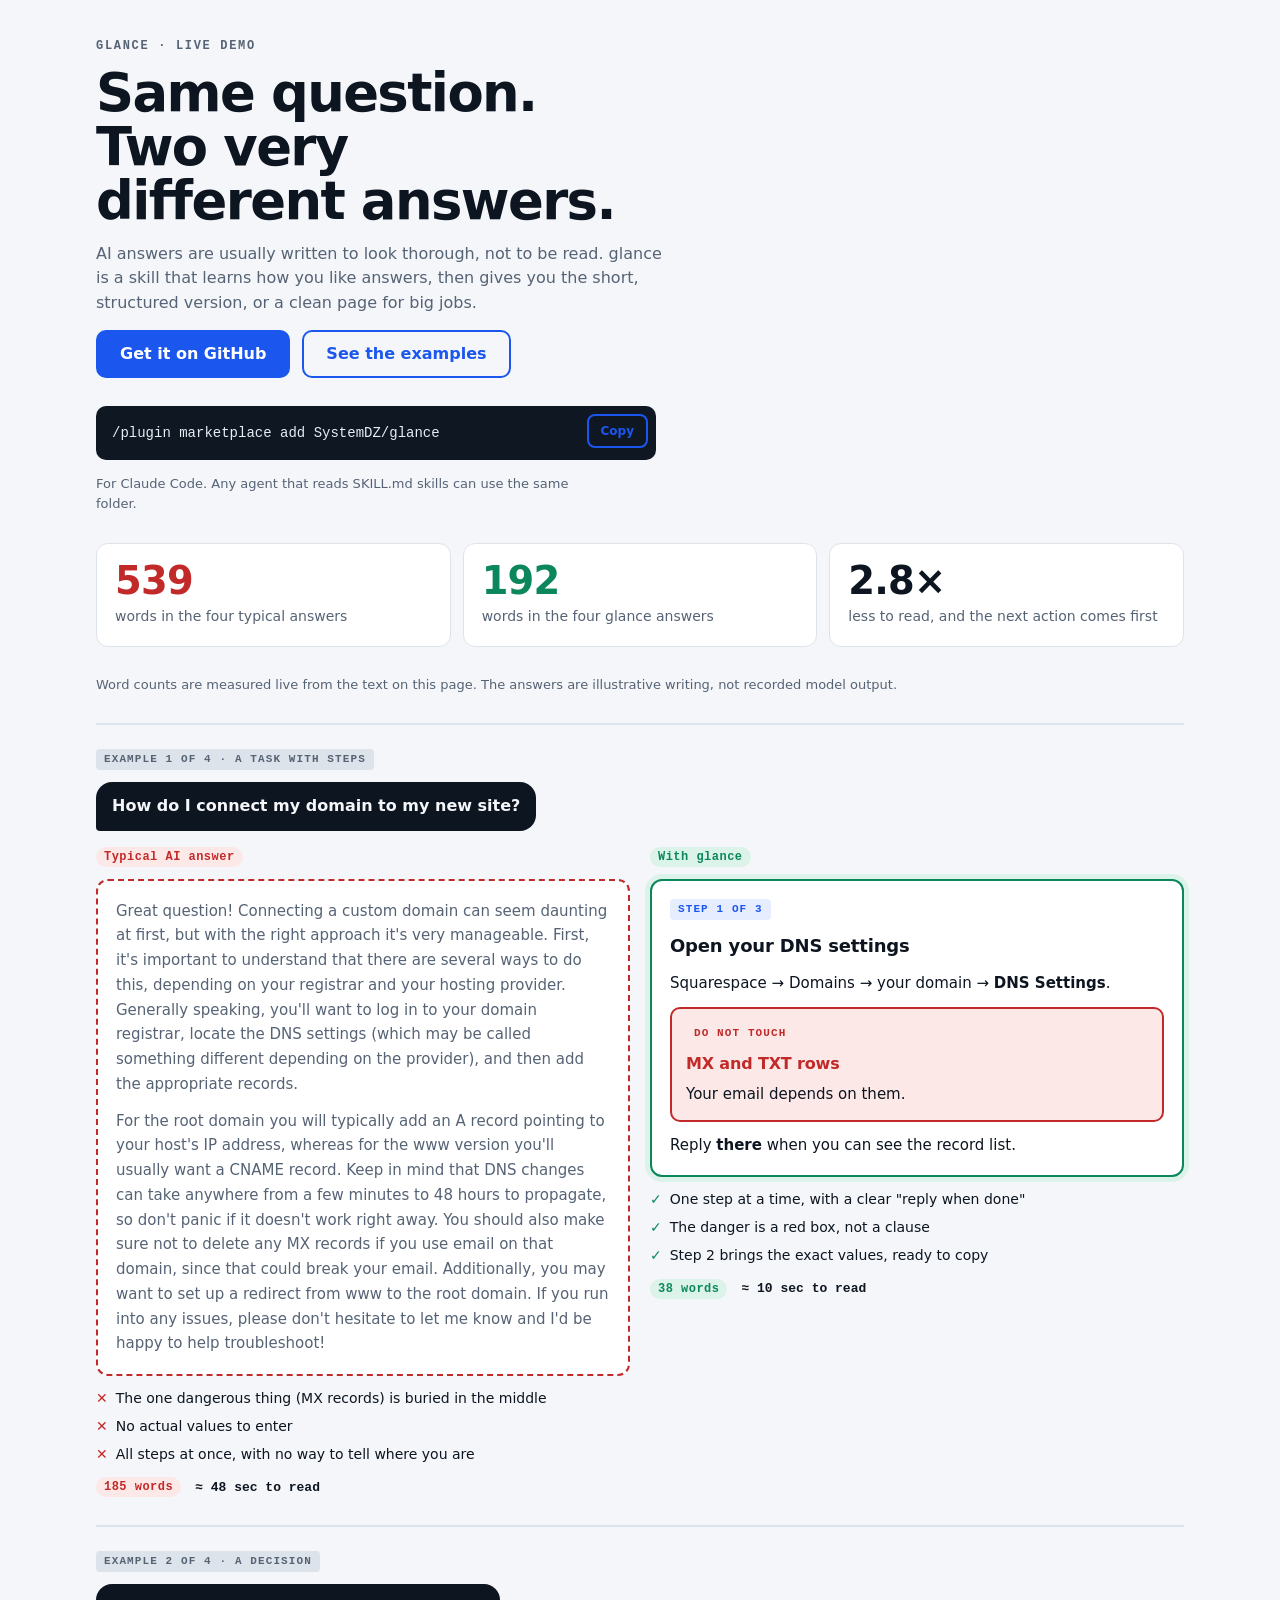
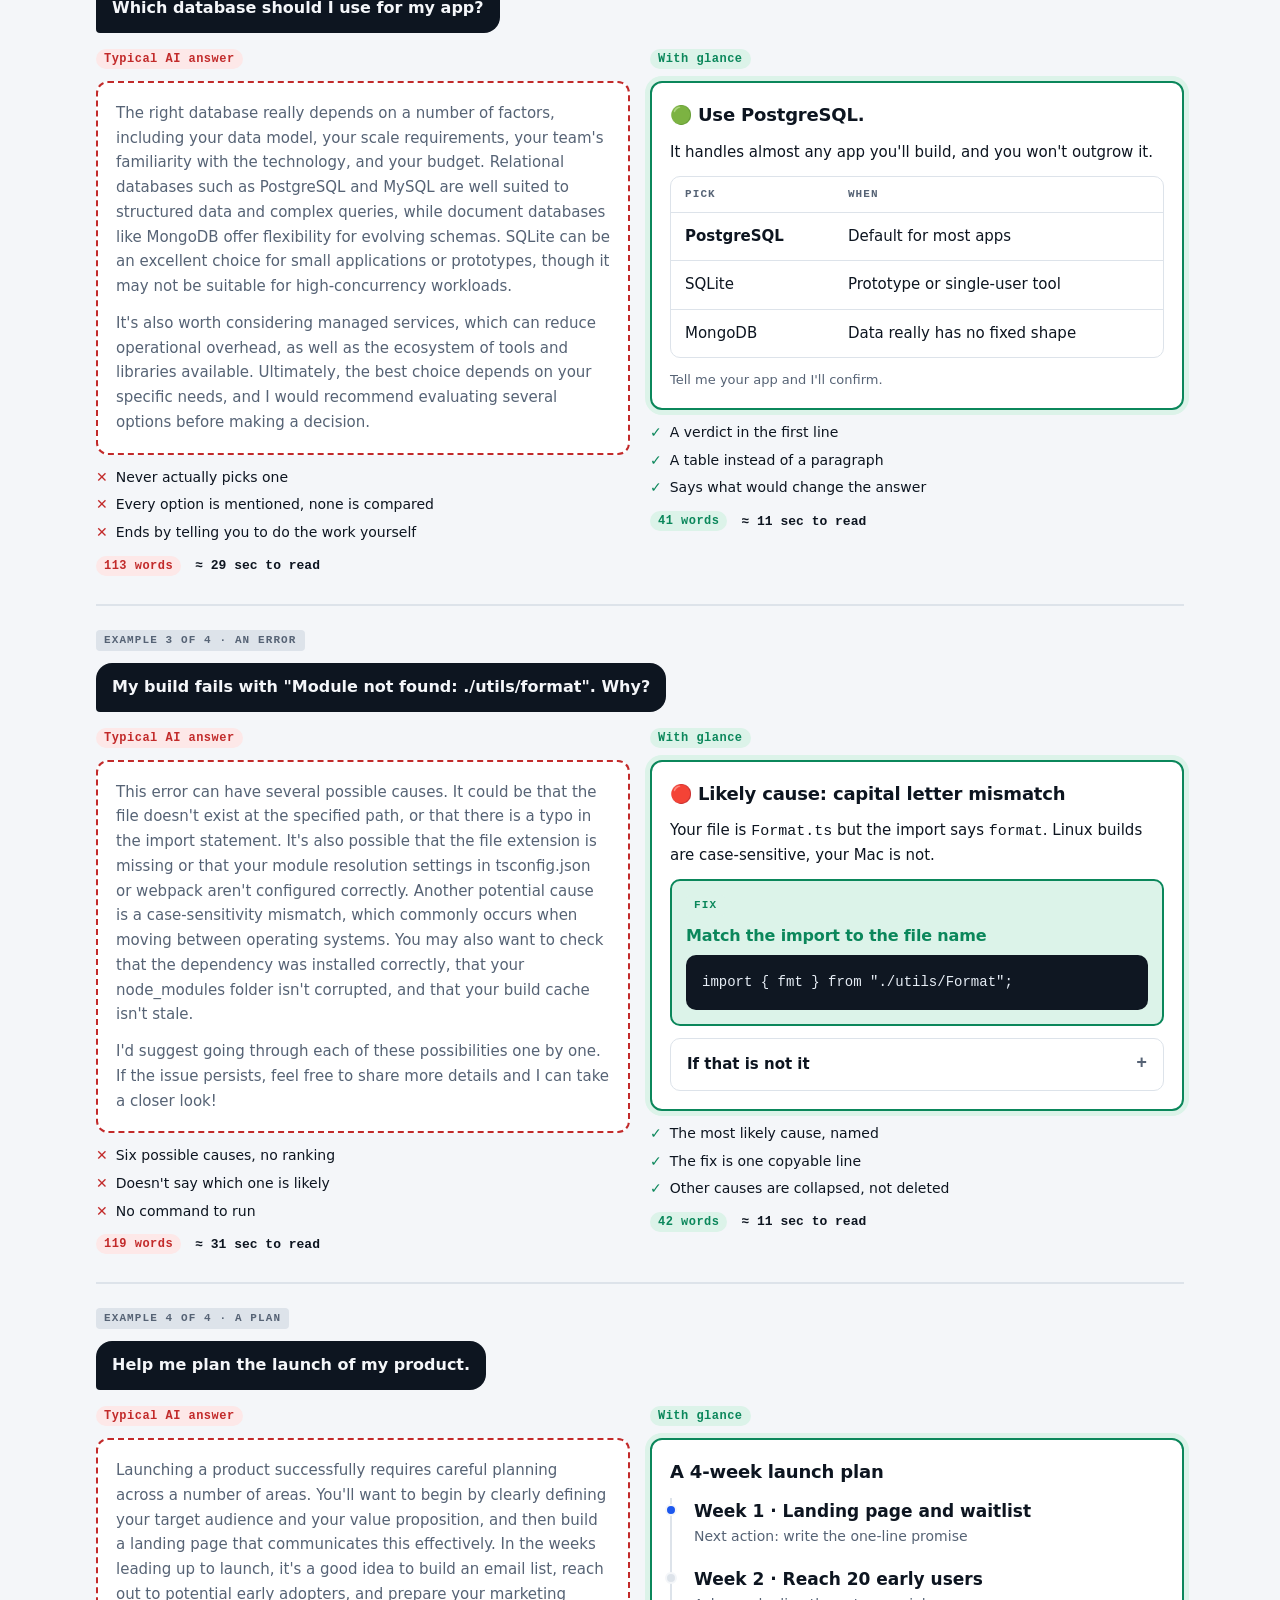
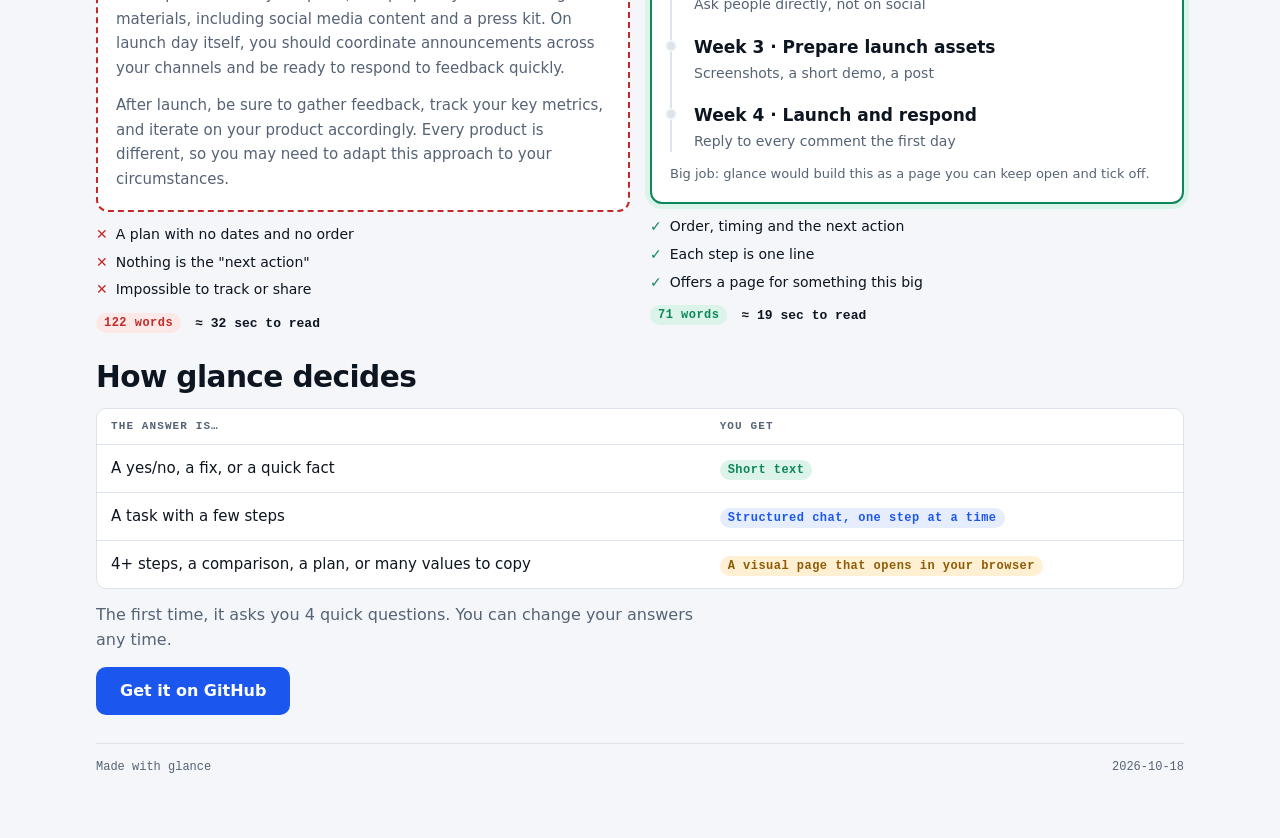
==== docs/index.html @ 567a4a96 "Rename scannable to glance; add public demo page - Rename skill, script, plugin and repo from scanna" ====
<!doctype html>
<html lang="en">
<head>
<meta charset="utf-8">
<meta name="viewport" content="width=device-width, initial-scale=1">
<title>glance: bad vs good AI answers</title>
<style>
/* glance design system. One column, four semantic colors, strong hierarchy. No external resources. */
:root {
  --bg: #f4f6f9; --surface: #ffffff; --ink: #0d1520; --muted: #566375; --line: #dde3ea;
  --now: #1b57ee; --now-bg: #e6edff;
  --done: #0b875b; --done-bg: #dcf3e9;
  --stop: #c22a2a; --stop-bg: #fde8e8;
  --warn: #8f5a06; --warn-bg: #fff0d3;
  --display: "Avenir Next", "Segoe UI Variable Display", "Segoe UI", system-ui, -apple-system, sans-serif;
  --body: system-ui, -apple-system, "Segoe UI", Roboto, sans-serif;
  --mono: ui-monospace, "SF Mono", "Cascadia Code", Menlo, Consolas, monospace;
  --gap: 28px; --pad: 20px;
  color-scheme: light;
}
@media (prefers-color-scheme: dark) {
  :root:not([data-theme="light"]) {
    --bg: #0b1017; --surface: #121a24; --ink: #e9eef4; --muted: #96a4b5; --line: #243142;
    --now: #7ba4ff; --now-bg: #12233f; --done: #4fd6a0; --done-bg: #0e2a20;
    --stop: #ff8080; --stop-bg: #2d1518; --warn: #f2b650; --warn-bg: #2a2110; color-scheme: dark;
  }
}
:root[data-theme="dark"] {
  --bg: #0b1017; --surface: #121a24; --ink: #e9eef4; --muted: #96a4b5; --line: #243142;
  --now: #7ba4ff; --now-bg: #12233f; --done: #4fd6a0; --done-bg: #0e2a20;
  --stop: #ff8080; --stop-bg: #2d1518; --warn: #f2b650; --warn-bg: #2a2110; color-scheme: dark;
}
:root[data-density="compact"] { --gap: 18px; --pad: 14px; }

*, *::before, *::after { box-sizing: border-box; }
html { -webkit-text-size-adjust: 100%; }
body { margin: 0; background: var(--bg); color: var(--ink); font: 16px/1.55 var(--body); }
.page {
  max-width: 760px; margin: 0 auto; display: flex; flex-direction: column; gap: var(--gap);
  padding: 40px max(16px, env(safe-area-inset-right)) 64px max(16px, env(safe-area-inset-left));
}
.page > *, .section > *, .callout > *, .step > div, .option > * { min-width: 0; }
.code, .tablewrap { max-width: 100%; }
h1, h2, h3 { font-family: var(--display); text-wrap: balance; margin: 0; }
p { margin: 0; }
code, .mono { font-family: var(--mono); }
a { color: var(--now); }
:focus-visible { outline: 3px solid var(--now); outline-offset: 3px; border-radius: 4px; }

/* ---- hero ---- */
.eyebrow { font: 600 12px/1 var(--mono); letter-spacing: .14em; text-transform: uppercase; color: var(--muted); }
.hero { display: grid; gap: 14px; }
.hero h1 { font-size: clamp(2.1rem, 7vw, 3.3rem); line-height: 1.02; letter-spacing: -.03em; font-weight: 800; }
.lede { color: var(--muted); max-width: 56ch; }
.answer { background: var(--now-bg); color: var(--ink); border-radius: 12px; padding: var(--pad); font: 600 clamp(1.1rem, 3.6vw, 1.35rem)/1.35 var(--display); letter-spacing: -.01em; }
.answer small { display: block; font: 600 11px/1 var(--mono); letter-spacing: .14em; text-transform: uppercase; color: var(--now); margin-bottom: 10px; }

/* ---- tags + chips ---- */
.tag, .chip { display: inline-block; font: 600 11px/1 var(--mono); letter-spacing: .1em; text-transform: uppercase; padding: 5px 8px; border-radius: 4px; }
.chip { letter-spacing: .04em; text-transform: none; font-size: 12px; padding: 4px 8px; border-radius: 999px; }
.t-now, .chip.now { background: var(--now-bg); color: var(--now); }
.t-done, .chip.done { background: var(--done-bg); color: var(--done); }
.t-stop, .chip.stop { background: var(--stop-bg); color: var(--stop); }
.t-warn, .chip.warn { background: var(--warn-bg); color: var(--warn); }
.t-mute, .chip.mute { background: var(--line); color: var(--muted); }

/* ---- section ---- */
.section { display: grid; gap: 14px; }
.section > h2 { font-size: clamp(1.4rem, 4.6vw, 1.85rem); letter-spacing: -.02em; line-height: 1.1; font-weight: 800; }
.section > p, .prose { color: var(--muted); max-width: 62ch; }

/* ---- progress ---- */
.progress { display: grid; gap: 10px; }
.segs { display: grid; grid-auto-flow: column; grid-auto-columns: 1fr; gap: 6px; }
.seg { height: 10px; border-radius: 3px; background: var(--line); }
.seg.done { background: var(--done); } .seg.now { background: var(--now); }
.progress-label { font-weight: 600; font-size: 14px; } .progress-label span { color: var(--muted); font-weight: 500; }

/* ---- steps ---- */
.steps { list-style: none; margin: 0; padding: 0; display: grid; gap: 12px; }
.step { display: grid; grid-template-columns: 40px minmax(0, 1fr); gap: 14px; padding: 16px; border: 1px solid var(--line); border-radius: 10px; background: var(--surface); }
.badge { width: 40px; height: 40px; border-radius: 50%; display: grid; place-items: center; font: 700 16px var(--display); border: 2px solid var(--line); color: var(--muted); }
.step h3 { font-size: 18px; line-height: 1.25; letter-spacing: -.01em; font-weight: 700; }
.step p { margin-top: 4px; color: var(--muted); font-size: 15px; }
.step .tag { margin-bottom: 8px; }
.step.done { background: transparent; }
.step.done .badge { background: var(--done); border-color: var(--done); color: #fff; }
.step.done h3 { color: var(--muted); font-weight: 600; font-size: 16px; }
.step.now { border: 2px solid var(--now); box-shadow: 0 0 0 5px var(--now-bg); padding: 22px 20px; }
.step.now .badge { background: var(--now); border-color: var(--now); color: #fff; }
.step.now h3 { font-size: clamp(1.4rem, 4.5vw, 1.8rem); letter-spacing: -.02em; }
.step.stop { border-color: var(--stop); } .step.stop .badge { background: var(--stop); border-color: var(--stop); color: #fff; }

/* ---- callouts ---- */
.callout { border-radius: 10px; padding: var(--pad); border: 2px solid; display: grid; gap: 10px; }
.callout h3 { font-size: 20px; line-height: 1.2; letter-spacing: -.01em; font-weight: 800; }
.callout p, .callout ul { margin: 0; font-size: 15px; }
.callout ul { padding-left: 20px; display: grid; gap: 4px; }
.callout .tag { justify-self: start; }
.callout.stop { background: var(--stop-bg); border-color: var(--stop); } .callout.stop h3 { color: var(--stop); }
.callout.warn { background: var(--warn-bg); border-color: var(--warn); } .callout.warn h3 { color: var(--warn); }
.callout.ok { background: var(--done-bg); border-color: var(--done); } .callout.ok h3 { color: var(--done); }
.callout.info { background: var(--now-bg); border-color: var(--now); } .callout.info h3 { color: var(--now); }
.chips { display: flex; flex-wrap: wrap; gap: 8px; margin: 0; padding: 0; list-style: none; }
.callout .chips { display: flex; padding-left: 0; }
.callout .chips li { font: 600 13px var(--mono); padding: 7px 11px; border-radius: 6px; background: var(--surface); border: 1px solid currentColor; color: var(--ink); }

/* ---- copyable values ---- */
.copyrows { display: grid; gap: 10px; }
.copyrow { display: grid; grid-template-columns: minmax(0, 1fr) auto; align-items: center; gap: 10px 16px; padding: 14px 16px; border-radius: 8px; background: var(--bg); border: 1px solid var(--line); }
.copyrow small { display: block; font: 600 10px/1 var(--mono); letter-spacing: .12em; text-transform: uppercase; color: var(--muted); margin-bottom: 6px; }
.copyrow b { font: 600 clamp(1.05rem, 4.4vw, 1.4rem)/1.2 var(--mono); overflow-wrap: anywhere; user-select: all; }
button { font: 600 14px var(--body); cursor: pointer; }
.copy { min-height: 44px; padding: 0 18px; border-radius: 8px; border: 2px solid var(--now); background: transparent; color: var(--now); }
.copy:hover { background: var(--now-bg); }
.copy.ok { background: var(--done); border-color: var(--done); color: #fff; }
.check { display: flex; align-items: center; gap: 12px; padding: 14px 16px; border-radius: 8px; border: 2px dashed var(--now); cursor: pointer; font-weight: 600; min-height: 52px; }
.check input { width: 22px; height: 22px; accent-color: var(--now); flex: none; }
.check:has(input:checked) { border-style: solid; background: var(--done-bg); border-color: var(--done); color: var(--done); }

/* ---- table ---- */
.tablewrap { overflow-x: auto; border: 1px solid var(--line); border-radius: 10px; background: var(--surface); }
table { border-collapse: collapse; width: 100%; font-size: 15px; }
th { text-align: left; font: 600 11px/1 var(--mono); letter-spacing: .1em; text-transform: uppercase; color: var(--muted); padding: 12px 14px; border-bottom: 1px solid var(--line); white-space: nowrap; }
td { padding: 12px 14px; border-bottom: 1px solid var(--line); vertical-align: top; }
tr:last-child td { border-bottom: 0; }
td.num, th.num { text-align: right; font-variant-numeric: tabular-nums; }

/* ---- compare ---- */
.compare { display: grid; grid-template-columns: repeat(auto-fit, minmax(220px, 1fr)); gap: 12px; }
.option { display: grid; align-content: start; gap: 10px; padding: var(--pad); border: 1px solid var(--line); border-radius: 12px; background: var(--surface); }
.option .tag { justify-self: start; }
.option h3 { font-size: 20px; letter-spacing: -.01em; font-weight: 800; }
.option ul { margin: 0; padding-left: 18px; display: grid; gap: 4px; color: var(--muted); font-size: 15px; }
.option.rec { border: 2px solid var(--done); box-shadow: 0 0 0 5px var(--done-bg); }

/* ---- key/value + timeline ---- */
.kv { display: grid; grid-template-columns: max-content minmax(0, 1fr); gap: 10px 20px; margin: 0; padding: var(--pad); border: 1px solid var(--line); border-radius: 10px; background: var(--surface); }
.kv dt { color: var(--muted); font: 600 12px/1.6 var(--mono); letter-spacing: .08em; text-transform: uppercase; }
.kv dd { margin: 0; font-weight: 600; overflow-wrap: anywhere; }
.timeline { list-style: none; margin: 0; padding: 0 0 0 22px; display: grid; gap: 18px; border-left: 2px solid var(--line); }
.timeline li { position: relative; display: grid; gap: 2px; }
.timeline li::before { content: ""; position: absolute; left: -29px; top: 6px; width: 12px; height: 12px; border-radius: 50%; background: var(--line); border: 2px solid var(--bg); }
.timeline li.done::before { background: var(--done); } .timeline li.now::before { background: var(--now); } .timeline li.stop::before { background: var(--stop); }
.timeline b { font-family: var(--display); font-size: 17px; } .timeline span { color: var(--muted); font-size: 14px; }

/* ---- code + details ---- */
.code { position: relative; }
.code pre { margin: 0; padding: 16px 92px 16px 16px; border-radius: 10px; background: #0f1722; color: #e6edf5; font: 500 14px/1.6 var(--mono); overflow-x: auto; }
.code .copy { position: absolute; top: 8px; right: 8px; min-height: 34px; padding: 0 12px; font-size: 12px; background: #0f1722; }
details.more { border: 1px solid var(--line); border-radius: 10px; background: var(--surface); }
details.more summary { cursor: pointer; padding: 14px 16px; font-weight: 700; list-style: none; display: flex; justify-content: space-between; gap: 12px; }
details.more summary::after { content: "+"; font: 700 18px var(--mono); color: var(--muted); }
details.more[open] summary::after { content: "–"; }
details.more > div { padding: 0 16px 16px; display: grid; gap: 12px; color: var(--muted); }

.later { display: grid; gap: 14px; padding-top: 16px; border-top: 2px solid var(--line); }
.later ol { margin: 0; padding-left: 22px; display: grid; gap: 8px; color: var(--muted); }
.later ol li::marker { font-weight: 700; color: var(--warn); } .later ol b { color: var(--ink); }
.foot { display: flex; justify-content: space-between; gap: 12px; padding-top: 16px; border-top: 1px solid var(--line); color: var(--muted); font: 500 12px var(--mono); }

@media (max-width: 560px) {
  .copyrow { grid-template-columns: minmax(0, 1fr); } .copyrow .copy { width: 100%; }
  .step.now { padding: 18px 14px; } .kv { grid-template-columns: minmax(0, 1fr); gap: 2px; } .kv dd { margin-bottom: 10px; }
}
@media (prefers-reduced-motion: reduce) { * { transition: none !important; animation: none !important; } }
@media print { body { background: #fff; } .copy { display: none; } }

</style>
</head>
<body>
<main class="page">
<style>
  .page { max-width: 1120px; }
  .hero h1 { max-width: 16ch; }
  .actions { display: flex; flex-wrap: wrap; gap: 12px; align-items: center; }
  .btn { display: inline-flex; align-items: center; min-height: 48px; padding: 0 22px; border-radius: 10px; font-weight: 700; text-decoration: none; border: 2px solid var(--now); }
  .btn.primary { background: var(--now); color: #fff; }
  .btn.ghost { color: var(--now); }
  .install { max-width: 560px; }
  .stats { display: grid; grid-template-columns: repeat(auto-fit, minmax(200px, 1fr)); gap: 12px; }
  .stat { padding: 18px; border-radius: 12px; border: 1px solid var(--line); background: var(--surface); display: grid; gap: 6px; }
  .stat b { font: 800 clamp(1.8rem, 5vw, 2.4rem)/1 var(--display); letter-spacing: -.02em; }
  .stat span { color: var(--muted); font-size: 14px; }
  .stat.bad b { color: var(--stop); } .stat.good b { color: var(--done); }
  .example { display: grid; gap: 16px; padding-top: 24px; border-top: 2px solid var(--line); }
  .example > header { display: grid; gap: 12px; }
  .example h2 { font-size: clamp(1.3rem, 4vw, 1.7rem); letter-spacing: -.02em; font-weight: 800; }
  .q { justify-self: start; max-width: 62ch; padding: 12px 16px; border-radius: 16px 16px 16px 4px; background: var(--ink); color: var(--bg); font-weight: 600; }
  .vs { display: grid; grid-template-columns: 1fr 1fr; gap: 20px; align-items: start; }
  .pane { display: grid; gap: 12px; min-width: 0; }
  .bubble { border-radius: 12px; padding: 18px; font-size: 15px; display: grid; gap: 12px; min-width: 0; }
  .bad .bubble { border: 2px dashed var(--stop); background: var(--surface); color: var(--muted); line-height: 1.65; }
  .good .bubble { border: 2px solid var(--done); box-shadow: 0 0 0 5px var(--done-bg); background: var(--surface); }
  .bubble p { margin: 0; }
  .bubble h3 { font-size: 18px; letter-spacing: -.01em; }
  .bubble .tablewrap { font-size: 14px; }
  .bubble .callout { padding: 14px; } .bubble .callout h3 { font-size: 16px; }
  .meter { display: flex; flex-wrap: wrap; gap: 8px 14px; align-items: center; font: 600 13px var(--mono); }
  .meter .chip { font-family: var(--mono); }
  .issues { margin: 0; padding: 0; list-style: none; display: grid; gap: 6px; }
  .issues li { font-size: 14px; display: flex; gap: 8px; align-items: baseline; color: var(--ink); }
  .issues li::before { content: "✕"; color: var(--stop); font-weight: 800; }
  .wins li::before { content: "✓"; color: var(--done); }
  .note { color: var(--muted); font-size: 13px; }
  @media (max-width: 860px) { .vs { grid-template-columns: minmax(0, 1fr); } }
</style>

<header class="hero">
  <div class="eyebrow">glance · live demo</div>
  <h1>Same question. Two very different answers.</h1>
  <p class="lede">AI answers are usually written to look thorough, not to be read. glance is a skill that learns how you like answers, then gives you the short, structured version, or a clean page for big jobs.</p>
  <div class="actions">
    <a class="btn primary" href="https://github.com/SystemDZ/glance">Get it on GitHub</a>
    <a class="btn ghost" href="#examples">See the examples</a>
  </div>
</header>

<section class="section install">
  <div class="code"><pre>/plugin marketplace add SystemDZ/glance</pre><button class="copy" type="button" data-copy="/plugin marketplace add SystemDZ/glance">Copy</button></div>
  <p class="note">For Claude Code. Any agent that reads SKILL.md skills can use the same folder.</p>
</section>

<section class="stats" aria-label="Totals across the four examples">
  <div class="stat bad"><b id="bad-words">–</b><span>words in the four typical answers</span></div>
  <div class="stat good"><b id="good-words">–</b><span>words in the four glance answers</span></div>
  <div class="stat"><b id="ratio">–</b><span>less to read, and the next action comes first</span></div>
</section>
<p class="note" id="examples">Word counts are measured live from the text on this page. The answers are illustrative writing, not recorded model output.</p>

<!-- 1 -->
<section class="example">
  <header>
    <span class="tag t-mute" style="justify-self:start">Example 1 of 4 · a task with steps</span>
    <div class="q">How do I connect my domain to my new site?</div>
  </header>
  <div class="vs">
    <div class="pane bad">
      <span class="chip stop" style="justify-self:start">Typical AI answer</span>
      <div class="bubble">
        <p>Great question! Connecting a custom domain can seem daunting at first, but with the right approach it's very manageable. First, it's important to understand that there are several ways to do this, depending on your registrar and your hosting provider. Generally speaking, you'll want to log in to your domain registrar, locate the DNS settings (which may be called something different depending on the provider), and then add the appropriate records.</p>
        <p>For the root domain you will typically add an A record pointing to your host's IP address, whereas for the www version you'll usually want a CNAME record. Keep in mind that DNS changes can take anywhere from a few minutes to 48 hours to propagate, so don't panic if it doesn't work right away. You should also make sure not to delete any MX records if you use email on that domain, since that could break your email. Additionally, you may want to set up a redirect from www to the root domain. If you run into any issues, please don't hesitate to let me know and I'd be happy to help troubleshoot!</p>
      </div>
      <ul class="issues"><li>The one dangerous thing (MX records) is buried in the middle</li><li>No actual values to enter</li><li>All steps at once, with no way to tell where you are</li></ul>
      <div class="meter"></div>
    </div>
    <div class="pane good">
      <span class="chip done" style="justify-self:start">With glance</span>
      <div class="bubble">
        <span class="tag t-now" style="justify-self:start">Step 1 of 3</span>
        <h3>Open your DNS settings</h3>
        <p>Squarespace → Domains → your domain → <b>DNS Settings</b>.</p>
        <div class="callout stop"><span class="tag t-stop">Do not touch</span><h3>MX and TXT rows</h3><p>Your email depends on them.</p></div>
        <p>Reply <b>there</b> when you can see the record list.</p>
      </div>
      <ul class="issues wins"><li>One step at a time, with a clear "reply when done"</li><li>The danger is a red box, not a clause</li><li>Step 2 brings the exact values, ready to copy</li></ul>
      <div class="meter"></div>
    </div>
  </div>
</section>

<!-- 2 -->
<section class="example">
  <header>
    <span class="tag t-mute" style="justify-self:start">Example 2 of 4 · a decision</span>
    <div class="q">Which database should I use for my app?</div>
  </header>
  <div class="vs">
    <div class="pane bad">
      <span class="chip stop" style="justify-self:start">Typical AI answer</span>
      <div class="bubble">
        <p>The right database really depends on a number of factors, including your data model, your scale requirements, your team's familiarity with the technology, and your budget. Relational databases such as PostgreSQL and MySQL are well suited to structured data and complex queries, while document databases like MongoDB offer flexibility for evolving schemas. SQLite can be an excellent choice for small applications or prototypes, though it may not be suitable for high-concurrency workloads.</p>
        <p>It's also worth considering managed services, which can reduce operational overhead, as well as the ecosystem of tools and libraries available. Ultimately, the best choice depends on your specific needs, and I would recommend evaluating several options before making a decision.</p>
      </div>
      <ul class="issues"><li>Never actually picks one</li><li>Every option is mentioned, none is compared</li><li>Ends by telling you to do the work yourself</li></ul>
      <div class="meter"></div>
    </div>
    <div class="pane good">
      <span class="chip done" style="justify-self:start">With glance</span>
      <div class="bubble">
        <h3>🟢 Use PostgreSQL.</h3>
        <p>It handles almost any app you'll build, and you won't outgrow it.</p>
        <div class="tablewrap"><table>
          <thead><tr><th>Pick</th><th>When</th></tr></thead>
          <tbody>
            <tr><td><b>PostgreSQL</b></td><td>Default for most apps</td></tr>
            <tr><td>SQLite</td><td>Prototype or single-user tool</td></tr>
            <tr><td>MongoDB</td><td>Data really has no fixed shape</td></tr>
          </tbody>
        </table></div>
        <p class="note">Tell me your app and I'll confirm.</p>
      </div>
      <ul class="issues wins"><li>A verdict in the first line</li><li>A table instead of a paragraph</li><li>Says what would change the answer</li></ul>
      <div class="meter"></div>
    </div>
  </div>
</section>

<!-- 3 -->
<section class="example">
  <header>
    <span class="tag t-mute" style="justify-self:start">Example 3 of 4 · an error</span>
    <div class="q">My build fails with "Module not found: ./utils/format". Why?</div>
  </header>
  <div class="vs">
    <div class="pane bad">
      <span class="chip stop" style="justify-self:start">Typical AI answer</span>
      <div class="bubble">
        <p>This error can have several possible causes. It could be that the file doesn't exist at the specified path, or that there is a typo in the import statement. It's also possible that the file extension is missing or that your module resolution settings in tsconfig.json or webpack aren't configured correctly. Another potential cause is a case-sensitivity mismatch, which commonly occurs when moving between operating systems. You may also want to check that the dependency was installed correctly, that your node_modules folder isn't corrupted, and that your build cache isn't stale.</p>
        <p>I'd suggest going through each of these possibilities one by one. If the issue persists, feel free to share more details and I can take a closer look!</p>
      </div>
      <ul class="issues"><li>Six possible causes, no ranking</li><li>Doesn't say which one is likely</li><li>No command to run</li></ul>
      <div class="meter"></div>
    </div>
    <div class="pane good">
      <span class="chip done" style="justify-self:start">With glance</span>
      <div class="bubble">
        <h3>🔴 Likely cause: capital letter mismatch</h3>
        <p>Your file is <code>Format.ts</code> but the import says <code>format</code>. Linux builds are case-sensitive, your Mac is not.</p>
        <div class="callout ok"><span class="tag t-done">Fix</span><h3>Match the import to the file name</h3><div class="code"><pre>import { fmt } from "./utils/Format";</pre></div></div>
        <details class="more"><summary>If that is not it</summary><div><p>Check the path, the tsconfig <code>paths</code> setting, and clear the build cache.</p></div></details>
      </div>
      <ul class="issues wins"><li>The most likely cause, named</li><li>The fix is one copyable line</li><li>Other causes are collapsed, not deleted</li></ul>
      <div class="meter"></div>
    </div>
  </div>
</section>

<!-- 4 -->
<section class="example">
  <header>
    <span class="tag t-mute" style="justify-self:start">Example 4 of 4 · a plan</span>
    <div class="q">Help me plan the launch of my product.</div>
  </header>
  <div class="vs">
    <div class="pane bad">
      <span class="chip stop" style="justify-self:start">Typical AI answer</span>
      <div class="bubble">
        <p>Launching a product successfully requires careful planning across a number of areas. You'll want to begin by clearly defining your target audience and your value proposition, and then build a landing page that communicates this effectively. In the weeks leading up to launch, it's a good idea to build an email list, reach out to potential early adopters, and prepare your marketing materials, including social media content and a press kit. On launch day itself, you should coordinate announcements across your channels and be ready to respond to feedback quickly.</p>
        <p>After launch, be sure to gather feedback, track your key metrics, and iterate on your product accordingly. Every product is different, so you may need to adapt this approach to your circumstances.</p>
      </div>
      <ul class="issues"><li>A plan with no dates and no order</li><li>Nothing is the "next action"</li><li>Impossible to track or share</li></ul>
      <div class="meter"></div>
    </div>
    <div class="pane good">
      <span class="chip done" style="justify-self:start">With glance</span>
      <div class="bubble">
        <h3>A 4-week launch plan</h3>
        <ul class="timeline">
          <li class="now"><b>Week 1 · Landing page and waitlist</b><span>Next action: write the one-line promise</span></li>
          <li><b>Week 2 · Reach 20 early users</b><span>Ask people directly, not on social</span></li>
          <li><b>Week 3 · Prepare launch assets</b><span>Screenshots, a short demo, a post</span></li>
          <li><b>Week 4 · Launch and respond</b><span>Reply to every comment the first day</span></li>
        </ul>
        <p class="note">Big job: glance would build this as a page you can keep open and tick off.</p>
      </div>
      <ul class="issues wins"><li>Order, timing and the next action</li><li>Each step is one line</li><li>Offers a page for something this big</li></ul>
      <div class="meter"></div>
    </div>
  </div>
</section>

<section class="section">
  <h2>How glance decides</h2>
  <div class="tablewrap"><table>
    <thead><tr><th>The answer is…</th><th>You get</th></tr></thead>
    <tbody>
      <tr><td>A yes/no, a fix, or a quick fact</td><td><span class="chip done">Short text</span></td></tr>
      <tr><td>A task with a few steps</td><td><span class="chip now">Structured chat, one step at a time</span></td></tr>
      <tr><td>4+ steps, a comparison, a plan, or many values to copy</td><td><span class="chip warn">A visual page that opens in your browser</span></td></tr>
    </tbody>
  </table></div>
  <p>The first time, it asks you 4 quick questions. You can change your answers any time.</p>
  <div class="actions"><a class="btn primary" href="https://github.com/SystemDZ/glance">Get it on GitHub</a></div>
</section>

<script>
  (function () {
    var WPM = 230, tb = 0, tg = 0;
    document.querySelectorAll(".pane").forEach(function (pane) {
      var bubble = pane.querySelector(".bubble"), meter = pane.querySelector(".meter");
      if (!bubble || !meter) return;
      var words = (bubble.innerText || bubble.textContent).trim().split(/\s+/).length;
      var secs = Math.max(2, Math.round(words / WPM * 60));
      var bad = pane.classList.contains("bad");
      if (bad) tb += words; else tg += words;
      meter.innerHTML = '<span class="chip ' + (bad ? "stop" : "done") + '">' + words + ' words</span><span>≈ ' + secs + ' sec to read</span>';
    });
    function set(id, v) { var el = document.getElementById(id); if (el) el.textContent = v; }
    set("bad-words", tb); set("good-words", tg); set("ratio", Math.round(tb / Math.max(tg, 1) * 10) / 10 + "×");
  })();
</script>

<footer class="foot"><span>Made with glance</span><span>2026-10-18</span></footer>
</main>
<script>
(function () {
  // Copy buttons: <button class="copy" data-copy="text">Copy</button>. Falls back to selecting the text.
  document.querySelectorAll("[data-copy]").forEach(function (btn) {
    btn.addEventListener("click", function () {
      var text = btn.getAttribute("data-copy");
      var label = btn.textContent;
      function ok() { btn.textContent = "Copied"; btn.classList.add("ok"); setTimeout(function () { btn.textContent = label; btn.classList.remove("ok"); }, 1600); }
      function fallback() {
        var src = btn.closest(".code") ? btn.closest(".code").querySelector("pre") : (btn.closest(".copyrow") || document).querySelector("b");
        if (src) { var r = document.createRange(); r.selectNodeContents(src); var s = getSelection(); s.removeAllRanges(); s.addRange(r); }
        btn.textContent = "Press Ctrl/Cmd+C";
      }
      if (navigator.clipboard && navigator.clipboard.writeText) navigator.clipboard.writeText(text).then(ok, fallback); else fallback();
    });
  });

  // Remembered tick-boxes: <input type="checkbox" data-persist="unique-id">. Works without storage.
  var store = { get: function (k) { try { return localStorage.getItem(k); } catch (e) { return null; } }, set: function (k, v) { try { localStorage.setItem(k, v); } catch (e) {} } };
  var boxes = document.querySelectorAll("input[data-persist]");
  boxes.forEach(function (box) {
    var key = "glance:" + location.pathname + ":" + box.getAttribute("data-persist");
    if (store.get(key) === "1") box.checked = true;
    box.addEventListener("change", function () { store.set(key, box.checked ? "1" : "0"); update(); });
  });

  // Progress bar: <div class="progress" data-total="5" data-done="3" data-now="4">; ticks listed in data-ticks add to "done".
  function update() {
    document.querySelectorAll(".progress[data-total]").forEach(function (p) {
      var total = +p.dataset.total, done = +(p.dataset.done || 0);
      var ticked = document.querySelectorAll("input[data-persist]:checked").length;
      done = Math.min(total, done + ticked);
      var segs = p.querySelector(".segs"), label = p.querySelector(".progress-label");
      if (segs) {
        segs.innerHTML = "";
        for (var i = 0; i < total; i++) { var s = document.createElement("div"); s.className = "seg" + (i < done ? " done" : i === done ? " now" : ""); segs.appendChild(s); }
      }
      if (label) label.innerHTML = done + " of " + total + " done" + (done < total ? " <span>· you are on step " + (done + 1) + "</span>" : " <span>· all finished</span>");
    });
  }
  update();
})();

</script>
</body>
</html>
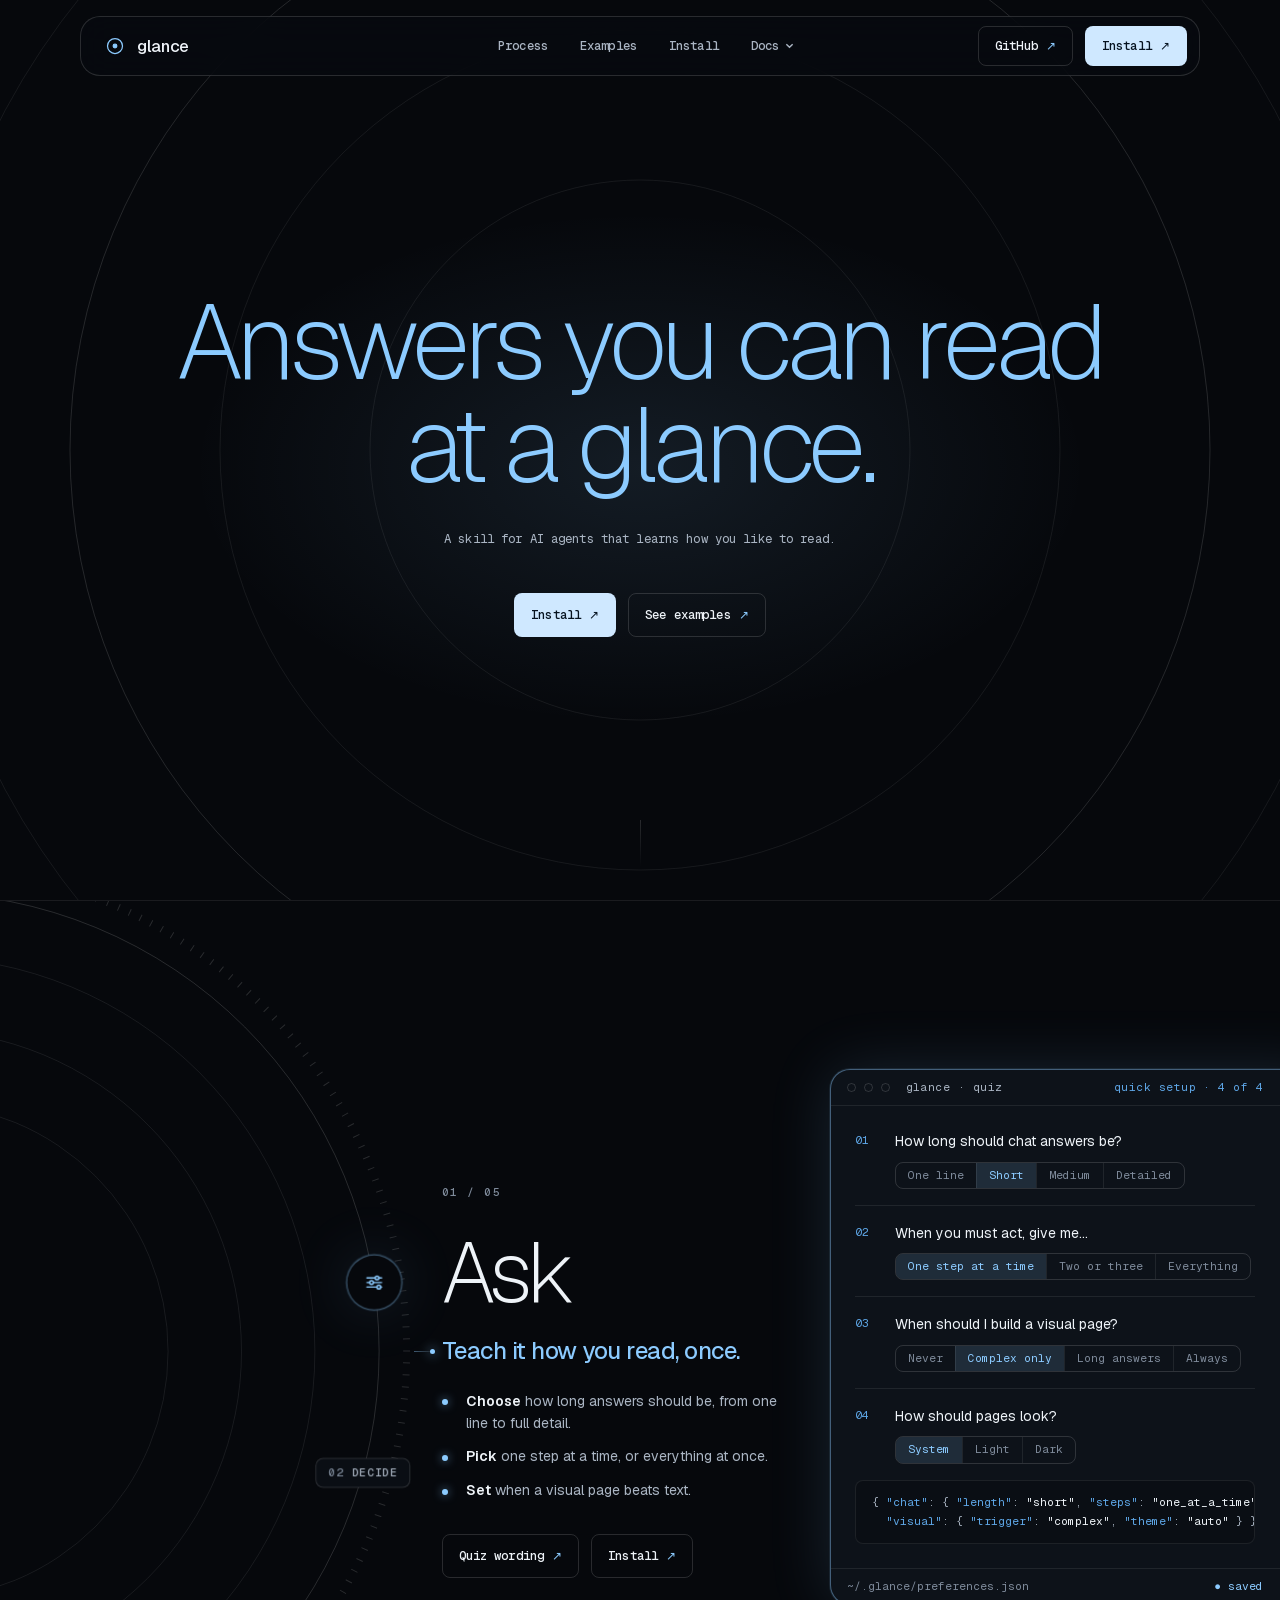
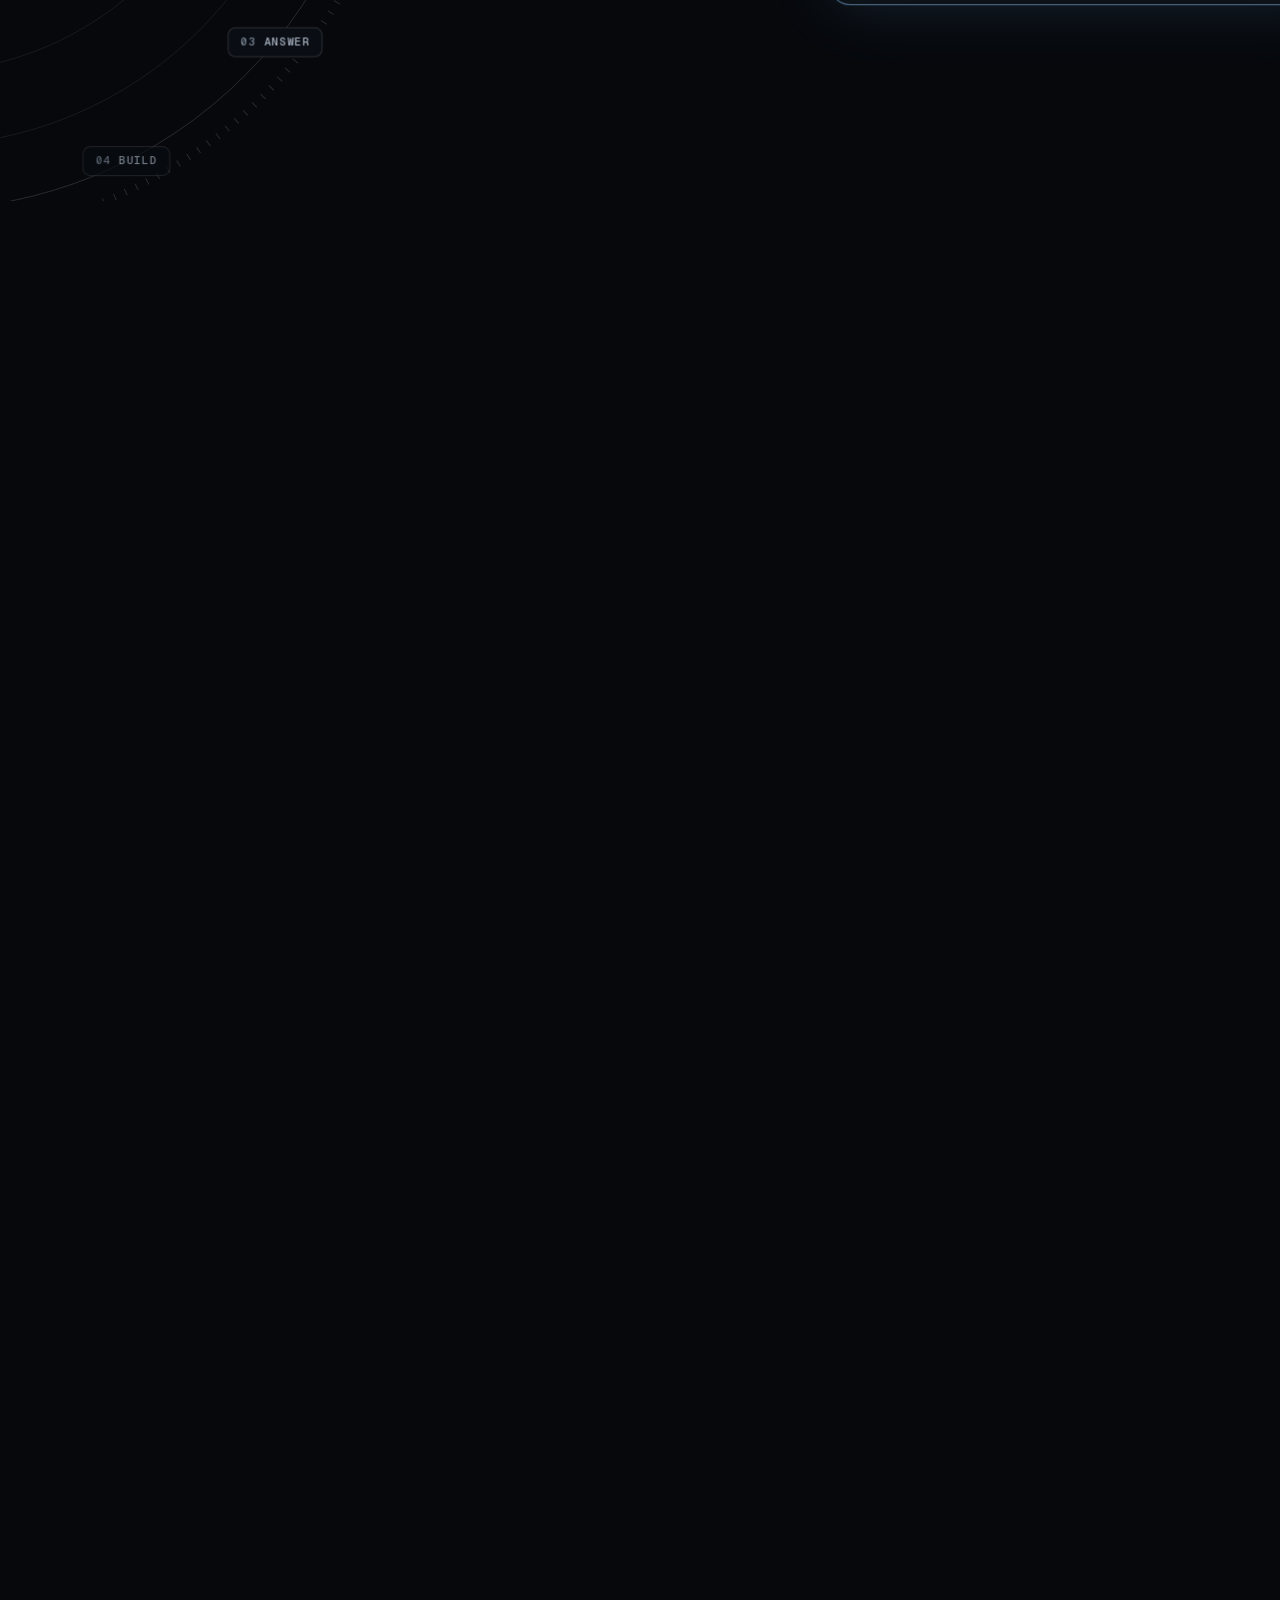
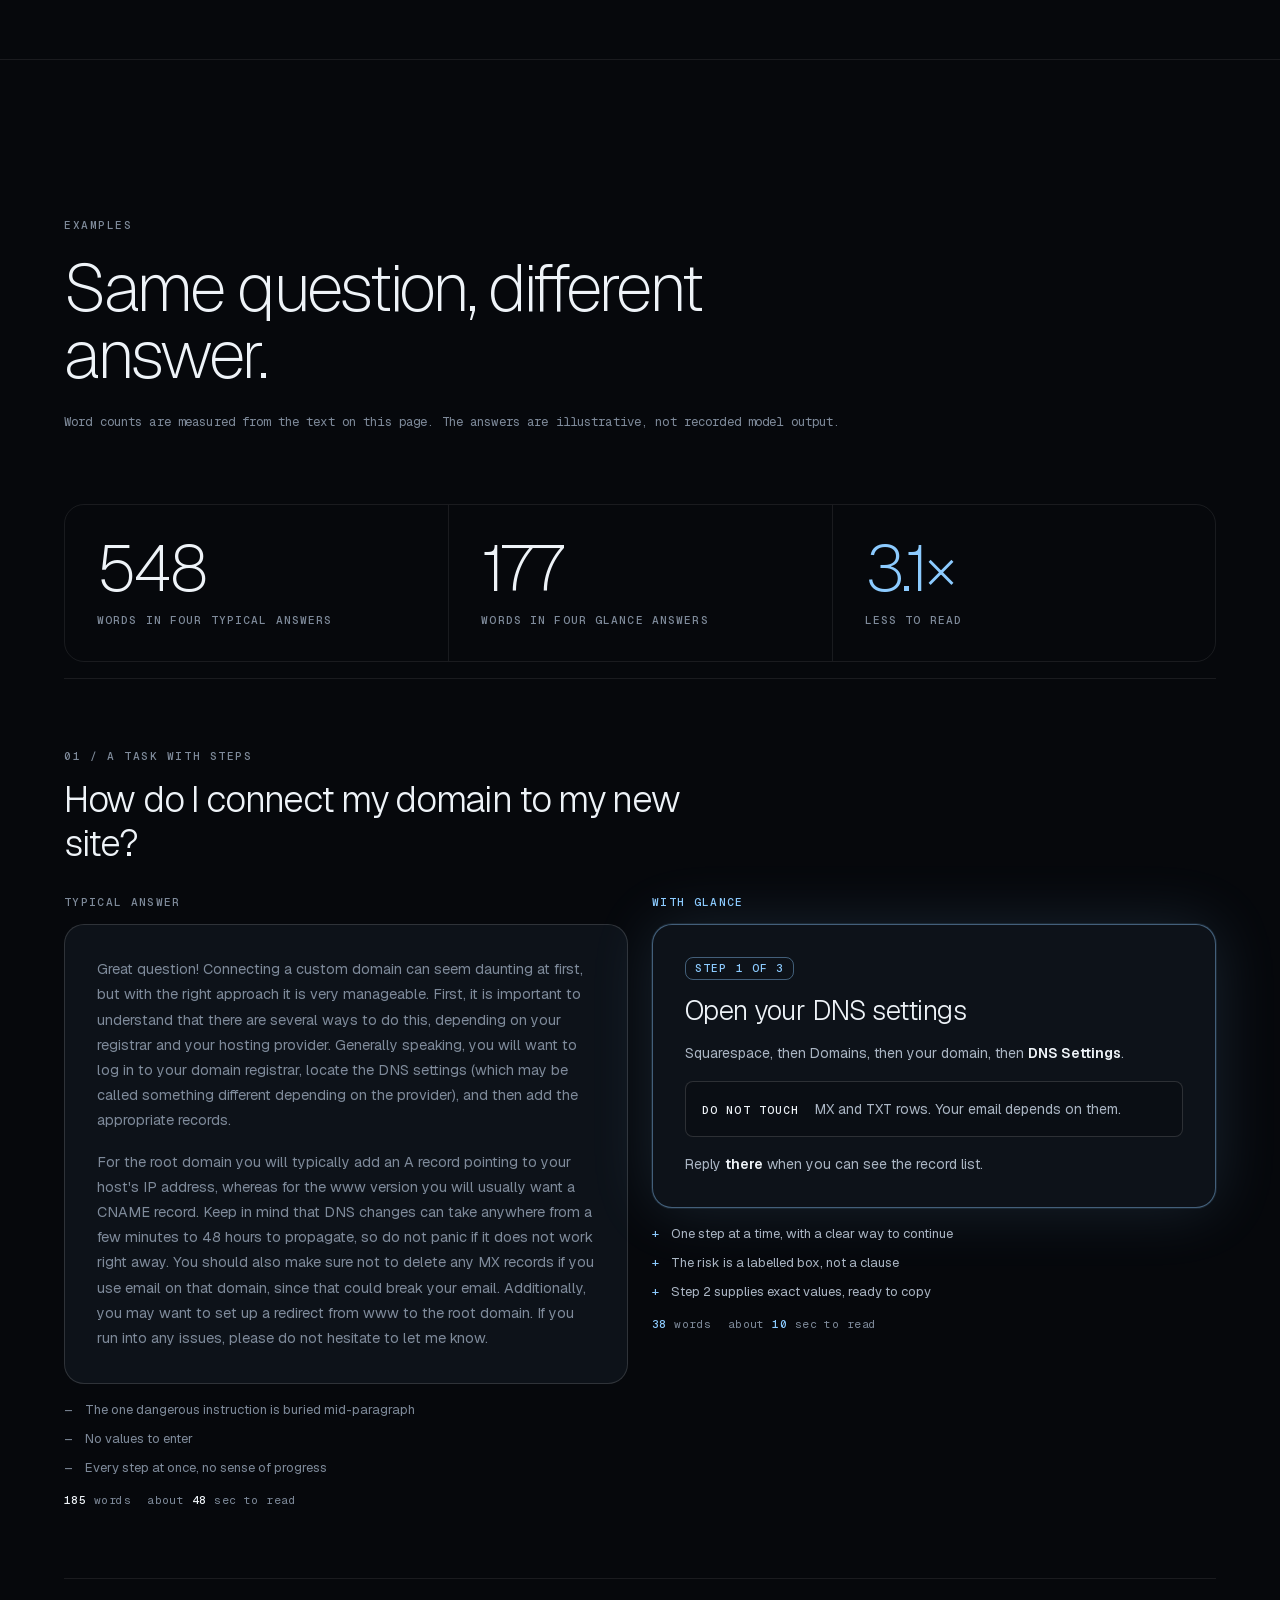
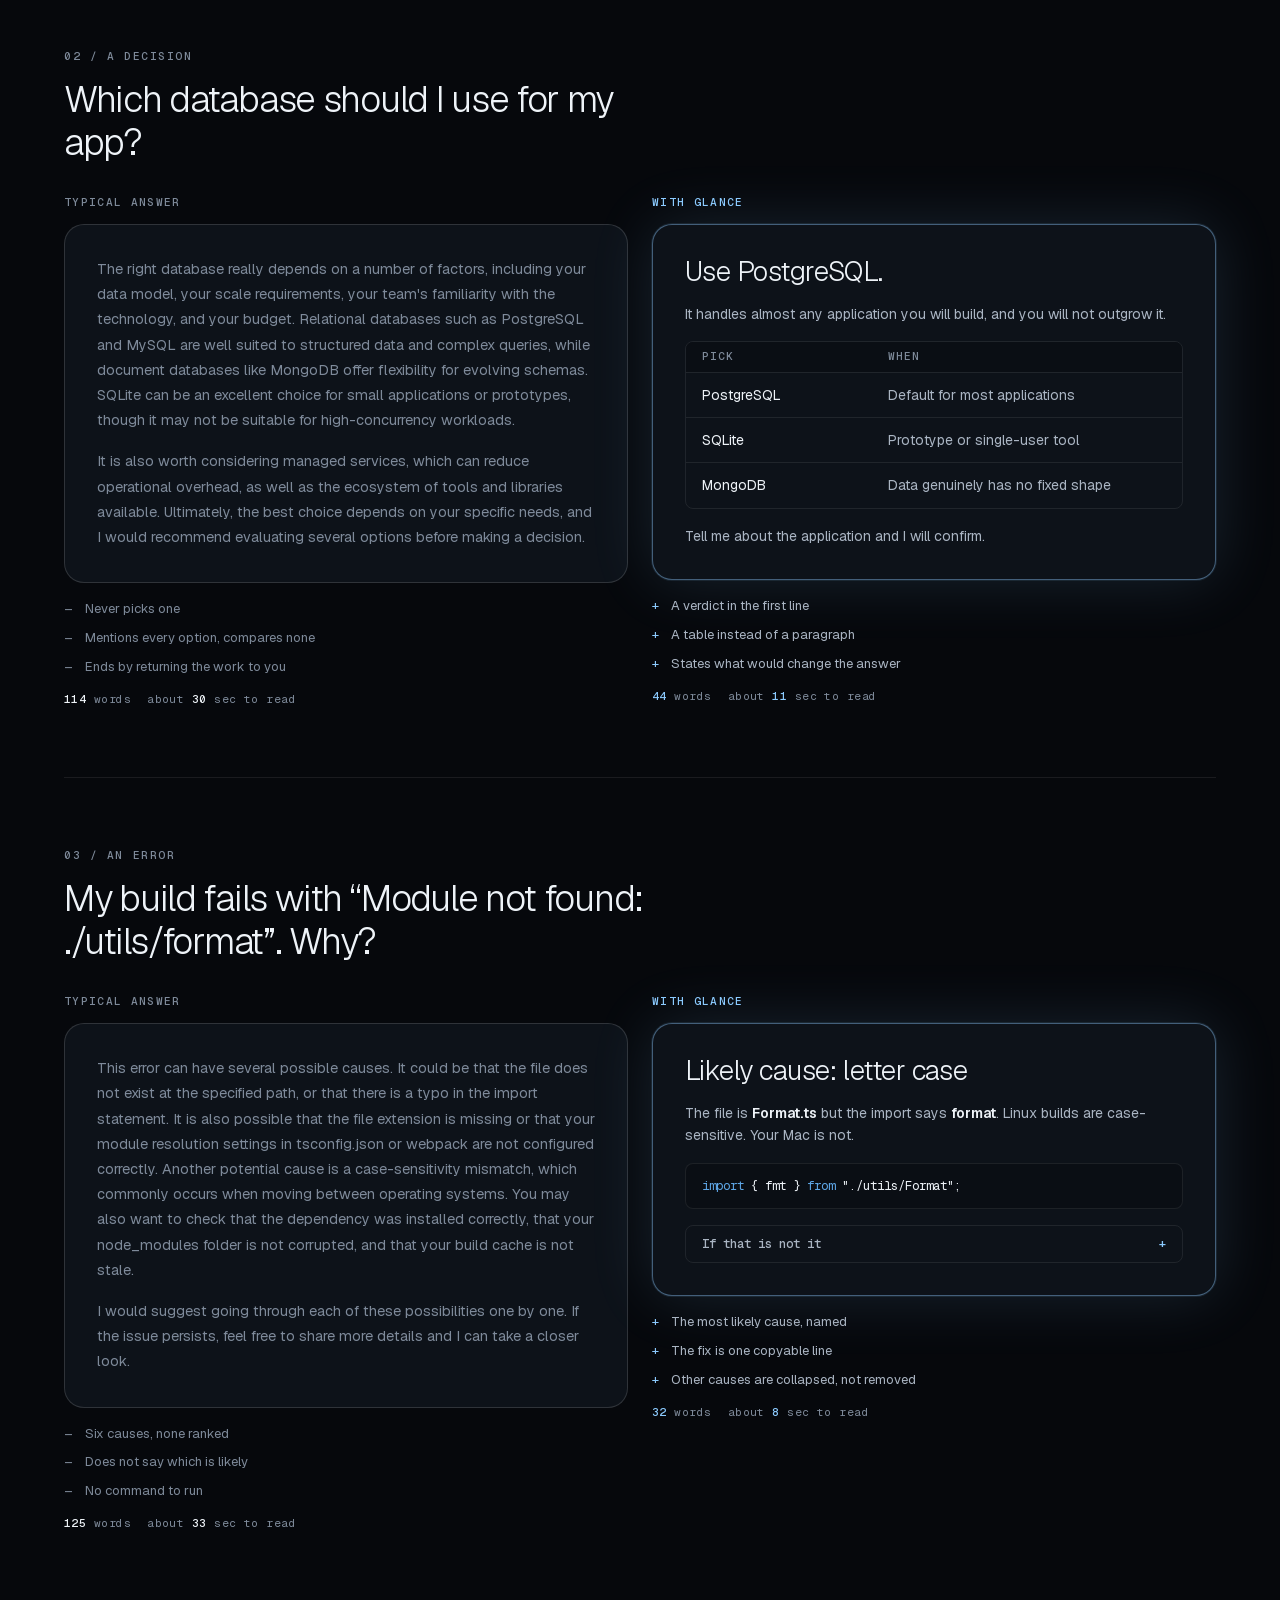
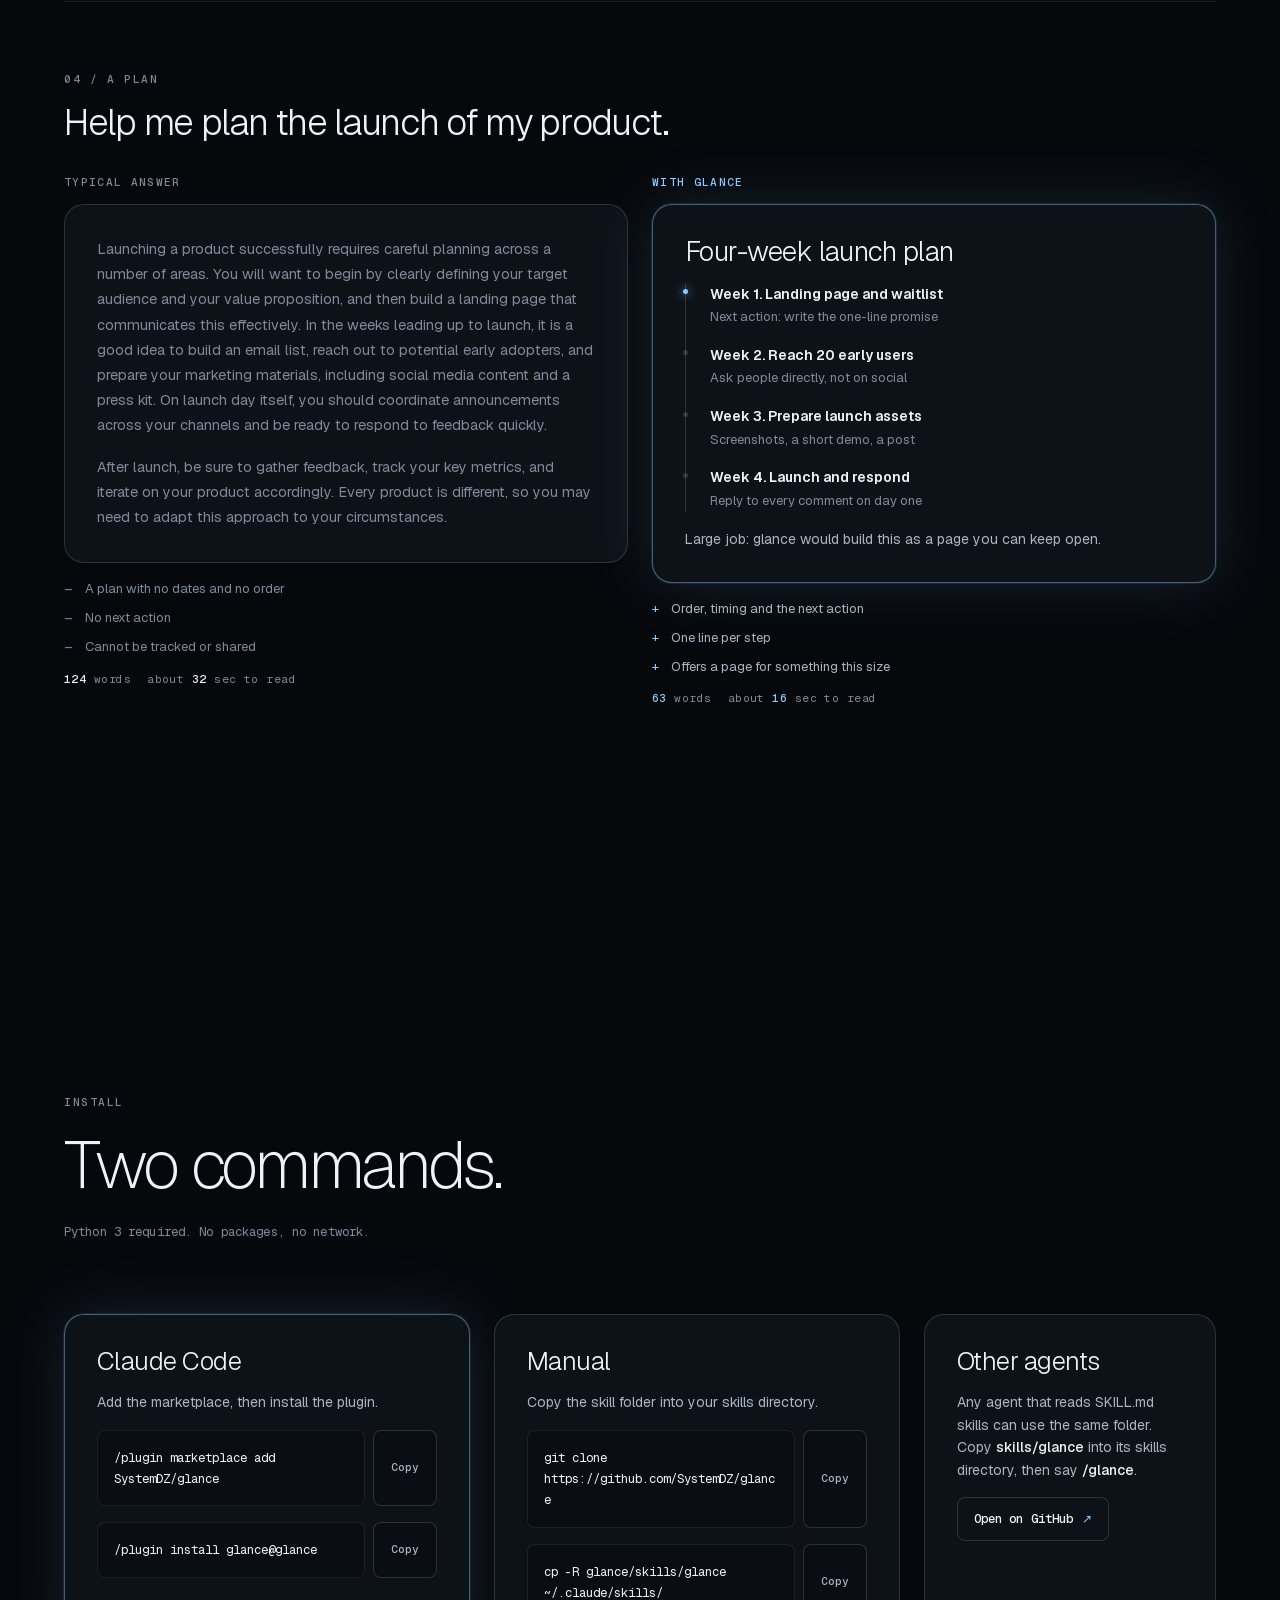
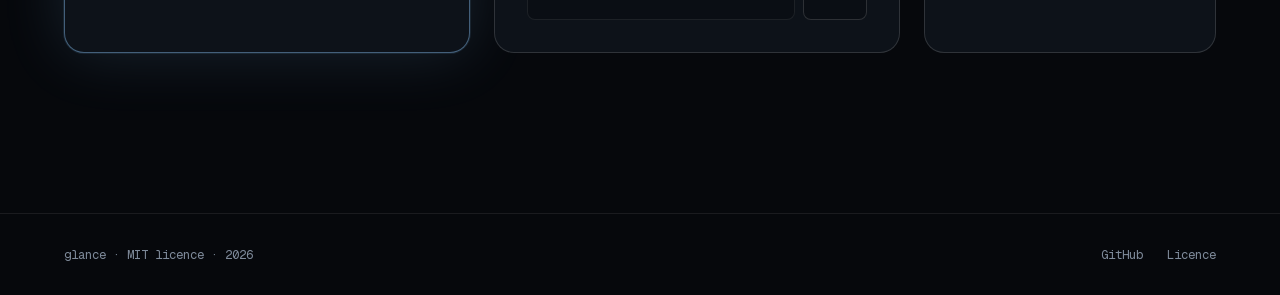
==== commit ac7b7913: "Redesign demo site; remove emoji; bold labels as default markers - New dark console design: floating" ====
--- a/docs/index.html
+++ b/docs/index.html
@@ -3,439 +3,370 @@
 <head>
 <meta charset="utf-8">
 <meta name="viewport" content="width=device-width, initial-scale=1">
-<title>glance: bad vs good AI answers</title>
-<style>
-/* glance design system. One column, four semantic colors, strong hierarchy. No external resources. */
-:root {
-  --bg: #f4f6f9; --surface: #ffffff; --ink: #0d1520; --muted: #566375; --line: #dde3ea;
-  --now: #1b57ee; --now-bg: #e6edff;
-  --done: #0b875b; --done-bg: #dcf3e9;
-  --stop: #c22a2a; --stop-bg: #fde8e8;
-  --warn: #8f5a06; --warn-bg: #fff0d3;
-  --display: "Avenir Next", "Segoe UI Variable Display", "Segoe UI", system-ui, -apple-system, sans-serif;
-  --body: system-ui, -apple-system, "Segoe UI", Roboto, sans-serif;
-  --mono: ui-monospace, "SF Mono", "Cascadia Code", Menlo, Consolas, monospace;
-  --gap: 28px; --pad: 20px;
-  color-scheme: light;
-}
-@media (prefers-color-scheme: dark) {
-  :root:not([data-theme="light"]) {
-    --bg: #0b1017; --surface: #121a24; --ink: #e9eef4; --muted: #96a4b5; --line: #243142;
-    --now: #7ba4ff; --now-bg: #12233f; --done: #4fd6a0; --done-bg: #0e2a20;
-    --stop: #ff8080; --stop-bg: #2d1518; --warn: #f2b650; --warn-bg: #2a2110; color-scheme: dark;
-  }
-}
-:root[data-theme="dark"] {
-  --bg: #0b1017; --surface: #121a24; --ink: #e9eef4; --muted: #96a4b5; --line: #243142;
-  --now: #7ba4ff; --now-bg: #12233f; --done: #4fd6a0; --done-bg: #0e2a20;
-  --stop: #ff8080; --stop-bg: #2d1518; --warn: #f2b650; --warn-bg: #2a2110; color-scheme: dark;
-}
-:root[data-density="compact"] { --gap: 18px; --pad: 14px; }
-
-*, *::before, *::after { box-sizing: border-box; }
-html { -webkit-text-size-adjust: 100%; }
-body { margin: 0; background: var(--bg); color: var(--ink); font: 16px/1.55 var(--body); }
-.page {
-  max-width: 760px; margin: 0 auto; display: flex; flex-direction: column; gap: var(--gap);
-  padding: 40px max(16px, env(safe-area-inset-right)) 64px max(16px, env(safe-area-inset-left));
-}
-.page > *, .section > *, .callout > *, .step > div, .option > * { min-width: 0; }
-.code, .tablewrap { max-width: 100%; }
-h1, h2, h3 { font-family: var(--display); text-wrap: balance; margin: 0; }
-p { margin: 0; }
-code, .mono { font-family: var(--mono); }
-a { color: var(--now); }
-:focus-visible { outline: 3px solid var(--now); outline-offset: 3px; border-radius: 4px; }
-
-/* ---- hero ---- */
-.eyebrow { font: 600 12px/1 var(--mono); letter-spacing: .14em; text-transform: uppercase; color: var(--muted); }
-.hero { display: grid; gap: 14px; }
-.hero h1 { font-size: clamp(2.1rem, 7vw, 3.3rem); line-height: 1.02; letter-spacing: -.03em; font-weight: 800; }
-.lede { color: var(--muted); max-width: 56ch; }
-.answer { background: var(--now-bg); color: var(--ink); border-radius: 12px; padding: var(--pad); font: 600 clamp(1.1rem, 3.6vw, 1.35rem)/1.35 var(--display); letter-spacing: -.01em; }
-.answer small { display: block; font: 600 11px/1 var(--mono); letter-spacing: .14em; text-transform: uppercase; color: var(--now); margin-bottom: 10px; }
-
-/* ---- tags + chips ---- */
-.tag, .chip { display: inline-block; font: 600 11px/1 var(--mono); letter-spacing: .1em; text-transform: uppercase; padding: 5px 8px; border-radius: 4px; }
-.chip { letter-spacing: .04em; text-transform: none; font-size: 12px; padding: 4px 8px; border-radius: 999px; }
-.t-now, .chip.now { background: var(--now-bg); color: var(--now); }
-.t-done, .chip.done { background: var(--done-bg); color: var(--done); }
-.t-stop, .chip.stop { background: var(--stop-bg); color: var(--stop); }
-.t-warn, .chip.warn { background: var(--warn-bg); color: var(--warn); }
-.t-mute, .chip.mute { background: var(--line); color: var(--muted); }
-
-/* ---- section ---- */
-.section { display: grid; gap: 14px; }
-.section > h2 { font-size: clamp(1.4rem, 4.6vw, 1.85rem); letter-spacing: -.02em; line-height: 1.1; font-weight: 800; }
-.section > p, .prose { color: var(--muted); max-width: 62ch; }
-
-/* ---- progress ---- */
-.progress { display: grid; gap: 10px; }
-.segs { display: grid; grid-auto-flow: column; grid-auto-columns: 1fr; gap: 6px; }
-.seg { height: 10px; border-radius: 3px; background: var(--line); }
-.seg.done { background: var(--done); } .seg.now { background: var(--now); }
-.progress-label { font-weight: 600; font-size: 14px; } .progress-label span { color: var(--muted); font-weight: 500; }
-
-/* ---- steps ---- */
-.steps { list-style: none; margin: 0; padding: 0; display: grid; gap: 12px; }
-.step { display: grid; grid-template-columns: 40px minmax(0, 1fr); gap: 14px; padding: 16px; border: 1px solid var(--line); border-radius: 10px; background: var(--surface); }
-.badge { width: 40px; height: 40px; border-radius: 50%; display: grid; place-items: center; font: 700 16px var(--display); border: 2px solid var(--line); color: var(--muted); }
-.step h3 { font-size: 18px; line-height: 1.25; letter-spacing: -.01em; font-weight: 700; }
-.step p { margin-top: 4px; color: var(--muted); font-size: 15px; }
-.step .tag { margin-bottom: 8px; }
-.step.done { background: transparent; }
-.step.done .badge { background: var(--done); border-color: var(--done); color: #fff; }
-.step.done h3 { color: var(--muted); font-weight: 600; font-size: 16px; }
-.step.now { border: 2px solid var(--now); box-shadow: 0 0 0 5px var(--now-bg); padding: 22px 20px; }
-.step.now .badge { background: var(--now); border-color: var(--now); color: #fff; }
-.step.now h3 { font-size: clamp(1.4rem, 4.5vw, 1.8rem); letter-spacing: -.02em; }
-.step.stop { border-color: var(--stop); } .step.stop .badge { background: var(--stop); border-color: var(--stop); color: #fff; }
-
-/* ---- callouts ---- */
-.callout { border-radius: 10px; padding: var(--pad); border: 2px solid; display: grid; gap: 10px; }
-.callout h3 { font-size: 20px; line-height: 1.2; letter-spacing: -.01em; font-weight: 800; }
-.callout p, .callout ul { margin: 0; font-size: 15px; }
-.callout ul { padding-left: 20px; display: grid; gap: 4px; }
-.callout .tag { justify-self: start; }
-.callout.stop { background: var(--stop-bg); border-color: var(--stop); } .callout.stop h3 { color: var(--stop); }
-.callout.warn { background: var(--warn-bg); border-color: var(--warn); } .callout.warn h3 { color: var(--warn); }
-.callout.ok { background: var(--done-bg); border-color: var(--done); } .callout.ok h3 { color: var(--done); }
-.callout.info { background: var(--now-bg); border-color: var(--now); } .callout.info h3 { color: var(--now); }
-.chips { display: flex; flex-wrap: wrap; gap: 8px; margin: 0; padding: 0; list-style: none; }
-.callout .chips { display: flex; padding-left: 0; }
-.callout .chips li { font: 600 13px var(--mono); padding: 7px 11px; border-radius: 6px; background: var(--surface); border: 1px solid currentColor; color: var(--ink); }
-
-/* ---- copyable values ---- */
-.copyrows { display: grid; gap: 10px; }
-.copyrow { display: grid; grid-template-columns: minmax(0, 1fr) auto; align-items: center; gap: 10px 16px; padding: 14px 16px; border-radius: 8px; background: var(--bg); border: 1px solid var(--line); }
-.copyrow small { display: block; font: 600 10px/1 var(--mono); letter-spacing: .12em; text-transform: uppercase; color: var(--muted); margin-bottom: 6px; }
-.copyrow b { font: 600 clamp(1.05rem, 4.4vw, 1.4rem)/1.2 var(--mono); overflow-wrap: anywhere; user-select: all; }
-button { font: 600 14px var(--body); cursor: pointer; }
-.copy { min-height: 44px; padding: 0 18px; border-radius: 8px; border: 2px solid var(--now); background: transparent; color: var(--now); }
-.copy:hover { background: var(--now-bg); }
-.copy.ok { background: var(--done); border-color: var(--done); color: #fff; }
-.check { display: flex; align-items: center; gap: 12px; padding: 14px 16px; border-radius: 8px; border: 2px dashed var(--now); cursor: pointer; font-weight: 600; min-height: 52px; }
-.check input { width: 22px; height: 22px; accent-color: var(--now); flex: none; }
-.check:has(input:checked) { border-style: solid; background: var(--done-bg); border-color: var(--done); color: var(--done); }
-
-/* ---- table ---- */
-.tablewrap { overflow-x: auto; border: 1px solid var(--line); border-radius: 10px; background: var(--surface); }
-table { border-collapse: collapse; width: 100%; font-size: 15px; }
-th { text-align: left; font: 600 11px/1 var(--mono); letter-spacing: .1em; text-transform: uppercase; color: var(--muted); padding: 12px 14px; border-bottom: 1px solid var(--line); white-space: nowrap; }
-td { padding: 12px 14px; border-bottom: 1px solid var(--line); vertical-align: top; }
-tr:last-child td { border-bottom: 0; }
-td.num, th.num { text-align: right; font-variant-numeric: tabular-nums; }
-
-/* ---- compare ---- */
-.compare { display: grid; grid-template-columns: repeat(auto-fit, minmax(220px, 1fr)); gap: 12px; }
-.option { display: grid; align-content: start; gap: 10px; padding: var(--pad); border: 1px solid var(--line); border-radius: 12px; background: var(--surface); }
-.option .tag { justify-self: start; }
-.option h3 { font-size: 20px; letter-spacing: -.01em; font-weight: 800; }
-.option ul { margin: 0; padding-left: 18px; display: grid; gap: 4px; color: var(--muted); font-size: 15px; }
-.option.rec { border: 2px solid var(--done); box-shadow: 0 0 0 5px var(--done-bg); }
-
-/* ---- key/value + timeline ---- */
-.kv { display: grid; grid-template-columns: max-content minmax(0, 1fr); gap: 10px 20px; margin: 0; padding: var(--pad); border: 1px solid var(--line); border-radius: 10px; background: var(--surface); }
-.kv dt { color: var(--muted); font: 600 12px/1.6 var(--mono); letter-spacing: .08em; text-transform: uppercase; }
-.kv dd { margin: 0; font-weight: 600; overflow-wrap: anywhere; }
-.timeline { list-style: none; margin: 0; padding: 0 0 0 22px; display: grid; gap: 18px; border-left: 2px solid var(--line); }
-.timeline li { position: relative; display: grid; gap: 2px; }
-.timeline li::before { content: ""; position: absolute; left: -29px; top: 6px; width: 12px; height: 12px; border-radius: 50%; background: var(--line); border: 2px solid var(--bg); }
-.timeline li.done::before { background: var(--done); } .timeline li.now::before { background: var(--now); } .timeline li.stop::before { background: var(--stop); }
-.timeline b { font-family: var(--display); font-size: 17px; } .timeline span { color: var(--muted); font-size: 14px; }
-
-/* ---- code + details ---- */
-.code { position: relative; }
-.code pre { margin: 0; padding: 16px 92px 16px 16px; border-radius: 10px; background: #0f1722; color: #e6edf5; font: 500 14px/1.6 var(--mono); overflow-x: auto; }
-.code .copy { position: absolute; top: 8px; right: 8px; min-height: 34px; padding: 0 12px; font-size: 12px; background: #0f1722; }
-details.more { border: 1px solid var(--line); border-radius: 10px; background: var(--surface); }
-details.more summary { cursor: pointer; padding: 14px 16px; font-weight: 700; list-style: none; display: flex; justify-content: space-between; gap: 12px; }
-details.more summary::after { content: "+"; font: 700 18px var(--mono); color: var(--muted); }
-details.more[open] summary::after { content: "–"; }
-details.more > div { padding: 0 16px 16px; display: grid; gap: 12px; color: var(--muted); }
-
-.later { display: grid; gap: 14px; padding-top: 16px; border-top: 2px solid var(--line); }
-.later ol { margin: 0; padding-left: 22px; display: grid; gap: 8px; color: var(--muted); }
-.later ol li::marker { font-weight: 700; color: var(--warn); } .later ol b { color: var(--ink); }
-.foot { display: flex; justify-content: space-between; gap: 12px; padding-top: 16px; border-top: 1px solid var(--line); color: var(--muted); font: 500 12px var(--mono); }
-
-@media (max-width: 560px) {
-  .copyrow { grid-template-columns: minmax(0, 1fr); } .copyrow .copy { width: 100%; }
-  .step.now { padding: 18px 14px; } .kv { grid-template-columns: minmax(0, 1fr); gap: 2px; } .kv dd { margin-bottom: 10px; }
-}
-@media (prefers-reduced-motion: reduce) { * { transition: none !important; animation: none !important; } }
-@media print { body { background: #fff; } .copy { display: none; } }
-
-</style>
+<title>glance: answers you can read at a glance</title>
+<meta name="description" content="A skill for AI agents that learns how you like to read, then answers in short structured text or a clean visual page.">
+<meta name="color-scheme" content="dark">
+<link rel="stylesheet" href="tokens.css">
+<link rel="stylesheet" href="site.css">
 </head>
 <body>
-<main class="page">
-<style>
-  .page { max-width: 1120px; }
-  .hero h1 { max-width: 16ch; }
-  .actions { display: flex; flex-wrap: wrap; gap: 12px; align-items: center; }
-  .btn { display: inline-flex; align-items: center; min-height: 48px; padding: 0 22px; border-radius: 10px; font-weight: 700; text-decoration: none; border: 2px solid var(--now); }
-  .btn.primary { background: var(--now); color: #fff; }
-  .btn.ghost { color: var(--now); }
-  .install { max-width: 560px; }
-  .stats { display: grid; grid-template-columns: repeat(auto-fit, minmax(200px, 1fr)); gap: 12px; }
-  .stat { padding: 18px; border-radius: 12px; border: 1px solid var(--line); background: var(--surface); display: grid; gap: 6px; }
-  .stat b { font: 800 clamp(1.8rem, 5vw, 2.4rem)/1 var(--display); letter-spacing: -.02em; }
-  .stat span { color: var(--muted); font-size: 14px; }
-  .stat.bad b { color: var(--stop); } .stat.good b { color: var(--done); }
-  .example { display: grid; gap: 16px; padding-top: 24px; border-top: 2px solid var(--line); }
-  .example > header { display: grid; gap: 12px; }
-  .example h2 { font-size: clamp(1.3rem, 4vw, 1.7rem); letter-spacing: -.02em; font-weight: 800; }
-  .q { justify-self: start; max-width: 62ch; padding: 12px 16px; border-radius: 16px 16px 16px 4px; background: var(--ink); color: var(--bg); font-weight: 600; }
-  .vs { display: grid; grid-template-columns: 1fr 1fr; gap: 20px; align-items: start; }
-  .pane { display: grid; gap: 12px; min-width: 0; }
-  .bubble { border-radius: 12px; padding: 18px; font-size: 15px; display: grid; gap: 12px; min-width: 0; }
-  .bad .bubble { border: 2px dashed var(--stop); background: var(--surface); color: var(--muted); line-height: 1.65; }
-  .good .bubble { border: 2px solid var(--done); box-shadow: 0 0 0 5px var(--done-bg); background: var(--surface); }
-  .bubble p { margin: 0; }
-  .bubble h3 { font-size: 18px; letter-spacing: -.01em; }
-  .bubble .tablewrap { font-size: 14px; }
-  .bubble .callout { padding: 14px; } .bubble .callout h3 { font-size: 16px; }
-  .meter { display: flex; flex-wrap: wrap; gap: 8px 14px; align-items: center; font: 600 13px var(--mono); }
-  .meter .chip { font-family: var(--mono); }
-  .issues { margin: 0; padding: 0; list-style: none; display: grid; gap: 6px; }
-  .issues li { font-size: 14px; display: flex; gap: 8px; align-items: baseline; color: var(--ink); }
-  .issues li::before { content: "✕"; color: var(--stop); font-weight: 800; }
-  .wins li::before { content: "✓"; color: var(--done); }
-  .note { color: var(--muted); font-size: 13px; }
-  @media (max-width: 860px) { .vs { grid-template-columns: minmax(0, 1fr); } }
-</style>
-
-<header class="hero">
-  <div class="eyebrow">glance · live demo</div>
-  <h1>Same question. Two very different answers.</h1>
-  <p class="lede">AI answers are usually written to look thorough, not to be read. glance is a skill that learns how you like answers, then gives you the short, structured version, or a clean page for big jobs.</p>
-  <div class="actions">
-    <a class="btn primary" href="https://github.com/SystemDZ/glance">Get it on GitHub</a>
-    <a class="btn ghost" href="#examples">See the examples</a>
-  </div>
+
+<header class="topbar">
+ <a class="logo" href="#top" aria-label="glance, home"><svg viewBox="0 0 24 24" aria-hidden="true"><circle cx="12" cy="12" r="9"/><circle cx="12" cy="12" r="2.2" fill="currentColor" style="fill:var(--accent)"/></svg>glance</a>
+ <nav class="nav" aria-label="Primary">
+  <a href="#process">Process</a>
+  <a href="#examples">Examples</a>
+  <a href="#install">Install</a>
+  <div class="dd" id="dd"><button type="button" aria-haspopup="true" aria-expanded="false">Docs <svg class="chev" viewBox="0 0 10 10" aria-hidden="true"><path d="M1.5 3.5L5 7l3.5-3.5"/></svg></button>
+   <div class="dd-menu" role="menu">
+    <a role="menuitem" href="https://github.com/SystemDZ/glance/blob/main/skills/glance/SKILL.md" target="_blank" rel="noopener">SKILL.md <span aria-hidden="true">&#8599;</span></a>
+    <a role="menuitem" href="https://github.com/SystemDZ/glance/blob/main/skills/glance/references/quiz.md" target="_blank" rel="noopener">Quiz <span aria-hidden="true">&#8599;</span></a>
+    <a role="menuitem" href="https://github.com/SystemDZ/glance/blob/main/skills/glance/references/components.md" target="_blank" rel="noopener">Components <span aria-hidden="true">&#8599;</span></a>
+   </div>
+  </div>
+ </nav>
+ <div class="top-actions">
+  <a class="btn ghost" href="https://github.com/SystemDZ/glance" target="_blank" rel="noopener">GitHub <span class="arr" aria-hidden="true">&#8599;</span></a>
+  <a class="btn primary" href="#install">Install <span class="arr" aria-hidden="true">&#8599;</span></a>
+ </div>
 </header>
 
-<section class="section install">
-  <div class="code"><pre>/plugin marketplace add SystemDZ/glance</pre><button class="copy" type="button" data-copy="/plugin marketplace add SystemDZ/glance">Copy</button></div>
-  <p class="note">For Claude Code. Any agent that reads SKILL.md skills can use the same folder.</p>
+<main id="top">
+<section class="hero" aria-labelledby="hero-h">
+ <div class="hero-rings" aria-hidden="true"><svg viewBox="0 0 1000 1000"><circle cx="500" cy="500" r="480"/><circle class="m" cx="500" cy="500" r="380"/><circle cx="500" cy="500" r="280"/><circle cx="500" cy="500" r="180"/></svg></div>
+ <div class="hero-glow" aria-hidden="true"></div>
+ <div class="hero-inner">
+  <h1 id="hero-h" class="rise">Answers you can read <br>at a glance.</h1>
+  <p class="rise d1">A skill for AI agents that learns how you like to read.</p>
+  <div class="hero-cta rise d2"><a class="btn primary" href="#install">Install <span class="arr" aria-hidden="true">&#8599;</span></a><a class="btn" href="#examples">See examples <span class="arr" aria-hidden="true">&#8599;</span></a></div>
+ </div>
+ <div class="cue" aria-hidden="true"></div>
 </section>
 
-<section class="stats" aria-label="Totals across the four examples">
-  <div class="stat bad"><b id="bad-words">–</b><span>words in the four typical answers</span></div>
-  <div class="stat good"><b id="good-words">–</b><span>words in the four glance answers</span></div>
-  <div class="stat"><b id="ratio">–</b><span>less to read, and the next action comes first</span></div>
+<div id="process"><section class="lc" id="lifecycle" aria-labelledby="lc-h">
+ <h2 class="sr-only" id="lc-h">How glance works, in five stages</h2>
+ <div class="lc-sticky">
+  <div class="lc-ring" aria-hidden="false">
+   <svg viewBox="0 0 260 260" aria-hidden="true">
+    <circle class="ring-main" cx="130" cy="130" r="100"/>
+    <circle class="ring-soft" cx="130" cy="130" r="86"/>
+    <circle class="ring-soft" cx="130" cy="130" r="70"/>
+    <circle class="ring-soft" cx="130" cy="130" r="54"/>
+    <circle class="ring-ticks" id="ticks" cx="130" cy="130" r="106"/>
+   </svg>
+   <div class="lc-link" aria-hidden="true"></div>
+   <button class="pill" type="button" data-i="0" aria-label="Stage 1: Ask"><span class="pill-label"><b>01</b>Ask</span><span class="node"><svg viewBox="0 0 24 24" aria-hidden="true"><path d="M4 7h9M17 7h3M4 12h3M11 12h9M4 17h11M19 17h1"/><circle cx="15" cy="7" r="2"/><circle cx="9" cy="12" r="2"/><circle cx="17" cy="17" r="2"/></svg></span></button><button class="pill" type="button" data-i="1" aria-label="Stage 2: Decide"><span class="pill-label"><b>02</b>Decide</span><span class="node"><svg viewBox="0 0 24 24" aria-hidden="true"><path d="M12 3l8 9-8 9-8-9z"/></svg></span></button><button class="pill" type="button" data-i="2" aria-label="Stage 3: Answer"><span class="pill-label"><b>03</b>Answer</span><span class="node"><svg viewBox="0 0 24 24" aria-hidden="true"><path d="M4 7h16M4 12h10M4 17h13"/></svg></span></button><button class="pill" type="button" data-i="3" aria-label="Stage 4: Build"><span class="pill-label"><b>04</b>Build</span><span class="node"><svg viewBox="0 0 24 24" aria-hidden="true"><rect x="4" y="4" width="7" height="7" rx="1.5"/><rect x="13" y="4" width="7" height="7" rx="1.5"/><rect x="4" y="13" width="7" height="7" rx="1.5"/><rect x="13" y="13" width="7" height="7" rx="1.5"/></svg></span></button><button class="pill" type="button" data-i="4" aria-label="Stage 5: Open"><span class="pill-label"><b>05</b>Open</span><span class="node"><svg viewBox="0 0 24 24" aria-hidden="true"><path d="M8 16L16 8M9 8h7v7"/></svg></span></button>
+  </div>
+  <div class="lc-stages">
+   <article class="lc-stage is-active" data-i="0" aria-label="Ask">
+    <div class="mini-ring" aria-hidden="true"><span class="on" style="--a:0deg"></span><span class="" style="--a:24deg"></span><span class="" style="--a:48deg"></span><span class="cap" style="--a:0deg">01 · Ask</span></div>
+    <div class="lc-text">
+     <p class="lc-count">01 / 05</p>
+     <h3 class="lc-title">Ask</h3>
+     <p class="lc-tag">Teach it how you read, once.</p>
+     <ul class="lc-list"><li><b>Choose</b> how long answers should be, from one line to full detail.</li><li><b>Pick</b> one step at a time, or everything at once.</li><li><b>Set</b> when a visual page beats text.</li></ul>
+     <div class="lc-actions"><a class="btn" href="https://github.com/SystemDZ/glance/blob/main/skills/glance/references/quiz.md" target="_blank" rel="noopener">Quiz wording <span class="arr" aria-hidden="true">↗</span></a><a class="btn" href="https://github.com/SystemDZ/glance#install" target="_blank" rel="noopener">Install <span class="arr" aria-hidden="true">↗</span></a></div>
+    </div>
+    <div class="lc-mock"><div class="app" aria-hidden="true">
+ <div class="app-bar"><i></i><i></i><i></i><span>glance · quiz</span><em>quick setup · 4 of 4</em></div>
+ <div class="app-body">
+  <div class="qrow"><span class="n">01</span><div><p>How long should chat answers be?</p><div class="seg"><span class="">One line</span><span class="on">Short</span><span class="">Medium</span><span class="">Detailed</span></div></div></div>
+  <div class="qrow"><span class="n">02</span><div><p>When you must act, give me…</p><div class="seg"><span class="on">One step at a time</span><span class="">Two or three</span><span class="">Everything</span></div></div></div>
+  <div class="qrow"><span class="n">03</span><div><p>When should I build a visual page?</p><div class="seg"><span class="">Never</span><span class="on">Complex only</span><span class="">Long answers</span><span class="">Always</span></div></div></div>
+  <div class="qrow"><span class="n">04</span><div><p>How should pages look?</p><div class="seg"><span class="on">System</span><span class="">Light</span><span class="">Dark</span></div></div></div>
+  <pre class="json">{ <span class="k">"chat"</span>: { <span class="k">"length"</span>: <span class="s">"short"</span>, <span class="k">"steps"</span>: <span class="s">"one_at_a_time"</span> },
+  <span class="k">"visual"</span>: { <span class="k">"trigger"</span>: <span class="s">"complex"</span>, <span class="k">"theme"</span>: <span class="s">"auto"</span> } }</pre>
+ </div>
+ <div class="app-foot"><span>~/.glance/preferences.json</span><span class="ok">● saved</span></div>
+</div></div>
+   </article>
+   <article class="lc-stage" data-i="1" aria-label="Decide">
+    <div class="mini-ring" aria-hidden="true"><span class="" style="--a:-24deg"></span><span class="on" style="--a:0deg"></span><span class="" style="--a:24deg"></span><span class="" style="--a:48deg"></span><span class="cap" style="--a:0deg">02 · Decide</span></div>
+    <div class="lc-text">
+     <p class="lc-count">02 / 05</p>
+     <h3 class="lc-title">Decide</h3>
+     <p class="lc-tag">Text or page, by a rule you can read.</p>
+     <ul class="lc-list"><li><b>Count</b> steps, options and values to copy in the answer.</li><li><b>Keep</b> yes/no answers and quick fixes as short text.</li><li><b>Escalate</b> anything with four steps or more to a page.</li></ul>
+     <div class="lc-actions"><a class="btn" href="https://github.com/SystemDZ/glance/blob/main/skills/glance/SKILL.md" target="_blank" rel="noopener">The rubric <span class="arr" aria-hidden="true">↗</span></a><a class="btn" href="#examples">Examples <span class="arr" aria-hidden="true">↗</span></a></div>
+    </div>
+    <div class="lc-mock"><div class="app" aria-hidden="true">
+ <div class="app-bar"><i></i><i></i><i></i><span>glance · rubric</span><em>domain-checklist</em></div>
+ <div class="app-body">
+  <span class="lbl">Signals found in this answer</span>
+  <div class="tbl">
+   <div class="tr h"><span>Signal</span><span style="text-align:right">Found</span><span>Weight</span><span style="text-align:right">Type</span></div>
+   <div class="tr"><span class="name">Steps to perform (4+)</span><span class="num">5</span><span class="bar hi" style="--w:100%"><i></i></span><span class="num">strong</span></div>
+   <div class="tr"><span class="name">Options to compare (3+)</span><span class="num">0</span><span class="bar " style="--w:0%"><i></i></span><span class="num">–</span></div>
+   <div class="tr"><span class="name">Values to copy (4+)</span><span class="num">4</span><span class="bar hi" style="--w:80%"><i></i></span><span class="num">strong</span></div>
+   <div class="tr"><span class="name">Output length (12+ lines)</span><span class="num">18</span><span class="bar " style="--w:60%"><i></i></span><span class="num">weak</span></div>
+  </div>
+  <div class="verdict"><b>Build a page</b><span>2 strong · 1 weak<br>rule: 1 strong, or 2 weak</span></div>
+ </div>
+ <div class="app-foot"><span>trigger: complex</span><span class="ok">● decided in 0.1 s</span></div>
+</div></div>
+   </article>
+   <article class="lc-stage" data-i="2" aria-label="Answer">
+    <div class="mini-ring" aria-hidden="true"><span class="" style="--a:-48deg"></span><span class="" style="--a:-24deg"></span><span class="on" style="--a:0deg"></span><span class="" style="--a:24deg"></span><span class="" style="--a:48deg"></span><span class="cap" style="--a:0deg">03 · Answer</span></div>
+    <div class="lc-text">
+     <p class="lc-count">03 / 05</p>
+     <h3 class="lc-title">Answer</h3>
+     <p class="lc-tag">Short, structured, one step at a time.</p>
+     <ul class="lc-list"><li><b>Lead</b> with the verdict, never a preamble.</li><li><b>Show</b> values in tables and code, not inside sentences.</li><li><b>Wait</b> for “done” before sending the next step.</li></ul>
+     <div class="lc-actions"><a class="btn" href="#examples">Bad vs good <span class="arr" aria-hidden="true">↗</span></a><a class="btn" href="https://github.com/SystemDZ/glance/blob/main/skills/glance/SKILL.md" target="_blank" rel="noopener">SKILL.md <span class="arr" aria-hidden="true">↗</span></a></div>
+    </div>
+    <div class="lc-mock"><div class="app" aria-hidden="true">
+ <div class="app-bar"><i></i><i></i><i></i><span>chat</span><em>style: short · one step at a time</em></div>
+ <div class="app-body">
+  <div class="msg user">How do I connect my domain to my new site?</div>
+  <div class="msg bot">
+   <span class="tag">Step 1 of 3</span>
+   <h4>Open your DNS settings</h4>
+   <span>Squarespace → Domains → your domain → <b style="color:var(--text);font-weight:600">DNS Settings</b>.</span>
+   <div class="warn"><b>Do not touch</b><span>MX and TXT rows. Your email depends on them.</span></div>
+   <span>Reply <b style="color:var(--text);font-weight:600">there</b> when you can see the record list.</span>
+  </div>
+  <div class="stats"><span><b>38</b> words</span><span>≈ <b>10</b> sec to read</span><span>vs <b>185</b> words typical</span></div>
+ </div>
+ <div class="app-foot"><span>answer first · values in tables · one question</span><span class="ok">● short</span></div>
+</div></div>
+   </article>
+   <article class="lc-stage" data-i="3" aria-label="Build">
+    <div class="mini-ring" aria-hidden="true"><span class="" style="--a:-48deg"></span><span class="" style="--a:-24deg"></span><span class="on" style="--a:0deg"></span><span class="" style="--a:24deg"></span><span class="cap" style="--a:0deg">04 · Build</span></div>
+    <div class="lc-text">
+     <p class="lc-count">04 / 05</p>
+     <h3 class="lc-title">Build</h3>
+     <p class="lc-tag">A clean page from ten lines of HTML.</p>
+     <ul class="lc-list"><li><b>Write</b> only the body. The design system does the rest.</li><li><b>Copy</b> buttons, hands-off boxes, light and dark themes.</li><li><b>Stay</b> offline: no fonts or scripts from the web.</li></ul>
+     <div class="lc-actions"><a class="btn" href="https://github.com/SystemDZ/glance/blob/main/skills/glance/references/components.md" target="_blank" rel="noopener">Components <span class="arr" aria-hidden="true">↗</span></a><a class="btn" href="https://github.com/SystemDZ/glance/tree/main/skills/glance" target="_blank" rel="noopener">Source <span class="arr" aria-hidden="true">↗</span></a></div>
+    </div>
+    <div class="lc-mock"><div class="app" aria-hidden="true">
+ <div class="app-bar"><i></i><i></i><i></i><span>body.html → page</span><em>10 lines in, one page out</em></div>
+ <div class="app-body">
+  <div class="split">
+   <pre class="code"><span>&lt;<b class="t" style="font-weight:400">header</b> <b class="a" style="font-weight:400">class</b>=<b class="v" style="font-weight:400">"hero"</b>&gt;</span><span>  &lt;<b class="t" style="font-weight:400">h1</b>&gt;Connect fellak.com&lt;/<b class="t" style="font-weight:400">h1</b>&gt;</span><span>&lt;/<b class="t" style="font-weight:400">header</b>&gt;</span><span>&lt;<b class="t" style="font-weight:400">ol</b> <b class="a" style="font-weight:400">class</b>=<b class="v" style="font-weight:400">"steps"</b>&gt;</span><span>  &lt;<b class="t" style="font-weight:400">li</b> <b class="a" style="font-weight:400">class</b>=<b class="v" style="font-weight:400">"step now"</b>&gt;</span><span>    &lt;<b class="t" style="font-weight:400">h3</b>&gt;Add two A records&lt;/<b class="t" style="font-weight:400">h3</b>&gt;</span><span>    …</span><span>  &lt;/<b class="t" style="font-weight:400">li</b>&gt;</span><span>&lt;/<b class="t" style="font-weight:400">ol</b>&gt;</span></pre>
+   <div class="prev">
+    <div class="segs"><i class="d"></i><i class="d"></i><i class="d"></i><i class="n"></i><i></i></div>
+    <small>3 of 5 done · you are on step 4</small>
+    <h5>Add two A records</h5>
+    <div class="crow">216.198.79.1<span>Copy</span></div>
+    <div class="crow">64.29.17.1<span>Copy</span></div>
+   </div>
+  </div>
+  <span class="lbl">Design system included</span>
+  <div class="tbl">
+   <div class="tr h"><span>Block</span><span style="text-align:right">Count</span><span>Used</span><span style="text-align:right">Theme</span></div>
+   <div class="tr"><span class="name">Steps, callouts, tables</span><span class="num">14</span><span class="bar hi" style="--w:85%"><i></i></span><span class="num">2</span></div>
+   <div class="tr"><span class="name">Copy buttons</span><span class="num">2</span><span class="bar " style="--w:30%"><i></i></span><span class="num">2</span></div>
+  </div>
+ </div>
+ <div class="app-foot"><span>offline · no fonts or scripts from the web</span><span class="ok">● built</span></div>
+</div></div>
+   </article>
+   <article class="lc-stage" data-i="4" aria-label="Open">
+    <div class="mini-ring" aria-hidden="true"><span class="" style="--a:-48deg"></span><span class="" style="--a:-24deg"></span><span class="on" style="--a:0deg"></span><span class="cap" style="--a:0deg">05 · Open</span></div>
+    <div class="lc-text">
+     <p class="lc-count">05 / 05</p>
+     <h3 class="lc-title">Open</h3>
+     <p class="lc-tag">Opens in your browser. Link in chat.</p>
+     <ul class="lc-list"><li><b>Open</b> the page in your default browser, straight away.</li><li><b>Print</b> the link, so you can reopen or share the file.</li><li><b>Prune</b> old pages with one command.</li></ul>
+     <div class="lc-actions"><a class="btn" href="https://github.com/SystemDZ/glance#install" target="_blank" rel="noopener">Install <span class="arr" aria-hidden="true">↗</span></a><a class="btn" href="https://github.com/SystemDZ/glance" target="_blank" rel="noopener">GitHub <span class="arr" aria-hidden="true">↗</span></a></div>
+    </div>
+    <div class="lc-mock"><div class="app" aria-hidden="true">
+ <div class="app-bar"><i></i><i></i><i></i><span>browser</span><em>opened automatically</em></div>
+ <div class="app-body">
+  <div class="url"><i></i>file:///Users/you/.glance/pages/20261018-domain-checklist.html</div>
+  <span class="lbl">Words per answer</span>
+  <div class="lolli">
+   <div class="lrow"><span>Domain</span><span class="track" style="--a:92.5;--b:19"><i class="seg-line"></i><i class="d a"></i><i class="d b"></i></span><em>185 → 38</em></div>
+   <div class="lrow"><span>Database</span><span class="track" style="--a:56.5;--b:20.5"><i class="seg-line"></i><i class="d a"></i><i class="d b"></i></span><em>113 → 41</em></div>
+   <div class="lrow"><span>Build error</span><span class="track" style="--a:59.5;--b:21"><i class="seg-line"></i><i class="d a"></i><i class="d b"></i></span><em>119 → 42</em></div>
+   <div class="lrow"><span>Launch plan</span><span class="track" style="--a:61;--b:35.5"><i class="seg-line"></i><i class="d a"></i><i class="d b"></i></span><em>122 → 71</em></div>
+   <div class="legend"><span><i class="a"></i>typical answer</span><span><i class="b"></i>with glance</span></div>
+  </div>
+  <div class="tbl">
+   <div class="tr h"><span>Reading time</span><span style="text-align:right">Typical</span><span>Time saved</span><span style="text-align:right">glance</span></div>
+   <div class="tr"><span class="name">Domain</span><span class="num">48 s</span><span class="bar hi" style="--w:79%"><i></i></span><span class="num">10 s</span></div>
+   <div class="tr"><span class="name">Database</span><span class="num">29 s</span><span class="bar hi" style="--w:62%"><i></i></span><span class="num">11 s</span></div>
+   <div class="tr"><span class="name">Build error</span><span class="num">31 s</span><span class="bar hi" style="--w:65%"><i></i></span><span class="num">11 s</span></div>
+   <div class="tr"><span class="name">Launch plan</span><span class="num">32 s</span><span class="bar hi" style="--w:41%"><i></i></span><span class="num">19 s</span></div>
+  </div>
+ </div>
+ <div class="app-foot"><span>LINK: file:///…/domain-checklist.html</span><span class="ok">● opened</span></div>
+</div></div>
+   </article>
+  </div>
+ </div>
+</section></div>
+
+<section class="sec" id="examples" aria-labelledby="ex-h">
+ <div class="sec-head reveal"><span class="eyebrow">Examples</span><h2 class="h2" id="ex-h">Same question, different answer.</h2><p class="note">Word counts are measured from the text on this page. The answers are illustrative, not recorded model output.</p></div>
+ <div class="metrics reveal">
+  <div class="metric"><b id="m-bad">&ndash;</b><span>Words in four typical answers</span></div>
+  <div class="metric"><b id="m-good">&ndash;</b><span>Words in four glance answers</span></div>
+  <div class="metric hi"><b id="m-ratio">&ndash;</b><span>Less to read</span></div>
+ </div>
+ <article class="example reveal">
+  <div class="ex-head"><span class="eyebrow">01 / A task with steps</span><h3 class="ex-q">How do I connect my domain to my new site?</h3></div>
+  <div class="vs">
+   <div class="pane typical"><div class="pane-label"><span>Typical answer</span></div><div class="card typical measure"><p>Great question! Connecting a custom domain can seem daunting at first, but with the right approach it is very manageable. First, it is important to understand that there are several ways to do this, depending on your registrar and your hosting provider. Generally speaking, you will want to log in to your domain registrar, locate the DNS settings (which may be called something different depending on the provider), and then add the appropriate records.</p><p>For the root domain you will typically add an A record pointing to your host's IP address, whereas for the www version you will usually want a CNAME record. Keep in mind that DNS changes can take anywhere from a few minutes to 48 hours to propagate, so do not panic if it does not work right away. You should also make sure not to delete any MX records if you use email on that domain, since that could break your email. Additionally, you may want to set up a redirect from www to the root domain. If you run into any issues, please do not hesitate to let me know.</p></div><ul class="notes"><li>The one dangerous instruction is buried mid-paragraph</li><li>No values to enter</li><li>Every step at once, no sense of progress</li></ul><div class="meter"></div></div>
+   <div class="pane glance"><div class="pane-label"><span>With glance</span></div><div class="card glance measure"><span class="g-tag">Step 1 of 3</span><h3 class="g-title">Open your DNS settings</h3><p>Squarespace, then Domains, then your domain, then <b>DNS Settings</b>.</p><div class="g-warn"><span>Do not touch</span><span>MX and TXT rows. Your email depends on them.</span></div><p>Reply <b>there</b> when you can see the record list.</p></div><ul class="notes"><li>One step at a time, with a clear way to continue</li><li>The risk is a labelled box, not a clause</li><li>Step 2 supplies exact values, ready to copy</li></ul><div class="meter"></div></div>
+  </div>
+ </article>
+ <article class="example reveal">
+  <div class="ex-head"><span class="eyebrow">02 / A decision</span><h3 class="ex-q">Which database should I use for my app?</h3></div>
+  <div class="vs">
+   <div class="pane typical"><div class="pane-label"><span>Typical answer</span></div><div class="card typical measure"><p>The right database really depends on a number of factors, including your data model, your scale requirements, your team's familiarity with the technology, and your budget. Relational databases such as PostgreSQL and MySQL are well suited to structured data and complex queries, while document databases like MongoDB offer flexibility for evolving schemas. SQLite can be an excellent choice for small applications or prototypes, though it may not be suitable for high-concurrency workloads.</p><p>It is also worth considering managed services, which can reduce operational overhead, as well as the ecosystem of tools and libraries available. Ultimately, the best choice depends on your specific needs, and I would recommend evaluating several options before making a decision.</p></div><ul class="notes"><li>Never picks one</li><li>Mentions every option, compares none</li><li>Ends by returning the work to you</li></ul><div class="meter"></div></div>
+   <div class="pane glance"><div class="pane-label"><span>With glance</span></div><div class="card glance measure"><h3 class="g-title">Use PostgreSQL.</h3><p>It handles almost any application you will build, and you will not outgrow it.</p><div class="tbl"><div class="tr h" style="grid-template-columns:1fr 1.6fr"><span>Pick</span><span>When</span></div><div class="tr" style="grid-template-columns:1fr 1.6fr"><span class="name">PostgreSQL</span><span>Default for most applications</span></div><div class="tr" style="grid-template-columns:1fr 1.6fr"><span class="name">SQLite</span><span>Prototype or single-user tool</span></div><div class="tr" style="grid-template-columns:1fr 1.6fr"><span class="name">MongoDB</span><span>Data genuinely has no fixed shape</span></div></div><p>Tell me about the application and I will confirm.</p></div><ul class="notes"><li>A verdict in the first line</li><li>A table instead of a paragraph</li><li>States what would change the answer</li></ul><div class="meter"></div></div>
+  </div>
+ </article>
+ <article class="example reveal">
+  <div class="ex-head"><span class="eyebrow">03 / An error</span><h3 class="ex-q">My build fails with “Module not found: ./utils/format”. Why?</h3></div>
+  <div class="vs">
+   <div class="pane typical"><div class="pane-label"><span>Typical answer</span></div><div class="card typical measure"><p>This error can have several possible causes. It could be that the file does not exist at the specified path, or that there is a typo in the import statement. It is also possible that the file extension is missing or that your module resolution settings in tsconfig.json or webpack are not configured correctly. Another potential cause is a case-sensitivity mismatch, which commonly occurs when moving between operating systems. You may also want to check that the dependency was installed correctly, that your node_modules folder is not corrupted, and that your build cache is not stale.</p><p>I would suggest going through each of these possibilities one by one. If the issue persists, feel free to share more details and I can take a closer look.</p></div><ul class="notes"><li>Six causes, none ranked</li><li>Does not say which is likely</li><li>No command to run</li></ul><div class="meter"></div></div>
+   <div class="pane glance"><div class="pane-label"><span>With glance</span></div><div class="card glance measure"><h3 class="g-title">Likely cause: letter case</h3><p>The file is <b>Format.ts</b> but the import says <b>format</b>. Linux builds are case-sensitive. Your Mac is not.</p><pre class="g-code"><span class="k">import</span> { fmt } <span class="k">from</span> "./utils/Format";</pre><details class="g-more"><summary>If that is not it</summary><div>Check the path, the tsconfig paths setting, and clear the build cache.</div></details></div><ul class="notes"><li>The most likely cause, named</li><li>The fix is one copyable line</li><li>Other causes are collapsed, not removed</li></ul><div class="meter"></div></div>
+  </div>
+ </article>
+ <article class="example reveal">
+  <div class="ex-head"><span class="eyebrow">04 / A plan</span><h3 class="ex-q">Help me plan the launch of my product.</h3></div>
+  <div class="vs">
+   <div class="pane typical"><div class="pane-label"><span>Typical answer</span></div><div class="card typical measure"><p>Launching a product successfully requires careful planning across a number of areas. You will want to begin by clearly defining your target audience and your value proposition, and then build a landing page that communicates this effectively. In the weeks leading up to launch, it is a good idea to build an email list, reach out to potential early adopters, and prepare your marketing materials, including social media content and a press kit. On launch day itself, you should coordinate announcements across your channels and be ready to respond to feedback quickly.</p><p>After launch, be sure to gather feedback, track your key metrics, and iterate on your product accordingly. Every product is different, so you may need to adapt this approach to your circumstances.</p></div><ul class="notes"><li>A plan with no dates and no order</li><li>No next action</li><li>Cannot be tracked or shared</li></ul><div class="meter"></div></div>
+   <div class="pane glance"><div class="pane-label"><span>With glance</span></div><div class="card glance measure"><h3 class="g-title">Four-week launch plan</h3><ul class="g-time"><li class="now"><b>Week 1. Landing page and waitlist</b><span>Next action: write the one-line promise</span></li><li><b>Week 2. Reach 20 early users</b><span>Ask people directly, not on social</span></li><li><b>Week 3. Prepare launch assets</b><span>Screenshots, a short demo, a post</span></li><li><b>Week 4. Launch and respond</b><span>Reply to every comment on day one</span></li></ul><p>Large job: glance would build this as a page you can keep open.</p></div><ul class="notes"><li>Order, timing and the next action</li><li>One line per step</li><li>Offers a page for something this size</li></ul><div class="meter"></div></div>
+  </div>
+ </article>
 </section>
-<p class="note" id="examples">Word counts are measured live from the text on this page. The answers are illustrative writing, not recorded model output.</p>
-
-<!-- 1 -->
-<section class="example">
-  <header>
-    <span class="tag t-mute" style="justify-self:start">Example 1 of 4 · a task with steps</span>
-    <div class="q">How do I connect my domain to my new site?</div>
-  </header>
-  <div class="vs">
-    <div class="pane bad">
-      <span class="chip stop" style="justify-self:start">Typical AI answer</span>
-      <div class="bubble">
-        <p>Great question! Connecting a custom domain can seem daunting at first, but with the right approach it's very manageable. First, it's important to understand that there are several ways to do this, depending on your registrar and your hosting provider. Generally speaking, you'll want to log in to your domain registrar, locate the DNS settings (which may be called something different depending on the provider), and then add the appropriate records.</p>
-        <p>For the root domain you will typically add an A record pointing to your host's IP address, whereas for the www version you'll usually want a CNAME record. Keep in mind that DNS changes can take anywhere from a few minutes to 48 hours to propagate, so don't panic if it doesn't work right away. You should also make sure not to delete any MX records if you use email on that domain, since that could break your email. Additionally, you may want to set up a redirect from www to the root domain. If you run into any issues, please don't hesitate to let me know and I'd be happy to help troubleshoot!</p>
-      </div>
-      <ul class="issues"><li>The one dangerous thing (MX records) is buried in the middle</li><li>No actual values to enter</li><li>All steps at once, with no way to tell where you are</li></ul>
-      <div class="meter"></div>
-    </div>
-    <div class="pane good">
-      <span class="chip done" style="justify-self:start">With glance</span>
-      <div class="bubble">
-        <span class="tag t-now" style="justify-self:start">Step 1 of 3</span>
-        <h3>Open your DNS settings</h3>
-        <p>Squarespace → Domains → your domain → <b>DNS Settings</b>.</p>
-        <div class="callout stop"><span class="tag t-stop">Do not touch</span><h3>MX and TXT rows</h3><p>Your email depends on them.</p></div>
-        <p>Reply <b>there</b> when you can see the record list.</p>
-      </div>
-      <ul class="issues wins"><li>One step at a time, with a clear "reply when done"</li><li>The danger is a red box, not a clause</li><li>Step 2 brings the exact values, ready to copy</li></ul>
-      <div class="meter"></div>
-    </div>
-  </div>
+
+<section class="sec" id="install" aria-labelledby="in-h">
+ <div class="sec-head reveal"><span class="eyebrow">Install</span><h2 class="h2" id="in-h">Two commands.</h2><p class="note">Python 3 required. No packages, no network.</p></div>
+ <div class="inst reveal">
+  <div class="inst-card main"><h3>Claude Code</h3><p>Add the marketplace, then install the plugin.</p>
+   <div class="cmd"><pre>/plugin marketplace add SystemDZ/glance</pre><button class="copy" type="button" data-copy="/plugin marketplace add SystemDZ/glance">Copy</button></div>
+   <div class="cmd"><pre>/plugin install glance@glance</pre><button class="copy" type="button" data-copy="/plugin install glance@glance">Copy</button></div></div>
+  <div class="inst-card"><h3>Manual</h3><p>Copy the skill folder into your skills directory.</p>
+   <div class="cmd"><pre>git clone https://github.com/SystemDZ/glance</pre><button class="copy" type="button" data-copy="git clone https://github.com/SystemDZ/glance">Copy</button></div>
+   <div class="cmd"><pre>cp -R glance/skills/glance ~/.claude/skills/</pre><button class="copy" type="button" data-copy="cp -R glance/skills/glance ~/.claude/skills/">Copy</button></div></div>
+  <div class="inst-card"><h3>Other agents</h3><p>Any agent that reads SKILL.md skills can use the same folder. Copy <b style="color:var(--text);font-weight:500">skills/glance</b> into its skills directory, then say <b style="color:var(--text);font-weight:500">/glance</b>.</p>
+   <a class="btn" href="https://github.com/SystemDZ/glance" target="_blank" rel="noopener" style="justify-self:start">Open on GitHub <span class="arr" aria-hidden="true">&#8599;</span></a></div>
+ </div>
 </section>
-
-<!-- 2 -->
-<section class="example">
-  <header>
-    <span class="tag t-mute" style="justify-self:start">Example 2 of 4 · a decision</span>
-    <div class="q">Which database should I use for my app?</div>
-  </header>
-  <div class="vs">
-    <div class="pane bad">
-      <span class="chip stop" style="justify-self:start">Typical AI answer</span>
-      <div class="bubble">
-        <p>The right database really depends on a number of factors, including your data model, your scale requirements, your team's familiarity with the technology, and your budget. Relational databases such as PostgreSQL and MySQL are well suited to structured data and complex queries, while document databases like MongoDB offer flexibility for evolving schemas. SQLite can be an excellent choice for small applications or prototypes, though it may not be suitable for high-concurrency workloads.</p>
-        <p>It's also worth considering managed services, which can reduce operational overhead, as well as the ecosystem of tools and libraries available. Ultimately, the best choice depends on your specific needs, and I would recommend evaluating several options before making a decision.</p>
-      </div>
-      <ul class="issues"><li>Never actually picks one</li><li>Every option is mentioned, none is compared</li><li>Ends by telling you to do the work yourself</li></ul>
-      <div class="meter"></div>
-    </div>
-    <div class="pane good">
-      <span class="chip done" style="justify-self:start">With glance</span>
-      <div class="bubble">
-        <h3>🟢 Use PostgreSQL.</h3>
-        <p>It handles almost any app you'll build, and you won't outgrow it.</p>
-        <div class="tablewrap"><table>
-          <thead><tr><th>Pick</th><th>When</th></tr></thead>
-          <tbody>
-            <tr><td><b>PostgreSQL</b></td><td>Default for most apps</td></tr>
-            <tr><td>SQLite</td><td>Prototype or single-user tool</td></tr>
-            <tr><td>MongoDB</td><td>Data really has no fixed shape</td></tr>
-          </tbody>
-        </table></div>
-        <p class="note">Tell me your app and I'll confirm.</p>
-      </div>
-      <ul class="issues wins"><li>A verdict in the first line</li><li>A table instead of a paragraph</li><li>Says what would change the answer</li></ul>
-      <div class="meter"></div>
-    </div>
-  </div>
-</section>
-
-<!-- 3 -->
-<section class="example">
-  <header>
-    <span class="tag t-mute" style="justify-self:start">Example 3 of 4 · an error</span>
-    <div class="q">My build fails with "Module not found: ./utils/format". Why?</div>
-  </header>
-  <div class="vs">
-    <div class="pane bad">
-      <span class="chip stop" style="justify-self:start">Typical AI answer</span>
-      <div class="bubble">
-        <p>This error can have several possible causes. It could be that the file doesn't exist at the specified path, or that there is a typo in the import statement. It's also possible that the file extension is missing or that your module resolution settings in tsconfig.json or webpack aren't configured correctly. Another potential cause is a case-sensitivity mismatch, which commonly occurs when moving between operating systems. You may also want to check that the dependency was installed correctly, that your node_modules folder isn't corrupted, and that your build cache isn't stale.</p>
-        <p>I'd suggest going through each of these possibilities one by one. If the issue persists, feel free to share more details and I can take a closer look!</p>
-      </div>
-      <ul class="issues"><li>Six possible causes, no ranking</li><li>Doesn't say which one is likely</li><li>No command to run</li></ul>
-      <div class="meter"></div>
-    </div>
-    <div class="pane good">
-      <span class="chip done" style="justify-self:start">With glance</span>
-      <div class="bubble">
-        <h3>🔴 Likely cause: capital letter mismatch</h3>
-        <p>Your file is <code>Format.ts</code> but the import says <code>format</code>. Linux builds are case-sensitive, your Mac is not.</p>
-        <div class="callout ok"><span class="tag t-done">Fix</span><h3>Match the import to the file name</h3><div class="code"><pre>import { fmt } from "./utils/Format";</pre></div></div>
-        <details class="more"><summary>If that is not it</summary><div><p>Check the path, the tsconfig <code>paths</code> setting, and clear the build cache.</p></div></details>
-      </div>
-      <ul class="issues wins"><li>The most likely cause, named</li><li>The fix is one copyable line</li><li>Other causes are collapsed, not deleted</li></ul>
-      <div class="meter"></div>
-    </div>
-  </div>
-</section>
-
-<!-- 4 -->
-<section class="example">
-  <header>
-    <span class="tag t-mute" style="justify-self:start">Example 4 of 4 · a plan</span>
-    <div class="q">Help me plan the launch of my product.</div>
-  </header>
-  <div class="vs">
-    <div class="pane bad">
-      <span class="chip stop" style="justify-self:start">Typical AI answer</span>
-      <div class="bubble">
-        <p>Launching a product successfully requires careful planning across a number of areas. You'll want to begin by clearly defining your target audience and your value proposition, and then build a landing page that communicates this effectively. In the weeks leading up to launch, it's a good idea to build an email list, reach out to potential early adopters, and prepare your marketing materials, including social media content and a press kit. On launch day itself, you should coordinate announcements across your channels and be ready to respond to feedback quickly.</p>
-        <p>After launch, be sure to gather feedback, track your key metrics, and iterate on your product accordingly. Every product is different, so you may need to adapt this approach to your circumstances.</p>
-      </div>
-      <ul class="issues"><li>A plan with no dates and no order</li><li>Nothing is the "next action"</li><li>Impossible to track or share</li></ul>
-      <div class="meter"></div>
-    </div>
-    <div class="pane good">
-      <span class="chip done" style="justify-self:start">With glance</span>
-      <div class="bubble">
-        <h3>A 4-week launch plan</h3>
-        <ul class="timeline">
-          <li class="now"><b>Week 1 · Landing page and waitlist</b><span>Next action: write the one-line promise</span></li>
-          <li><b>Week 2 · Reach 20 early users</b><span>Ask people directly, not on social</span></li>
-          <li><b>Week 3 · Prepare launch assets</b><span>Screenshots, a short demo, a post</span></li>
-          <li><b>Week 4 · Launch and respond</b><span>Reply to every comment the first day</span></li>
-        </ul>
-        <p class="note">Big job: glance would build this as a page you can keep open and tick off.</p>
-      </div>
-      <ul class="issues wins"><li>Order, timing and the next action</li><li>Each step is one line</li><li>Offers a page for something this big</li></ul>
-      <div class="meter"></div>
-    </div>
-  </div>
-</section>
-
-<section class="section">
-  <h2>How glance decides</h2>
-  <div class="tablewrap"><table>
-    <thead><tr><th>The answer is…</th><th>You get</th></tr></thead>
-    <tbody>
-      <tr><td>A yes/no, a fix, or a quick fact</td><td><span class="chip done">Short text</span></td></tr>
-      <tr><td>A task with a few steps</td><td><span class="chip now">Structured chat, one step at a time</span></td></tr>
-      <tr><td>4+ steps, a comparison, a plan, or many values to copy</td><td><span class="chip warn">A visual page that opens in your browser</span></td></tr>
-    </tbody>
-  </table></div>
-  <p>The first time, it asks you 4 quick questions. You can change your answers any time.</p>
-  <div class="actions"><a class="btn primary" href="https://github.com/SystemDZ/glance">Get it on GitHub</a></div>
-</section>
+</main>
+
+<footer class="foot"><div class="foot-in"><span>glance &middot; MIT licence &middot; 2026</span><nav aria-label="Footer"><a href="https://github.com/SystemDZ/glance" target="_blank" rel="noopener">GitHub</a><a href="https://github.com/SystemDZ/glance/blob/main/LICENSE" target="_blank" rel="noopener">Licence</a></nav></div></footer>
 
 <script>
-  (function () {
-    var WPM = 230, tb = 0, tg = 0;
-    document.querySelectorAll(".pane").forEach(function (pane) {
-      var bubble = pane.querySelector(".bubble"), meter = pane.querySelector(".meter");
-      if (!bubble || !meter) return;
-      var words = (bubble.innerText || bubble.textContent).trim().split(/\s+/).length;
-      var secs = Math.max(2, Math.round(words / WPM * 60));
-      var bad = pane.classList.contains("bad");
-      if (bad) tb += words; else tg += words;
-      meter.innerHTML = '<span class="chip ' + (bad ? "stop" : "done") + '">' + words + ' words</span><span>≈ ' + secs + ' sec to read</span>';
+
+(function () {
+  var lc = document.getElementById("lifecycle");
+  var ring = lc.querySelector(".lc-ring");
+  var ticks = document.getElementById("ticks");
+  var stages = [].slice.call(lc.querySelectorAll(".lc-stage"));
+  var pills = [].slice.call(lc.querySelectorAll(".pill"));
+  var N = stages.length, DELTA = 24 * Math.PI / 180;
+  var reduce = matchMedia("(prefers-reduced-motion: reduce)").matches;
+  var wide = matchMedia("(min-width: 901px)");
+  var cur = 0, target = 0, active = -1, g = { R: 520, cx: 0, cy: 0 }, raf = 0;
+
+  function measure() {
+    if (!wide.matches) return;
+    var r = ring.getBoundingClientRect();
+    var nodeX = r.width - 30;
+    var R = Math.max(300, Math.min(r.width * 1.12, 640));
+    g = { R: R, cx: nodeX - R, cy: r.height / 2, nodeX: nodeX };
+    ring.style.setProperty("--R", R + "px");
+    ring.style.setProperty("--cx", g.cx + "px");
+    ring.style.setProperty("--cy", g.cy + "px");
+    var text = stages[0].querySelector(".lc-text").getBoundingClientRect();
+    var textX = text.left - r.left;
+    ring.style.setProperty("--link-x", nodeX + 34 + "px");
+    ring.style.setProperty("--link-w", Math.max(12, textX - nodeX - 34 - 10) + "px");
+    // line each stage's tagline up with the node's horizontal connector
+    stages.forEach(function (s) {
+      var t = s.querySelector(".lc-text"), tag = s.querySelector(".lc-tag");
+      t.style.transform = "none";
+      var tr = t.getBoundingClientRect(), gr = tag.getBoundingClientRect();
+      var tagCenter = gr.top + gr.height / 2 - tr.top;
+      var natural = (r.height - tr.height) / 2;
+      t.style.transform = "translateY(" + Math.round(g.cy - tagCenter - natural) + "px)";
     });
-    function set(id, v) { var el = document.getElementById(id); if (el) el.textContent = v; }
-    set("bad-words", tb); set("good-words", tg); set("ratio", Math.round(tb / Math.max(tg, 1) * 10) / 10 + "×");
-  })();
-</script>
-
-<footer class="foot"><span>Made with glance</span><span>2026-10-18</span></footer>
-</main>
-<script>
-(function () {
-  // Copy buttons: <button class="copy" data-copy="text">Copy</button>. Falls back to selecting the text.
-  document.querySelectorAll("[data-copy]").forEach(function (btn) {
-    btn.addEventListener("click", function () {
-      var text = btn.getAttribute("data-copy");
-      var label = btn.textContent;
-      function ok() { btn.textContent = "Copied"; btn.classList.add("ok"); setTimeout(function () { btn.textContent = label; btn.classList.remove("ok"); }, 1600); }
-      function fallback() {
-        var src = btn.closest(".code") ? btn.closest(".code").querySelector("pre") : (btn.closest(".copyrow") || document).querySelector("b");
-        if (src) { var r = document.createRange(); r.selectNodeContents(src); var s = getSelection(); s.removeAllRanges(); s.addRange(r); }
-        btn.textContent = "Press Ctrl/Cmd+C";
-      }
-      if (navigator.clipboard && navigator.clipboard.writeText) navigator.clipboard.writeText(text).then(ok, fallback); else fallback();
+  }
+  function readTarget() {
+    if (!wide.matches) return 0;
+    var rect = lc.getBoundingClientRect();
+    var total = lc.offsetHeight - innerHeight;
+    var y = Math.min(Math.max(-rect.top, 0), Math.max(total, 1));
+    return (y / Math.max(total, 1)) * (N - 1);
+  }
+  function render() {
+    if (!wide.matches) return;
+    pills.forEach(function (pl, i) {
+      var th = (i - cur) * DELTA, a = Math.abs(th);
+      var x = g.cx + g.R * Math.cos(th), y = g.cy + g.R * Math.sin(th);
+      var o = Math.max(0, Math.min(1, (1.35 - a) / 0.35));
+      pl.style.transform = "translate(" + x + "px," + y + "px) translate(-50%,-50%)";
+      pl.style.opacity = o;
+      pl.style.pointerEvents = o < 0.2 ? "none" : "auto";
+      var on = Math.abs(i - cur) < 0.5;
+      pl.classList.toggle("is-active", on);
+      if (on) pl.setAttribute("aria-current", "step"); else pl.removeAttribute("aria-current");
+    });
+    ticks.style.transform = "rotate(" + (-cur * 24) + "deg)";
+    var idx = Math.min(N - 1, Math.max(0, Math.round(cur)));
+    if (idx !== active) {
+      active = idx;
+      stages.forEach(function (s, i) { s.classList.toggle("is-active", i === idx); });
+    }
+  }
+  function tick() {
+    var d = target - cur;
+    cur = reduce || Math.abs(d) < 0.0008 ? target : cur + d * 0.14;
+    render();
+    raf = Math.abs(target - cur) > 0.0008 ? requestAnimationFrame(tick) : 0;
+  }
+  function kick() { target = readTarget(); if (!raf) raf = requestAnimationFrame(tick); }
+  pills.forEach(function (pl) {
+    pl.addEventListener("click", function () {
+      var i = +pl.dataset.i, total = lc.offsetHeight - innerHeight;
+      scrollTo({ top: lc.offsetTop + (i / (N - 1)) * total, behavior: reduce ? "auto" : "smooth" });
     });
   });
-
-  // Remembered tick-boxes: <input type="checkbox" data-persist="unique-id">. Works without storage.
-  var store = { get: function (k) { try { return localStorage.getItem(k); } catch (e) { return null; } }, set: function (k, v) { try { localStorage.setItem(k, v); } catch (e) {} } };
-  var boxes = document.querySelectorAll("input[data-persist]");
-  boxes.forEach(function (box) {
-    var key = "glance:" + location.pathname + ":" + box.getAttribute("data-persist");
-    if (store.get(key) === "1") box.checked = true;
-    box.addEventListener("change", function () { store.set(key, box.checked ? "1" : "0"); update(); });
+  addEventListener("scroll", kick, { passive: true });
+  addEventListener("resize", function () { measure(); kick(); });
+  wide.addEventListener("change", function () { measure(); kick(); });
+  measure(); target = readTarget(); cur = target; render();
+})();
+
+(function () {
+  /* dropdown */
+  var dd = document.getElementById("dd"), btn = dd.querySelector("button");
+  function setOpen(v) { dd.dataset.open = v; btn.setAttribute("aria-expanded", v); }
+  btn.addEventListener("click", function (e) { e.stopPropagation(); setOpen(dd.dataset.open !== "true"); });
+  document.addEventListener("click", function () { setOpen(false); });
+  document.addEventListener("keydown", function (e) { if (e.key === "Escape") setOpen(false); });
+  /* copy buttons */
+  document.querySelectorAll("[data-copy]").forEach(function (b) {
+    b.addEventListener("click", function () {
+      var t = b.getAttribute("data-copy"), label = b.textContent;
+      function ok() { b.textContent = "Copied"; setTimeout(function () { b.textContent = label; }, 1400); }
+      function fb() { var p = b.parentNode.querySelector("pre"), r = document.createRange(); r.selectNodeContents(p); var s = getSelection(); s.removeAllRanges(); s.addRange(r); b.textContent = "Press Ctrl/Cmd+C"; }
+      if (navigator.clipboard && navigator.clipboard.writeText) navigator.clipboard.writeText(t).then(ok, fb); else fb();
+    });
   });
-
-  // Progress bar: <div class="progress" data-total="5" data-done="3" data-now="4">; ticks listed in data-ticks add to "done".
-  function update() {
-    document.querySelectorAll(".progress[data-total]").forEach(function (p) {
-      var total = +p.dataset.total, done = +(p.dataset.done || 0);
-      var ticked = document.querySelectorAll("input[data-persist]:checked").length;
-      done = Math.min(total, done + ticked);
-      var segs = p.querySelector(".segs"), label = p.querySelector(".progress-label");
-      if (segs) {
-        segs.innerHTML = "";
-        for (var i = 0; i < total; i++) { var s = document.createElement("div"); s.className = "seg" + (i < done ? " done" : i === done ? " now" : ""); segs.appendChild(s); }
-      }
-      if (label) label.innerHTML = done + " of " + total + " done" + (done < total ? " <span>· you are on step " + (done + 1) + "</span>" : " <span>· all finished</span>");
-    });
-  }
-  update();
+  /* live word counts */
+  var tb = 0, tg = 0;
+  document.querySelectorAll(".pane").forEach(function (pane) {
+    var m = pane.querySelector(".measure"), meter = pane.querySelector(".meter"); if (!m || !meter) return;
+    var w = (m.innerText || m.textContent).trim().split(/\s+/).length, s = Math.max(2, Math.round(w / 230 * 60));
+    if (pane.classList.contains("typical")) tb += w; else tg += w;
+    meter.innerHTML = "<span><b>" + w + "</b> words</span><span>about <b>" + s + "</b> sec to read</span>";
+  });
+  function set(id, v) { document.getElementById(id).textContent = v; }
+  set("m-bad", tb); set("m-good", tg); set("m-ratio", (Math.round(tb / Math.max(tg, 1) * 10) / 10) + "\u00d7");
+  /* reveal on scroll */
+  var els = document.querySelectorAll(".reveal");
+  if ("IntersectionObserver" in window && !matchMedia("(prefers-reduced-motion: reduce)").matches) {
+    var io = new IntersectionObserver(function (es) { es.forEach(function (e) { if (e.isIntersecting) { e.target.classList.add("in"); io.unobserve(e.target); } }); }, { threshold: 0.12 });
+    els.forEach(function (el) { io.observe(el); });
+  } else { els.forEach(function (el) { el.classList.add("in"); }); }
 })();
-
 </script>
 </body>
 </html>
--- a/docs/tokens.css
+++ b/docs/tokens.css
@@ -0,0 +1,65 @@
+/* glance · design tokens · "Dark lab console"
+   One accent family (ice blue). Everything else is white, grey and hairlines.
+   Depth = 1px low-opacity borders, faint glows, layering. No shadows, no card gradients. */
+
+@font-face { font-family: "Geist"; src: url("fonts/geist-latin.woff2") format("woff2"); font-weight: 100 900; font-style: normal; font-display: swap; }
+@font-face { font-family: "Geist Mono"; src: url("fonts/geist-mono-latin.woff2") format("woff2"); font-weight: 100 900; font-style: normal; font-display: swap; }
+
+:root {
+  /* ---- colour: surfaces (deep blue-black, never pure #000) ---- */
+  --bg:        #06080c;
+  --bg-raised: #0a0e14;
+  --surface:   #0d1219;
+  --surface-2: #121924;
+
+  /* ---- colour: text (all pass WCAG AA on --bg) ---- */
+  --text:      #eef3f8;   /* 18.0:1  headings, bold verbs */
+  --text-2:    #aab5c3;   /*  9.6:1  body */
+  --text-3:    #7e8a9a;   /*  5.7:1  labels, captions */
+
+  /* ---- colour: accent family (ice blue) ---- */
+  --accent:      #8ccbff;                    /* headlines, links, dots */
+  --accent-2:    #5ea6e6;                    /* quieter strokes, chart marks */
+  --accent-fill: #cfe8ff;                    /* primary button fill */
+  --accent-ink:  #06121f;                    /* text on the fill */
+  --accent-dim:  rgba(140, 203, 255, .14);   /* tinted cells */
+  --accent-line: rgba(140, 203, 255, .42);   /* glowing borders */
+  --glow:        0 0 0 1px rgba(140, 203, 255, .10), 0 0 64px rgba(140, 203, 255, .14);
+
+  /* ---- borders (hairlines: white at 6-14%) ---- */
+  --line:   rgba(255, 255, 255, .08);
+  --line-2: rgba(255, 255, 255, .14);
+
+  /* ---- type: two families only ---- */
+  --sans: "Geist", ui-sans-serif, system-ui, -apple-system, "Segoe UI", sans-serif;
+  --mono: "Geist Mono", ui-monospace, "SF Mono", Menlo, Consolas, monospace;
+
+  --fs-hero:    clamp(3rem, 8.2vw, 7.4rem);    /* weight 200-300, tracking -0.05em */
+  --fs-title:   clamp(3rem, 6.6vw, 6rem);      /* stage titles, weight 200 */
+  --fs-tagline: clamp(1.2rem, 1.9vw, 1.65rem); /* weight 450, accent */
+  --fs-body:    1rem;
+  --fs-small:   .875rem;
+  --fs-mono:    .78rem;                        /* nav, buttons, pills */
+  --fs-micro:   .7rem;                         /* chart and table labels */
+
+  --w-thin: 200; --w-light: 300; --w-reg: 400; --w-med: 500; --w-semi: 600;
+  --track-display: -0.05em; --track-tight: -0.02em; --track-mono: 0.01em;
+
+  /* ---- spacing (4px base) ---- */
+  --s-1: 4px;  --s-2: 8px;  --s-3: 12px; --s-4: 16px; --s-5: 24px;
+  --s-6: 32px; --s-7: 48px; --s-8: 72px; --s-9: 112px; --s-10: 160px;
+
+  /* ---- radii: one small, one large ---- */
+  --r-sm: 8px;    /* buttons, pills, table cells */
+  --r-lg: 20px;   /* cards, the product mock */
+
+  /* ---- motion ---- */
+  --ease: cubic-bezier(.22, .8, .2, 1);
+  --t-1: 200ms; --t-2: 300ms; --t-3: 400ms;
+
+  color-scheme: dark;
+}
+
+@media (prefers-reduced-motion: reduce) {
+  :root { --t-1: 0ms; --t-2: 0ms; --t-3: 0ms; }
+}
--- a/docs/site.css
+++ b/docs/site.css
@@ -0,0 +1,279 @@
+/* glance · lifecycle section. Uses tokens.css only. */
+*, *::before, *::after { box-sizing: border-box; }
+html { -webkit-text-size-adjust: 100%; }
+body { margin: 0; background: var(--bg); color: var(--text-2); font: var(--w-reg) var(--fs-body)/1.6 var(--sans); -webkit-font-smoothing: antialiased; }
+.sr-only { position: absolute; width: 1px; height: 1px; overflow: hidden; clip: rect(0 0 0 0); white-space: nowrap; }
+a { color: inherit; text-decoration: none; }
+:focus-visible { outline: 2px solid var(--accent); outline-offset: 3px; border-radius: var(--r-sm); }
+
+
+/* ---------- buttons ---------- */
+.btn { display: inline-flex; align-items: center; gap: var(--s-2); height: 44px; padding: 0 var(--s-4); border: 1px solid var(--line-2); border-radius: var(--r-sm); color: var(--text); font: var(--w-med) var(--fs-mono)/1 var(--mono); letter-spacing: var(--track-mono); background: transparent; transition: border-color var(--t-1) var(--ease), background var(--t-1) var(--ease); }
+.btn:hover { border-color: var(--accent-line); }
+.btn .arr { color: var(--accent); transition: transform var(--t-1) var(--ease); }
+.btn:hover .arr { transform: translate(2px, -2px); }
+
+/* ---------- section frame ---------- */
+.lc { position: relative; height: 440vh; overflow-x: clip; border-top: 1px solid var(--line); border-bottom: 1px solid var(--line); }
+.lc-sticky { position: sticky; top: 0; height: 100vh; min-height: 640px; overflow: hidden; display: grid; grid-template-columns: minmax(300px, 32%) 1fr; align-items: center; }
+.lc-ring { position: relative; height: 100%; --R: 520px; --cx: -40px; --cy: 50vh; --link-x: 0px; --link-w: 0px; }
+.lc-ring svg { position: absolute; left: calc(var(--cx) - var(--R) * 1.3); top: calc(var(--cy) - var(--R) * 1.3); width: calc(var(--R) * 2.6); height: calc(var(--R) * 2.6); overflow: visible; }
+.lc-ring circle { fill: none; vector-effect: non-scaling-stroke; }
+.ring-main { stroke: var(--line-2); stroke-width: 1; }
+.ring-soft { stroke: var(--line); stroke-width: 1; }
+.ring-ticks { stroke: var(--line-2); stroke-width: 7; stroke-dasharray: 1 11; transform-origin: 130px 130px; transform-box: view-box; }
+.lc-link { position: absolute; top: var(--cy); left: var(--link-x); width: var(--link-w); height: 1px; background: linear-gradient(90deg, var(--accent-line), var(--line)); }
+.lc-link::after { content: ""; position: absolute; right: -3px; top: -2px; width: 5px; height: 5px; border-radius: 50%; background: var(--accent); box-shadow: 0 0 12px var(--accent); }
+
+/* pills on the ring; the active one becomes an icon node */
+.pill { position: absolute; left: 0; top: 0; display: grid; place-items: center; will-change: transform, opacity; cursor: pointer; border: 0; background: none; padding: 0; color: var(--text-2); }
+.pill-label { display: inline-flex; gap: var(--s-2); align-items: center; height: 30px; padding: 0 var(--s-3); border: 1px solid var(--line-2); border-radius: var(--r-sm); background: var(--bg-raised); font: var(--w-med) var(--fs-micro)/1 var(--mono); letter-spacing: .06em; text-transform: uppercase; white-space: nowrap; transition: opacity var(--t-2) var(--ease), transform var(--t-2) var(--ease); }
+.pill-label b { color: var(--text-3); font-weight: var(--w-med); }
+.pill:hover .pill-label { border-color: var(--accent-line); }
+.node { position: absolute; width: 56px; height: 56px; border-radius: 50%; display: grid; place-items: center; border: 1px solid var(--accent-line); background: var(--bg); box-shadow: var(--glow); color: var(--accent); opacity: 0; transform: scale(.6); transition: opacity var(--t-2) var(--ease), transform var(--t-3) var(--ease); }
+.node svg { position: static; width: 22px; height: 22px; stroke: currentColor; fill: none; stroke-width: 1.5; stroke-linecap: round; stroke-linejoin: round; }
+.pill.is-active .pill-label { opacity: 0; transform: scale(.7); }
+.pill.is-active .node { opacity: 1; transform: none; }
+
+/* ---------- stages ---------- */
+.lc-stages { position: relative; height: 100%; min-width: 0; }
+.lc-stage { position: absolute; inset: 0; display: grid; grid-template-columns: minmax(340px, 26fr) minmax(0, 42fr); column-gap: var(--s-7); align-items: center; padding-left: var(--s-6); opacity: 0; visibility: hidden; transform: translateY(14px); transition: opacity var(--t-3) var(--ease), transform var(--t-3) var(--ease), visibility 0s linear var(--t-3); }
+.lc-stage.is-active { opacity: 1; visibility: visible; transform: none; transition-delay: 0s; }
+.mini-ring { display: none; }
+
+.lc-text { display: grid; gap: var(--s-5); }
+.lc-count { font: var(--w-med) var(--fs-micro)/1 var(--mono); letter-spacing: .14em; text-transform: uppercase; color: var(--text-3); }
+.lc-title { margin: 0; font: var(--w-thin) var(--fs-title)/.92 var(--sans); letter-spacing: var(--track-display); color: var(--text); }
+.lc-tag { margin: 0; max-width: 22ch; text-wrap: balance; font: 450 var(--fs-tagline)/1.3 var(--sans); letter-spacing: var(--track-tight); color: var(--accent); }
+.lc-list { margin: 0; padding: 0; list-style: none; display: grid; gap: var(--s-3); max-width: 44ch; }
+.lc-list li { position: relative; padding-left: var(--s-5); font-size: var(--fs-small); line-height: 1.55; color: var(--text-2); }
+.lc-list li::before { content: ""; position: absolute; left: 0; top: .6em; width: 6px; height: 6px; border-radius: 50%; background: var(--accent); box-shadow: 0 0 10px rgba(140, 203, 255, .7); }
+.lc-list b { color: var(--text); font-weight: var(--w-semi); }
+.lc-actions { display: flex; flex-wrap: wrap; gap: var(--s-3); margin-top: var(--s-2); }
+
+/* ---------- product mock ---------- */
+.lc-mock { min-width: 0; margin-right: -4vw; }
+.app { transform: translateY(-14px); border: 1px solid var(--accent-line); border-radius: var(--r-lg); background: var(--surface); box-shadow: var(--glow); overflow: hidden; min-height: 460px; display: grid; grid-template-rows: auto 1fr auto; }
+.app-bar { display: flex; align-items: center; gap: var(--s-2); padding: var(--s-3) calc(var(--s-4) + 4vw) var(--s-3) var(--s-4); border-bottom: 1px solid var(--line); font: var(--fs-micro)/1 var(--mono); color: var(--text-3); letter-spacing: .04em; }
+.app-bar i { width: 9px; height: 9px; border-radius: 50%; border: 1px solid var(--line-2); }
+.app-bar span { margin-left: var(--s-2); color: var(--text-2); }
+.app-bar em { margin-left: auto; font-style: normal; color: var(--accent-2); }
+.app-body { padding: var(--s-5) calc(var(--s-5) + 4vw) var(--s-5) var(--s-5); display: grid; gap: var(--s-4); align-content: start; }
+.app-foot { display: flex; justify-content: space-between; gap: var(--s-3); padding: var(--s-3) calc(var(--s-4) + 4vw) var(--s-3) var(--s-4); border-top: 1px solid var(--line); font: var(--fs-micro)/1 var(--mono); color: var(--text-3); }
+.app-foot .ok { color: var(--accent); }
+.lbl { font: var(--w-med) var(--fs-micro)/1 var(--mono); letter-spacing: .12em; text-transform: uppercase; color: var(--text-3); }
+
+/* quiz mock */
+.qrow { display: grid; grid-template-columns: 28px 1fr; gap: var(--s-3); align-items: start; padding-bottom: var(--s-4); border-bottom: 1px solid var(--line); }
+.qrow:last-of-type { border-bottom: 0; padding-bottom: 0; }
+.qrow .n { font: var(--fs-micro)/1.8 var(--mono); color: var(--accent-2); }
+.qrow p { margin: 0 0 var(--s-2); font-size: var(--fs-small); color: var(--text); }
+.seg { display: inline-flex; flex-wrap: wrap; border: 1px solid var(--line-2); border-radius: var(--r-sm); overflow: hidden; }
+.seg span { padding: 7px 12px; font: var(--fs-micro)/1 var(--mono); color: var(--text-3); border-left: 1px solid var(--line); }
+.seg span:first-child { border-left: 0; }
+.seg span.on { background: var(--accent-dim); color: var(--accent); }
+.json { margin: 0; padding: var(--s-3) var(--s-4); border: 1px solid var(--line); border-radius: var(--r-sm); background: var(--bg-raised); font: var(--fs-micro)/1.7 var(--mono); color: var(--text-2); overflow: hidden; }
+.json .k { color: var(--accent-2); } .json .s { color: var(--text); }
+
+/* data table + tiny bar cells */
+.tbl { display: grid; border: 1px solid var(--line); border-radius: var(--r-sm); overflow: hidden; font-size: var(--fs-small); }
+.tr { display: grid; grid-template-columns: minmax(0, 1.7fr) .5fr 1.1fr .6fr; gap: var(--s-3); align-items: center; padding: 11px var(--s-4); border-top: 1px solid var(--line); }
+.tr:first-child { border-top: 0; }
+.tr.h { padding-block: 9px; background: var(--bg-raised); font: var(--w-med) var(--fs-micro)/1 var(--mono); letter-spacing: .1em; text-transform: uppercase; color: var(--text-3); }
+.tr .num { font: var(--fs-mono)/1 var(--mono); color: var(--text); text-align: right; }
+.tr .name { color: var(--text); }
+.bar { display: block; height: 6px; border-radius: 3px; background: var(--accent-dim); }
+.bar i { display: block; height: 100%; width: var(--w); border-radius: 3px; background: var(--accent-2); }
+.bar.hi i { background: var(--accent); box-shadow: 0 0 10px rgba(140, 203, 255, .5); }
+.verdict { display: flex; justify-content: space-between; align-items: center; gap: var(--s-4); padding: var(--s-4); border: 1px solid var(--accent-line); border-radius: var(--r-sm); background: var(--accent-dim); }
+.verdict b { font: var(--w-light) 1.6rem/1 var(--sans); color: var(--accent); letter-spacing: var(--track-tight); }
+.verdict span { font: var(--fs-micro)/1.5 var(--mono); color: var(--text-2); text-align: right; }
+
+/* chat mock */
+.msg { max-width: 88%; padding: var(--s-3) var(--s-4); border: 1px solid var(--line); border-radius: var(--r-sm); font-size: var(--fs-small); line-height: 1.5; }
+.msg.user { justify-self: end; background: var(--accent-dim); border-color: var(--accent-line); color: var(--text); }
+.msg.bot { background: var(--bg-raised); display: grid; gap: var(--s-3); }
+.msg h4 { margin: 0; font: var(--w-med) 1.05rem/1.2 var(--sans); color: var(--text); letter-spacing: var(--track-tight); }
+.msg .tag { justify-self: start; padding: 4px 8px; border: 1px solid var(--accent-line); border-radius: var(--r-sm); font: var(--w-med) var(--fs-micro)/1 var(--mono); letter-spacing: .1em; text-transform: uppercase; color: var(--accent); }
+.msg .warn { display: flex; gap: var(--s-3); align-items: baseline; padding: var(--s-3); border: 1px solid var(--line-2); border-radius: var(--r-sm); color: var(--text-2); }
+.msg .warn b { white-space: nowrap; font: var(--w-med) var(--fs-micro)/1 var(--mono); letter-spacing: .1em; text-transform: uppercase; color: var(--text); }
+.stats { display: flex; gap: var(--s-4); font: var(--fs-micro)/1 var(--mono); color: var(--text-3); }
+.stats b { color: var(--accent); font-weight: var(--w-med); }
+
+/* build mock */
+.split { display: grid; grid-template-columns: 1fr 1fr; gap: var(--s-4); }
+.code { margin: 0; padding: var(--s-3) var(--s-4); border: 1px solid var(--line); border-radius: var(--r-sm); background: var(--bg-raised); font: var(--fs-micro)/1.9 var(--mono); color: var(--text-2); counter-reset: l; overflow: hidden; white-space: pre; }
+.code span { display: block; counter-increment: l; }
+.code span::before { content: counter(l); display: inline-block; width: 2ch; margin-right: var(--s-3); color: var(--text-3); text-align: right; }
+.code .t { color: var(--accent-2); } .code .a { color: var(--accent); } .code .v { color: var(--text); }
+.prev { border: 1px solid var(--line); border-radius: var(--r-sm); background: var(--bg); padding: var(--s-4); display: grid; gap: var(--s-3); align-content: start; }
+.prev .segs { display: grid; grid-template-columns: repeat(5, 1fr); gap: 4px; }
+.prev .segs i { height: 5px; border-radius: 2px; background: var(--line-2); }
+.prev .segs i.d { background: var(--accent-2); } .prev .segs i.n { background: var(--accent); box-shadow: 0 0 8px rgba(140, 203, 255, .6); }
+.prev h5 { margin: 0; font: var(--w-light) 1.3rem/1.1 var(--sans); color: var(--text); letter-spacing: var(--track-tight); }
+.prev .crow { display: flex; justify-content: space-between; align-items: center; gap: var(--s-3); padding: var(--s-2) var(--s-3); border: 1px solid var(--line-2); border-radius: var(--r-sm); font: var(--fs-micro)/1 var(--mono); color: var(--text); }
+.prev .crow span { padding: 4px 8px; border: 1px solid var(--accent-line); border-radius: 6px; color: var(--accent); }
+.prev small { font: var(--fs-micro)/1.4 var(--mono); color: var(--text-3); }
+
+/* open mock */
+.url { display: flex; align-items: center; gap: var(--s-3); padding: var(--s-2) var(--s-3); border: 1px solid var(--line); border-radius: var(--r-sm); background: var(--bg-raised); font: var(--fs-micro)/1.2 var(--mono); color: var(--text-2); overflow: hidden; white-space: nowrap; }
+.url i { flex: none; width: 7px; height: 7px; border-radius: 50%; background: var(--accent); box-shadow: 0 0 8px var(--accent); }
+.lolli { display: grid; gap: var(--s-3); }
+.lrow { display: grid; grid-template-columns: 88px 1fr 58px; gap: var(--s-3); align-items: center; font: var(--fs-micro)/1 var(--mono); color: var(--text-3); }
+.track { position: relative; height: 16px; }
+.track::before { content: ""; position: absolute; left: 0; right: 0; top: 7px; height: 1px; background: var(--line-2); }
+.track .seg-line { position: absolute; top: 7px; height: 1px; background: var(--accent-2); left: calc(var(--b) * 1%); width: calc((var(--a) - var(--b)) * 1%); }
+.track .d { position: absolute; top: 3px; width: 10px; height: 10px; margin-left: -5px; border-radius: 50%; }
+.track .d.a { left: calc(var(--a) * 1%); border: 1.5px solid var(--text-3); background: var(--surface); }
+.track .d.b { left: calc(var(--b) * 1%); background: var(--accent); box-shadow: 0 0 10px rgba(140, 203, 255, .6); }
+.lrow em { font-style: normal; text-align: right; color: var(--text); }
+.legend { display: flex; gap: var(--s-5); font: var(--fs-micro)/1 var(--mono); color: var(--text-3); }
+.legend span { display: inline-flex; align-items: center; gap: var(--s-2); }
+.legend i { width: 9px; height: 9px; border-radius: 50%; }
+.legend .a { border: 1.5px solid var(--text-3); } .legend .b { background: var(--accent); }
+
+/* ---------- phone and tablet: ring shrinks above the text, mock stacks below ---------- */
+@media (max-width: 900px) {
+  .lc { height: auto; border-bottom: 0; }
+  .lc-sticky { position: static; height: auto; min-height: 0; display: block; overflow: hidden; }
+  .lc-ring { display: none; }
+  .lc-stages { height: auto; }
+  .lc-stage { position: static; opacity: 1; visibility: visible; transform: none; display: grid; grid-template-columns: minmax(0, 1fr); gap: var(--s-6); padding: var(--s-8) 16px; border-top: 1px solid var(--line); }
+  .lc-stage:first-child { border-top: 0; }
+  .mini-ring { display: block; position: relative; height: 120px; margin: 0 -16px; overflow: hidden; }
+  .mini-ring::before { content: ""; position: absolute; left: -150px; top: -90px; width: 300px; height: 300px; border-radius: 50%; border: 1px solid var(--line-2); }
+  .mini-ring::after { content: ""; position: absolute; left: -118px; top: -58px; width: 236px; height: 236px; border-radius: 50%; border: 1px solid var(--line); }
+  .mini-ring span { position: absolute; left: calc(0px + 150px * cos(var(--a)) ); top: calc(60px + 150px * sin(var(--a))); width: 10px; height: 10px; margin: -5px 0 0 -5px; border-radius: 50%; border: 1px solid var(--line-2); background: var(--bg); }
+  .mini-ring span.on { width: 34px; height: 34px; margin: -17px 0 0 -17px; border-color: var(--accent-line); box-shadow: var(--glow); background: var(--bg) radial-gradient(circle, var(--accent) 0 3px, transparent 4px); }
+  .mini-ring .cap { position: absolute; left: calc(150px * cos(var(--a)) + 30px); top: calc(60px + 150px * sin(var(--a)) - 8px); width: auto; height: auto; margin: 0; border: 0; border-radius: 0; background: none; font: var(--w-med) var(--fs-micro)/1 var(--mono); letter-spacing: .12em; text-transform: uppercase; color: var(--accent); }
+  .lc-mock { margin-right: 0; }
+  .app { transform: none; min-height: 0; }
+  .app-body { padding: var(--s-5) var(--s-4); }
+  .app-bar, .app-foot { padding-right: var(--s-4); }
+  .app-bar em { display: none; }
+  .app-bar span { white-space: nowrap; }
+  .split { grid-template-columns: minmax(0, 1fr); }
+  .lrow { grid-template-columns: 70px 1fr 48px; }
+  .tr { grid-template-columns: minmax(0, 1.5fr) .45fr 1fr .5fr; gap: var(--s-2); padding-inline: var(--s-3); }
+}
+@media (prefers-reduced-motion: reduce) { .lc-stage, .node, .pill-label { transition: none !important; } }
+
+/* ================= site: top bar, hero, sections ================= */
+html { scroll-behavior: smooth; }
+section[id] { scroll-margin-top: 90px; }
+.eyebrow { font: var(--w-med) var(--fs-micro)/1 var(--mono); letter-spacing: .14em; text-transform: uppercase; color: var(--text-3); }
+.btn.primary { background: var(--accent-fill); color: var(--accent-ink); border-color: transparent; }
+.btn.primary:hover { background: #e4f2ff; }
+.btn.primary .arr { color: var(--accent-ink); }
+
+/* top bar: floating, inset, hairline */
+.topbar { position: fixed; z-index: 50; top: 16px; left: 50%; transform: translateX(-50%); width: min(1120px, calc(100% - 32px)); height: 60px; display: grid; grid-template-columns: 1fr auto 1fr; align-items: center; padding: 0 var(--s-3) 0 var(--s-5); border: 1px solid var(--line-2); border-radius: var(--r-lg); background: rgba(8, 11, 16, .72); -webkit-backdrop-filter: blur(16px); backdrop-filter: blur(16px); }
+.logo { display: inline-flex; align-items: center; gap: var(--s-3); font: var(--w-med) 1.05rem/1 var(--sans); letter-spacing: var(--track-tight); color: var(--text); }
+.logo svg { width: 20px; height: 20px; stroke: var(--accent); fill: none; stroke-width: 1.5; }
+.nav { display: flex; gap: var(--s-6); align-items: center; font: var(--w-med) var(--fs-mono)/1 var(--mono); letter-spacing: var(--track-mono); }
+.nav a, .nav button { color: var(--text-2); background: none; border: 0; padding: var(--s-2) 0; font: inherit; cursor: pointer; display: inline-flex; gap: 6px; align-items: center; transition: color var(--t-1) var(--ease); }
+.nav a:hover, .nav button:hover { color: var(--text); }
+.chev { width: 9px; height: 9px; stroke: currentColor; fill: none; stroke-width: 1.6; transition: transform var(--t-1) var(--ease); }
+.dd { position: relative; }
+.dd[data-open="true"] .chev { transform: rotate(180deg); }
+.dd-menu { position: absolute; top: calc(100% + 14px); left: 50%; transform: translate(-50%, 6px); min-width: 200px; padding: var(--s-2); border: 1px solid var(--line-2); border-radius: var(--r-sm); background: var(--bg-raised); opacity: 0; visibility: hidden; transition: opacity var(--t-1) var(--ease), transform var(--t-1) var(--ease), visibility 0s linear var(--t-1); }
+.dd[data-open="true"] .dd-menu { opacity: 1; visibility: visible; transform: translate(-50%, 0); transition-delay: 0s; }
+.dd-menu a { display: flex; justify-content: space-between; padding: 10px var(--s-3); border-radius: 6px; width: 100%; }
+.dd-menu a:hover { background: var(--accent-dim); color: var(--accent); }
+.top-actions { display: flex; gap: var(--s-3); justify-content: flex-end; }
+.top-actions .btn { height: 40px; }
+
+/* hero */
+.hero { position: relative; min-height: 100vh; min-height: 100svh; display: grid; place-items: center; text-align: center; padding: 140px var(--s-5) var(--s-9); overflow: hidden; }
+.hero-rings { position: absolute; inset: 0; pointer-events: none; }
+.hero-rings svg { position: absolute; left: 50%; top: 50%; width: min(1500px, 150vw); height: auto; transform: translate(-50%, -50%); opacity: .9; }
+.hero-rings circle { fill: none; stroke: var(--line); vector-effect: non-scaling-stroke; }
+.hero-rings circle.m { stroke: var(--line-2); }
+.hero-glow { position: absolute; left: 50%; top: 52%; width: 70vw; height: 40vw; max-width: 1000px; transform: translate(-50%, -50%); background: radial-gradient(closest-side, rgba(140, 203, 255, .10), transparent); pointer-events: none; }
+.hero-inner { position: relative; display: grid; gap: var(--s-6); justify-items: center; }
+.hero h1 { margin: 0; font: var(--w-thin) var(--fs-hero)/.98 var(--sans); letter-spacing: var(--track-display); color: var(--accent); }
+.hero p { margin: 0; font: var(--fs-mono)/1.6 var(--mono); letter-spacing: var(--track-mono); color: var(--text-2); }
+.hero-cta { display: flex; gap: var(--s-3); flex-wrap: wrap; justify-content: center; margin-top: var(--s-3); }
+.cue { position: absolute; bottom: var(--s-6); left: 50%; width: 1px; height: 48px; background: linear-gradient(var(--line-2), transparent); }
+.rise { animation: rise var(--t-3) var(--ease) both; }
+.rise.d1 { animation-delay: 80ms; } .rise.d2 { animation-delay: 160ms; } .rise.d3 { animation-delay: 240ms; }
+@keyframes rise { from { opacity: 0; transform: translateY(16px); } }
+.reveal { opacity: 0; transform: translateY(18px); transition: opacity var(--t-3) var(--ease), transform var(--t-3) var(--ease); }
+.reveal.in { opacity: 1; transform: none; }
+
+/* generic section */
+.sec { max-width: 1200px; margin: 0 auto; padding: var(--s-10) var(--s-5); }
+.sec-head { display: grid; gap: var(--s-5); margin-bottom: var(--s-8); }
+.h2 { margin: 0; font: var(--w-thin) clamp(2.4rem, 5.2vw, 4.4rem)/1 var(--sans); letter-spacing: var(--track-display); color: var(--text); max-width: 16ch; }
+.note { margin: 0; font: var(--fs-mono)/1.6 var(--mono); color: var(--text-3); letter-spacing: var(--track-mono); }
+
+/* examples */
+.metrics { display: grid; grid-template-columns: repeat(3, 1fr); border: 1px solid var(--line); border-radius: var(--r-lg); overflow: hidden; margin-bottom: var(--s-4); }
+.metric { padding: var(--s-6); display: grid; gap: var(--s-3); border-left: 1px solid var(--line); }
+.metric:first-child { border-left: 0; }
+.metric b { font: var(--w-thin) clamp(2.6rem, 5.4vw, 4rem)/1 var(--sans); letter-spacing: var(--track-display); color: var(--text); }
+.metric.hi b { color: var(--accent); }
+.metric span { font: var(--w-med) var(--fs-micro)/1.4 var(--mono); letter-spacing: .1em; text-transform: uppercase; color: var(--text-3); }
+.example { border-top: 1px solid var(--line); padding-block: var(--s-8); display: grid; gap: var(--s-6); }
+.ex-head { display: grid; gap: var(--s-4); }
+.ex-q { margin: 0; font: var(--w-light) clamp(1.5rem, 3vw, 2.3rem)/1.18 var(--sans); letter-spacing: -.035em; color: var(--text); max-width: 26ch; }
+.vs { display: grid; grid-template-columns: 1fr 1fr; gap: var(--s-5); align-items: start; }
+.pane { display: grid; gap: var(--s-4); min-width: 0; }
+.pane-label { display: flex; justify-content: space-between; align-items: center; font: var(--w-med) var(--fs-micro)/1 var(--mono); letter-spacing: .12em; text-transform: uppercase; color: var(--text-3); }
+.pane.glance .pane-label { color: var(--accent); }
+.card { border: 1px solid var(--line-2); border-radius: var(--r-lg); padding: var(--s-6); background: var(--surface); min-width: 0; }
+.card.typical { display: grid; gap: var(--s-4); font-size: .9rem; line-height: 1.75; color: var(--text-3); }
+.card.typical p { margin: 0; }
+.card.glance { display: grid; gap: var(--s-4); border-color: var(--accent-line); box-shadow: var(--glow); color: var(--text-2); font-size: var(--fs-small); line-height: 1.6; }
+.card.glance p { margin: 0; }
+.card.glance b { color: var(--text); font-weight: var(--w-semi); }
+.g-tag { justify-self: start; padding: 5px 9px; border: 1px solid var(--accent-line); border-radius: var(--r-sm); font: var(--w-med) var(--fs-micro)/1 var(--mono); letter-spacing: .1em; text-transform: uppercase; color: var(--accent); }
+.g-title { margin: 0; font: var(--w-light) 1.7rem/1.1 var(--sans); letter-spacing: var(--track-tight); color: var(--text); }
+.g-warn { display: grid; grid-template-columns: auto 1fr; gap: var(--s-4); align-items: baseline; padding: var(--s-4); border: 1px solid var(--line-2); border-radius: var(--r-sm); background: var(--bg-raised); }
+.g-warn span:first-child { font: var(--w-med) var(--fs-micro)/1 var(--mono); letter-spacing: .1em; text-transform: uppercase; color: var(--text); white-space: nowrap; }
+.g-code { margin: 0; padding: var(--s-3) var(--s-4); border: 1px solid var(--line); border-radius: var(--r-sm); background: var(--bg-raised); font: var(--fs-mono)/1.6 var(--mono); color: var(--text); overflow-x: auto; }
+.g-code .k { color: var(--accent-2); }
+.g-more { border: 1px solid var(--line); border-radius: var(--r-sm); }
+.g-more summary { cursor: pointer; padding: var(--s-3) var(--s-4); font: var(--w-med) var(--fs-mono)/1 var(--mono); color: var(--text-2); list-style: none; display: flex; justify-content: space-between; }
+.g-more summary::after { content: "+"; color: var(--accent); }
+.g-more[open] summary::after { content: "\2013"; }
+.g-more div { padding: 0 var(--s-4) var(--s-4); color: var(--text-3); }
+.g-time { list-style: none; margin: 0; padding: 0 0 0 var(--s-5); display: grid; gap: var(--s-4); border-left: 1px solid var(--line-2); }
+.g-time li { position: relative; display: grid; gap: 2px; }
+.g-time li::before { content: ""; position: absolute; left: calc(-1 * var(--s-5) - 3px); top: .45em; width: 5px; height: 5px; border-radius: 50%; background: var(--line-2); }
+.g-time li.now::before { background: var(--accent); box-shadow: 0 0 10px var(--accent); }
+.g-time b { font-weight: var(--w-med); } .g-time span { color: var(--text-3); font-size: .8125rem; }
+.notes { list-style: none; margin: 0; padding: 0; display: grid; gap: var(--s-2); font-size: .8125rem; color: var(--text-3); }
+.notes li { display: flex; gap: var(--s-3); }
+.notes li::before { content: "\2013"; color: var(--text-3); }
+.pane.glance .notes li { color: var(--text-2); } .pane.glance .notes li::before { content: "+"; color: var(--accent); }
+.meter { display: flex; gap: var(--s-4); font: var(--fs-micro)/1 var(--mono); letter-spacing: .04em; color: var(--text-3); }
+.meter b { font-weight: var(--w-med); color: var(--text); } .pane.glance .meter b { color: var(--accent); }
+
+/* install */
+.inst { display: grid; grid-template-columns: 1fr 1fr .72fr; gap: var(--s-5); }
+.inst-card { border: 1px solid var(--line-2); border-radius: var(--r-lg); padding: var(--s-6); background: var(--surface); display: grid; gap: var(--s-4); align-content: start; min-width: 0; }
+.inst-card.main { border-color: var(--accent-line); box-shadow: var(--glow); }
+.inst-card h3 { margin: 0; font: var(--w-light) 1.6rem/1.1 var(--sans); letter-spacing: var(--track-tight); color: var(--text); }
+.inst-card p { margin: 0; font-size: var(--fs-small); color: var(--text-2); }
+.inst-card > * { min-width: 0; }
+.cmd { display: grid; grid-template-columns: minmax(0, 1fr) auto; gap: var(--s-2); align-items: stretch; min-width: 0; max-width: 100%; }
+.cmd pre { margin: 0; padding: var(--s-4); border: 1px solid var(--line); border-radius: var(--r-sm); background: var(--bg-raised); font: var(--fs-mono)/1.7 var(--mono); color: var(--text); white-space: pre-wrap; overflow-wrap: break-word; min-width: 0; }
+.cmd .copy { min-width: 64px; padding: 0 var(--s-3); border: 1px solid var(--line-2); border-radius: var(--r-sm); background: var(--bg-raised); color: var(--text-2); font: var(--w-med) var(--fs-micro)/1 var(--mono); cursor: pointer; transition: border-color var(--t-1) var(--ease), color var(--t-1) var(--ease); }
+.cmd .copy:hover { border-color: var(--accent-line); color: var(--accent); }
+.foot { border-top: 1px solid var(--line); }
+.foot-in { max-width: 1200px; margin: 0 auto; padding: var(--s-6) var(--s-5); display: flex; justify-content: space-between; gap: var(--s-4); flex-wrap: wrap; font: var(--fs-mono)/1.4 var(--mono); color: var(--text-3); }
+.foot-in a:hover { color: var(--accent); }
+.foot-in nav { display: flex; gap: var(--s-5); }
+
+@media (max-width: 900px) {
+  .topbar { grid-template-columns: 1fr auto; height: 56px; }
+  .nav, .top-actions .ghost { display: none; }
+  .sec { padding-block: var(--s-9); }
+  .metrics { grid-template-columns: 1fr; } .metric { border-left: 0; border-top: 1px solid var(--line); } .metric:first-child { border-top: 0; }
+  .vs, .inst { grid-template-columns: minmax(0, 1fr); }
+  .card { padding: var(--s-5); }
+}
+@media (max-width: 600px) { .cmd { grid-template-columns: minmax(0, 1fr); } .cmd .copy { min-height: 40px; } .hero { padding-top: 120px; } }
+.hero h1 { text-wrap: balance; }
+@media (max-width: 600px) { .hero h1 br { display: none; } .hero h1 { font-size: clamp(2.6rem, 12.5vw, 3.4rem); } }
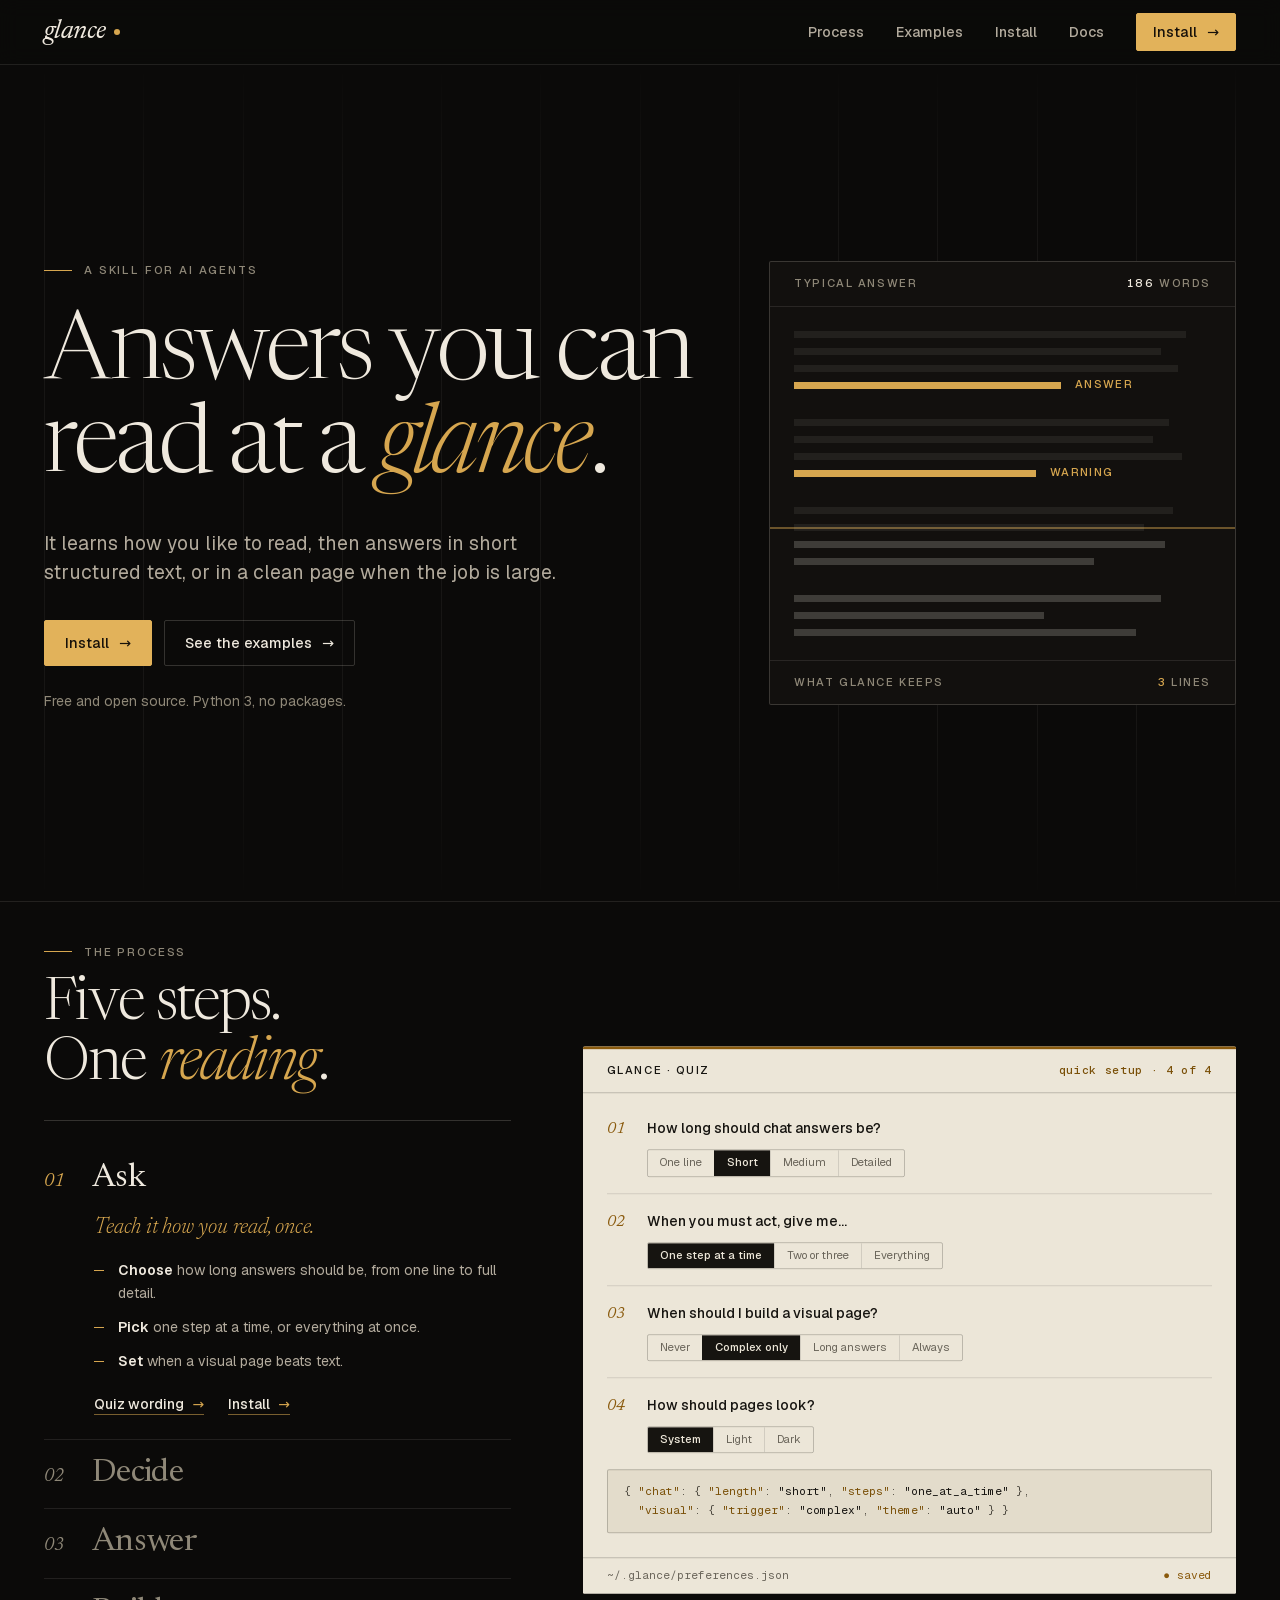
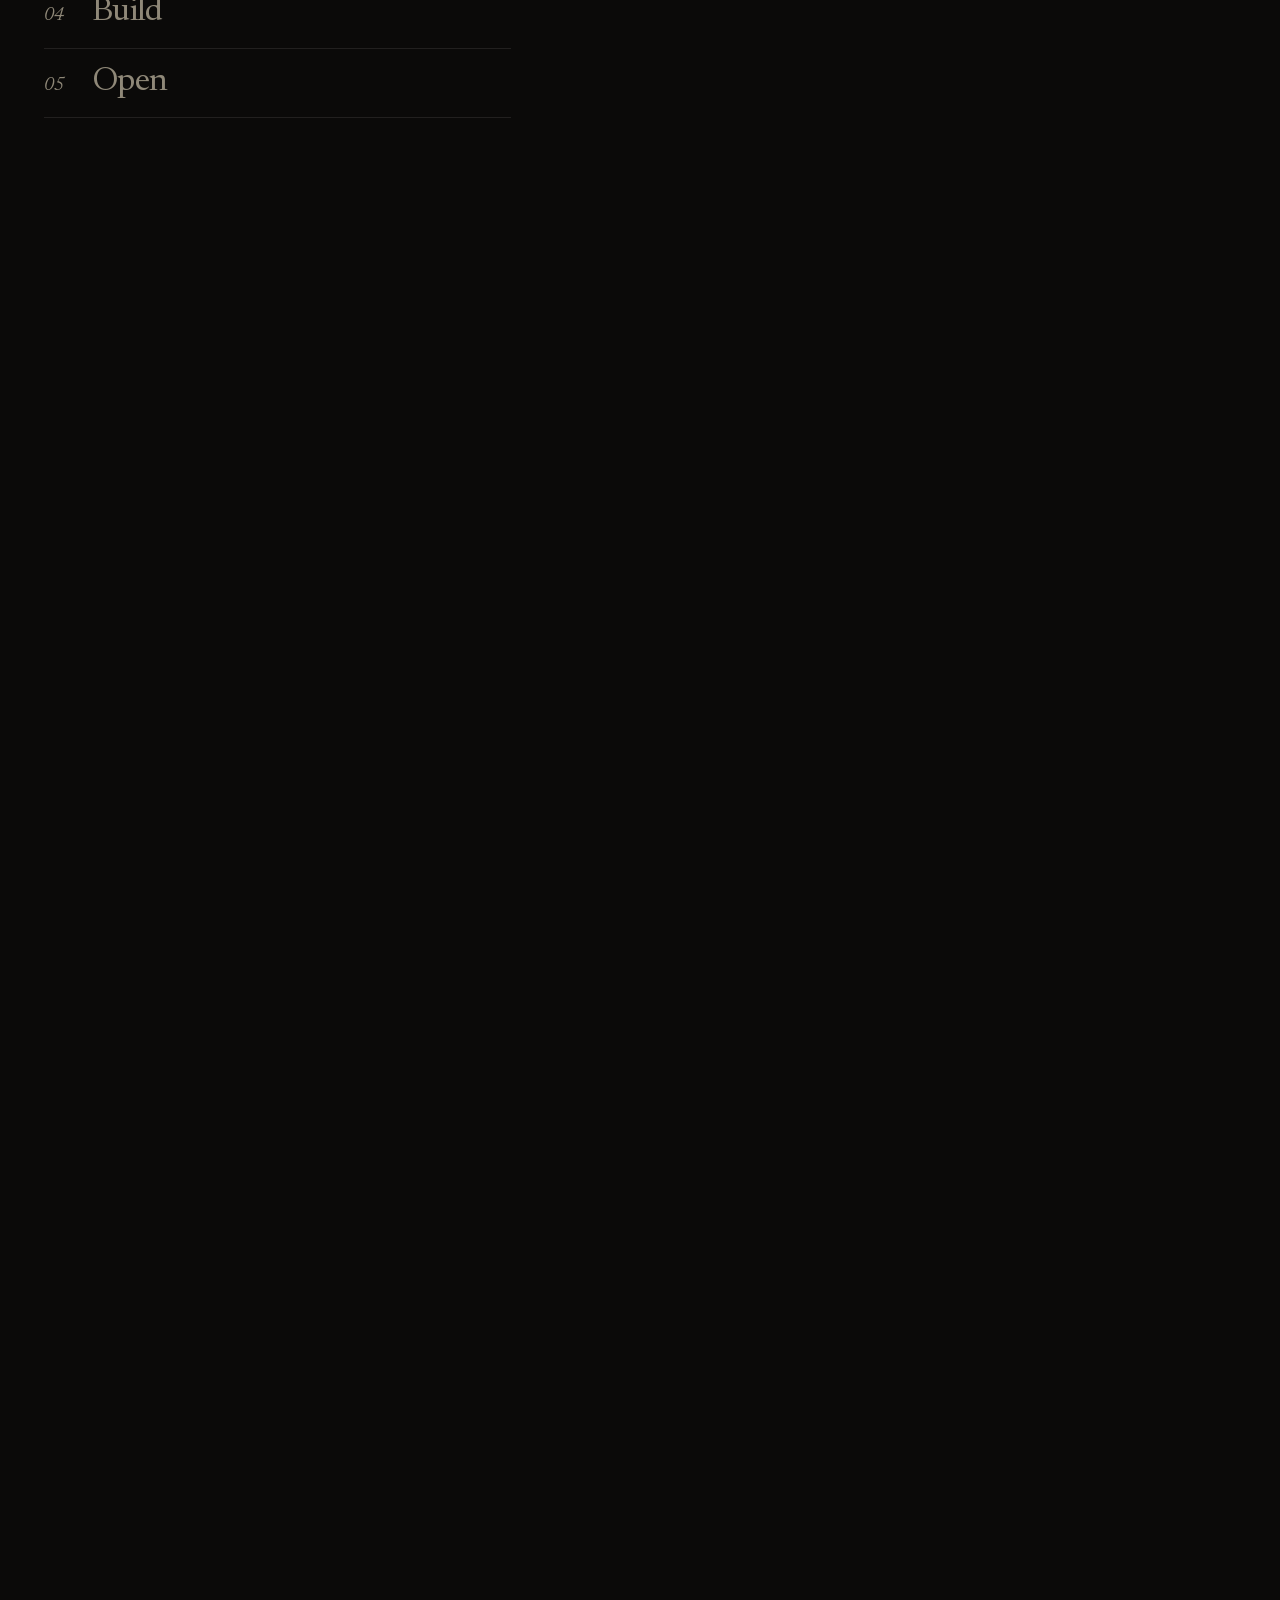
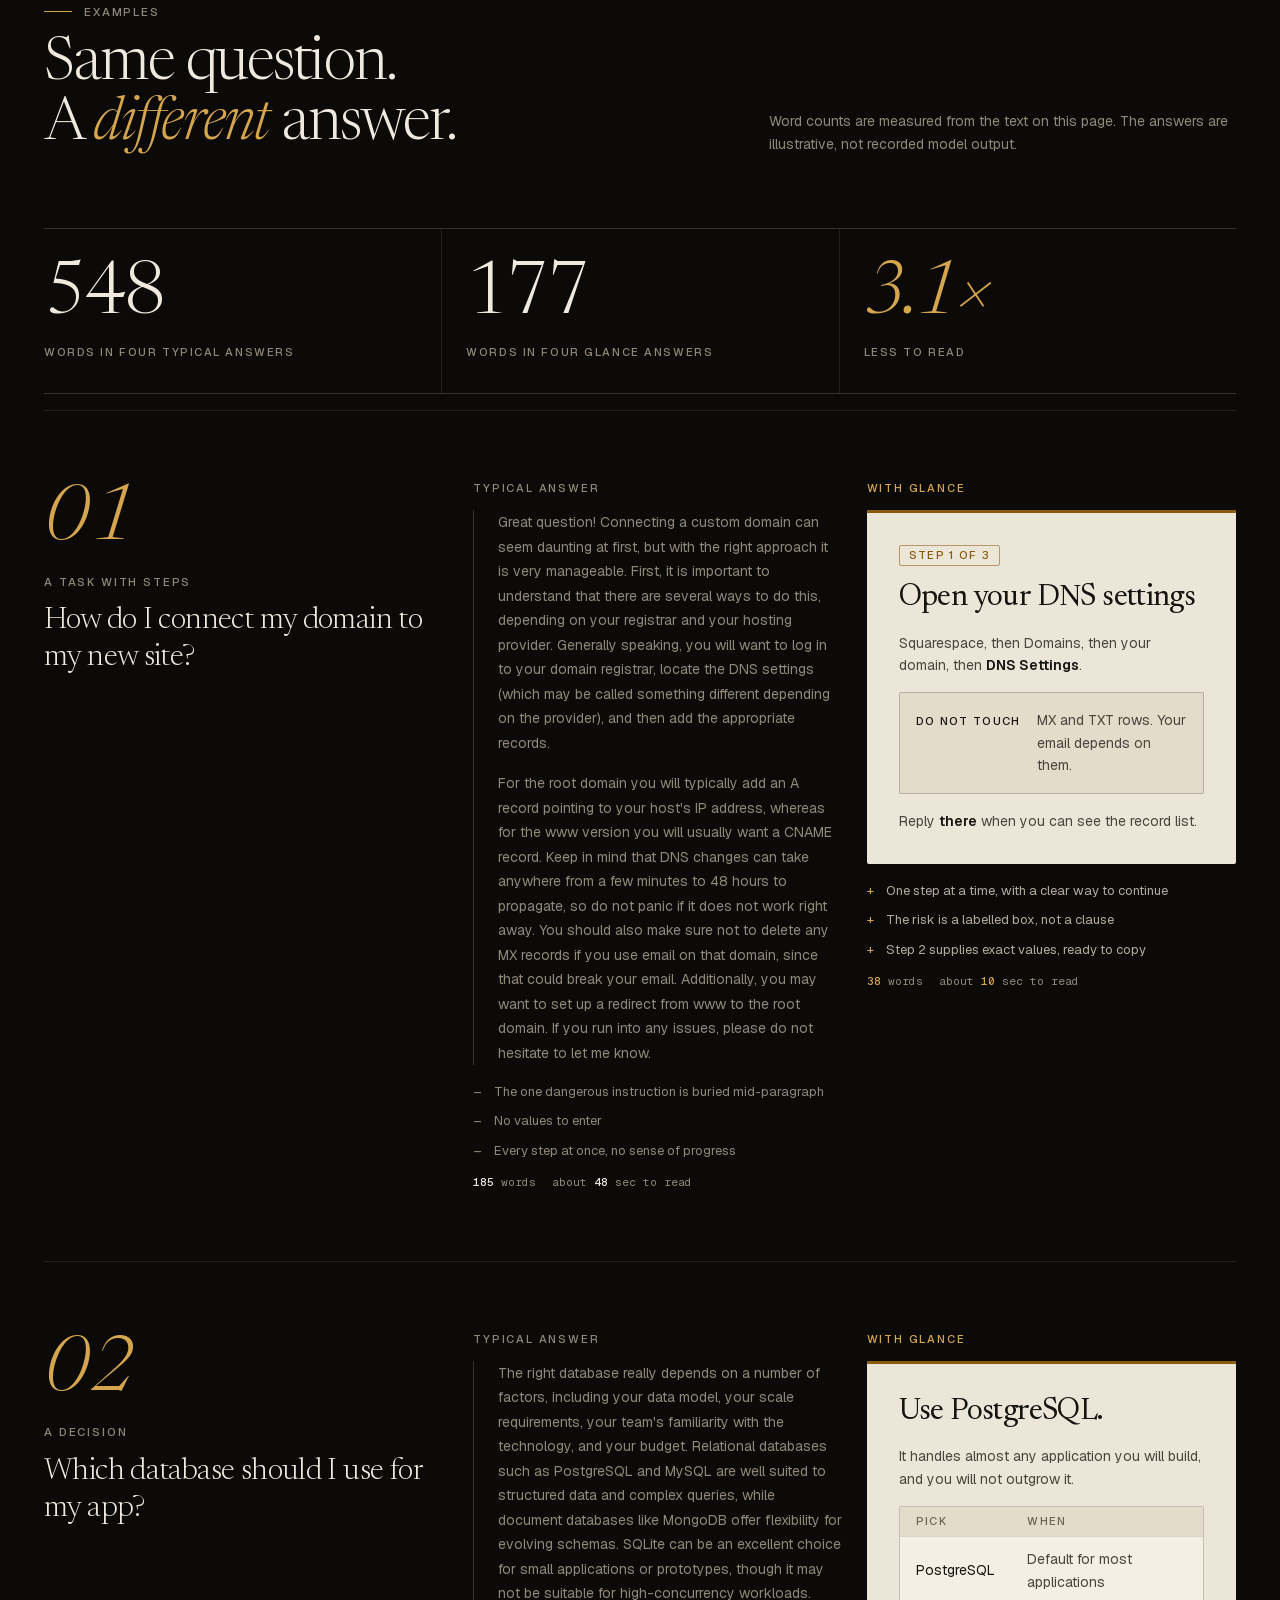
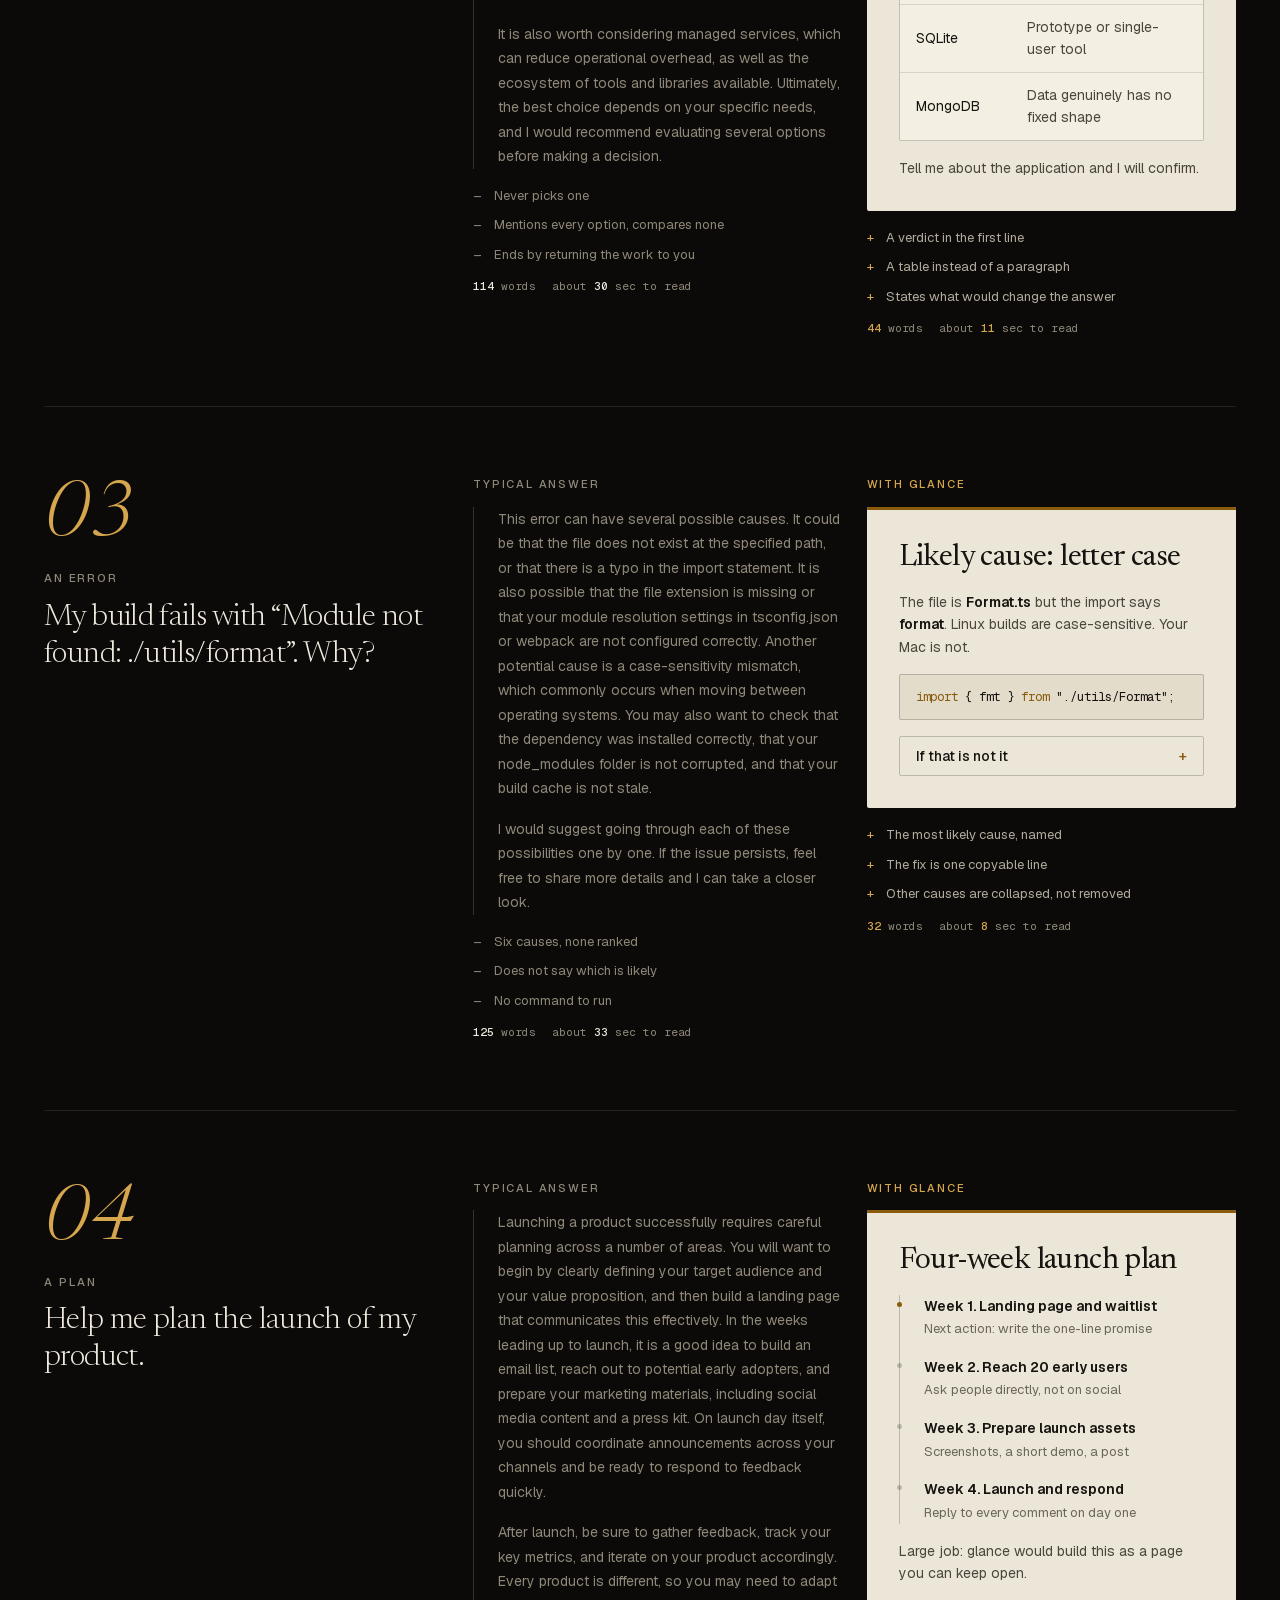
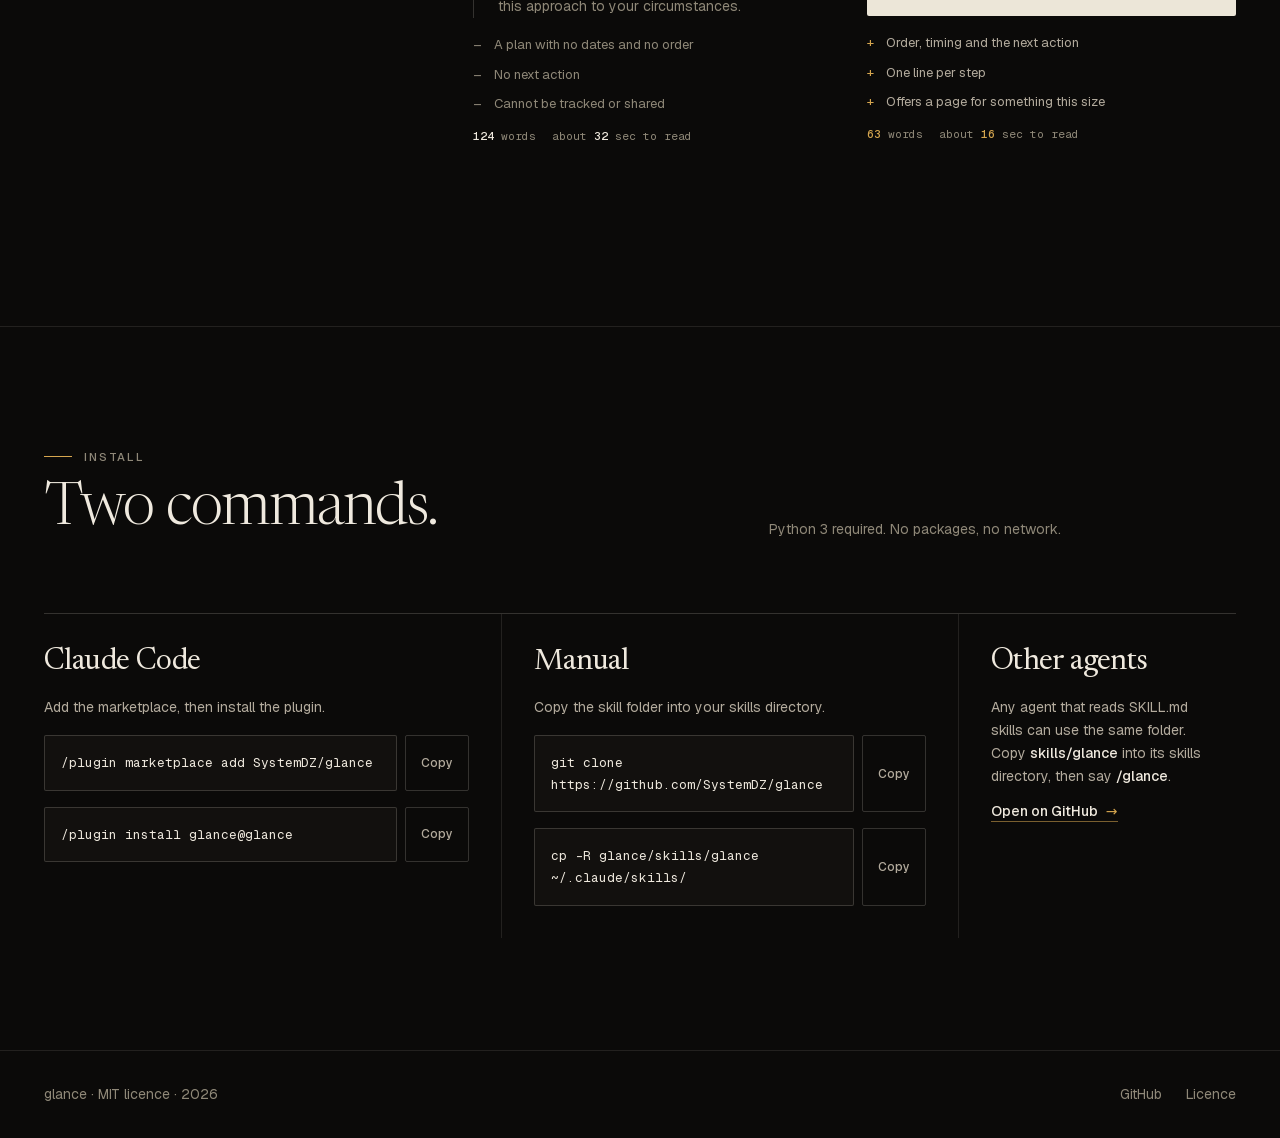
==== commit 65313054: "Redesign demo site: editorial instrument direction Warm graphite and bone with a single brass accent" ====
--- a/docs/index.html
+++ b/docs/index.html
@@ -10,64 +10,44 @@
 <link rel="stylesheet" href="site.css">
 </head>
 <body>
-
-<header class="topbar">
- <a class="logo" href="#top" aria-label="glance, home"><svg viewBox="0 0 24 24" aria-hidden="true"><circle cx="12" cy="12" r="9"/><circle cx="12" cy="12" r="2.2" fill="currentColor" style="fill:var(--accent)"/></svg>glance</a>
+<header class="top"><div class="top-in">
+ <a class="mark" href="#top" aria-label="glance, home">glance<i aria-hidden="true"></i></a>
  <nav class="nav" aria-label="Primary">
-  <a href="#process">Process</a>
-  <a href="#examples">Examples</a>
-  <a href="#install">Install</a>
-  <div class="dd" id="dd"><button type="button" aria-haspopup="true" aria-expanded="false">Docs <svg class="chev" viewBox="0 0 10 10" aria-hidden="true"><path d="M1.5 3.5L5 7l3.5-3.5"/></svg></button>
-   <div class="dd-menu" role="menu">
-    <a role="menuitem" href="https://github.com/SystemDZ/glance/blob/main/skills/glance/SKILL.md" target="_blank" rel="noopener">SKILL.md <span aria-hidden="true">&#8599;</span></a>
-    <a role="menuitem" href="https://github.com/SystemDZ/glance/blob/main/skills/glance/references/quiz.md" target="_blank" rel="noopener">Quiz <span aria-hidden="true">&#8599;</span></a>
-    <a role="menuitem" href="https://github.com/SystemDZ/glance/blob/main/skills/glance/references/components.md" target="_blank" rel="noopener">Components <span aria-hidden="true">&#8599;</span></a>
-   </div>
-  </div>
+  <a href="#process">Process</a><a href="#examples">Examples</a><a href="#install">Install</a>
+  <a href="https://github.com/SystemDZ/glance/blob/main/skills/glance/SKILL.md" target="_blank" rel="noopener">Docs</a>
+  <a class="btn" href="#install">Install <span class="arr" aria-hidden="true">→</span></a>
  </nav>
- <div class="top-actions">
-  <a class="btn ghost" href="https://github.com/SystemDZ/glance" target="_blank" rel="noopener">GitHub <span class="arr" aria-hidden="true">&#8599;</span></a>
-  <a class="btn primary" href="#install">Install <span class="arr" aria-hidden="true">&#8599;</span></a>
- </div>
-</header>
+</div></header>
 
 <main id="top">
 <section class="hero" aria-labelledby="hero-h">
- <div class="hero-rings" aria-hidden="true"><svg viewBox="0 0 1000 1000"><circle cx="500" cy="500" r="480"/><circle class="m" cx="500" cy="500" r="380"/><circle cx="500" cy="500" r="280"/><circle cx="500" cy="500" r="180"/></svg></div>
- <div class="hero-glow" aria-hidden="true"></div>
- <div class="hero-inner">
-  <h1 id="hero-h" class="rise">Answers you can read <br>at a glance.</h1>
-  <p class="rise d1">A skill for AI agents that learns how you like to read.</p>
-  <div class="hero-cta rise d2"><a class="btn primary" href="#install">Install <span class="arr" aria-hidden="true">&#8599;</span></a><a class="btn" href="#examples">See examples <span class="arr" aria-hidden="true">&#8599;</span></a></div>
- </div>
- <div class="cue" aria-hidden="true"></div>
+ <div class="cols" aria-hidden="true"><div></div></div>
+ <div class="hero-in">
+  <div>
+   <span class="eyebrow rise">A skill for AI agents</span>
+   <h1 id="hero-h" class="rise d1">Answers you can read at a <em>glance</em>.</h1>
+   <p class="lede rise d2">It learns how you like to read, then answers in short structured text, or in a clean page when the job is large.</p>
+   <div class="hero-cta rise d3"><a class="btn primary" href="#install">Install <span class="arr" aria-hidden="true">→</span></a><a class="btn" href="#examples">See the examples <span class="arr" aria-hidden="true">→</span></a></div>
+   <p class="fine rise d3">Free and open source. Python 3, no packages.</p>
+  </div>
+  <figure class="scan rise d2" id="scan" aria-label="A long answer reduced to the lines that matter">
+   <div class="scan-bar"><span>Typical answer</span><span><b>186</b> words</span></div>
+   <div class="scan-body"><div class="beam" id="beam"></div><i class="ln" style="--w:94%"></i><i class="ln" style="--w:88%"></i><i class="ln" style="--w:92%"></i><i class="ln key" style="--w:64%" data-label="Answer"></i><i class="ln gap"></i><i class="ln" style="--w:90%"></i><i class="ln" style="--w:86%"></i><i class="ln" style="--w:93%"></i><i class="ln key" style="--w:58%" data-label="Warning"></i><i class="ln gap"></i><i class="ln" style="--w:91%"></i><i class="ln" style="--w:84%"></i><i class="ln" style="--w:89%"></i><i class="ln" style="--w:72%"></i><i class="ln gap"></i><i class="ln" style="--w:88%"></i><i class="ln key" style="--w:60%" data-label="Next step"></i><i class="ln" style="--w:82%"></i></div>
+   <div class="scan-bar"><span>What glance keeps</span><span class="kept"><b id="kept">3</b> lines</span></div>
+  </figure>
+ </div>
 </section>
 
-<div id="process"><section class="lc" id="lifecycle" aria-labelledby="lc-h">
- <h2 class="sr-only" id="lc-h">How glance works, in five stages</h2>
- <div class="lc-sticky">
-  <div class="lc-ring" aria-hidden="false">
-   <svg viewBox="0 0 260 260" aria-hidden="true">
-    <circle class="ring-main" cx="130" cy="130" r="100"/>
-    <circle class="ring-soft" cx="130" cy="130" r="86"/>
-    <circle class="ring-soft" cx="130" cy="130" r="70"/>
-    <circle class="ring-soft" cx="130" cy="130" r="54"/>
-    <circle class="ring-ticks" id="ticks" cx="130" cy="130" r="106"/>
-   </svg>
-   <div class="lc-link" aria-hidden="true"></div>
-   <button class="pill" type="button" data-i="0" aria-label="Stage 1: Ask"><span class="pill-label"><b>01</b>Ask</span><span class="node"><svg viewBox="0 0 24 24" aria-hidden="true"><path d="M4 7h9M17 7h3M4 12h3M11 12h9M4 17h11M19 17h1"/><circle cx="15" cy="7" r="2"/><circle cx="9" cy="12" r="2"/><circle cx="17" cy="17" r="2"/></svg></span></button><button class="pill" type="button" data-i="1" aria-label="Stage 2: Decide"><span class="pill-label"><b>02</b>Decide</span><span class="node"><svg viewBox="0 0 24 24" aria-hidden="true"><path d="M12 3l8 9-8 9-8-9z"/></svg></span></button><button class="pill" type="button" data-i="2" aria-label="Stage 3: Answer"><span class="pill-label"><b>03</b>Answer</span><span class="node"><svg viewBox="0 0 24 24" aria-hidden="true"><path d="M4 7h16M4 12h10M4 17h13"/></svg></span></button><button class="pill" type="button" data-i="3" aria-label="Stage 4: Build"><span class="pill-label"><b>04</b>Build</span><span class="node"><svg viewBox="0 0 24 24" aria-hidden="true"><rect x="4" y="4" width="7" height="7" rx="1.5"/><rect x="13" y="4" width="7" height="7" rx="1.5"/><rect x="4" y="13" width="7" height="7" rx="1.5"/><rect x="13" y="13" width="7" height="7" rx="1.5"/></svg></span></button><button class="pill" type="button" data-i="4" aria-label="Stage 5: Open"><span class="pill-label"><b>05</b>Open</span><span class="node"><svg viewBox="0 0 24 24" aria-hidden="true"><path d="M8 16L16 8M9 8h7v7"/></svg></span></button>
-  </div>
-  <div class="lc-stages">
-   <article class="lc-stage is-active" data-i="0" aria-label="Ask">
-    <div class="mini-ring" aria-hidden="true"><span class="on" style="--a:0deg"></span><span class="" style="--a:24deg"></span><span class="" style="--a:48deg"></span><span class="cap" style="--a:0deg">01 · Ask</span></div>
-    <div class="lc-text">
-     <p class="lc-count">01 / 05</p>
-     <h3 class="lc-title">Ask</h3>
-     <p class="lc-tag">Teach it how you read, once.</p>
-     <ul class="lc-list"><li><b>Choose</b> how long answers should be, from one line to full detail.</li><li><b>Pick</b> one step at a time, or everything at once.</li><li><b>Set</b> when a visual page beats text.</li></ul>
-     <div class="lc-actions"><a class="btn" href="https://github.com/SystemDZ/glance/blob/main/skills/glance/references/quiz.md" target="_blank" rel="noopener">Quiz wording <span class="arr" aria-hidden="true">↗</span></a><a class="btn" href="https://github.com/SystemDZ/glance#install" target="_blank" rel="noopener">Install <span class="arr" aria-hidden="true">↗</span></a></div>
-    </div>
-    <div class="lc-mock"><div class="app" aria-hidden="true">
+<section class="proc" id="process" aria-labelledby="proc-h">
+ <div class="proc-sticky">
+  <div class="proc-left">
+   <div><span class="eyebrow">The process</span><h2 class="h2" id="proc-h">Five steps. One <em>reading</em>.</h2></div>
+   <div class="prog" aria-hidden="true"><i></i></div>
+   <ol class="stages">
+    <li class="stage is-active" data-i="0">
+     <button class="stage-head" type="button" aria-expanded="true"><span class="num">01</span><span class="name">Ask</span></button>
+     <div class="stage-body"><div><div class="stage-inner"><p class="tagline">Teach it how you read, once.</p><ul class="bul"><li><b>Choose</b> how long answers should be, from one line to full detail.</li><li><b>Pick</b> one step at a time, or everything at once.</li><li><b>Set</b> when a visual page beats text.</li></ul><div class="links"><a class="link" href="https://github.com/SystemDZ/glance/blob/main/skills/glance/references/quiz.md" target="_blank" rel="noopener">Quiz wording <span class="arr" aria-hidden="true">→</span></a><a class="link" href="#install">Install <span class="arr" aria-hidden="true">→</span></a></div></div></div></div>
+     <div class="sheet-wrap"><div class="sheet"><div class="app" aria-hidden="true">
  <div class="app-bar"><i></i><i></i><i></i><span>glance · quiz</span><em>quick setup · 4 of 4</em></div>
  <div class="app-body">
   <div class="qrow"><span class="n">01</span><div><p>How long should chat answers be?</p><div class="seg"><span class="">One line</span><span class="on">Short</span><span class="">Medium</span><span class="">Detailed</span></div></div></div>
@@ -78,18 +58,12 @@
   <span class="k">"visual"</span>: { <span class="k">"trigger"</span>: <span class="s">"complex"</span>, <span class="k">"theme"</span>: <span class="s">"auto"</span> } }</pre>
  </div>
  <div class="app-foot"><span>~/.glance/preferences.json</span><span class="ok">● saved</span></div>
-</div></div>
-   </article>
-   <article class="lc-stage" data-i="1" aria-label="Decide">
-    <div class="mini-ring" aria-hidden="true"><span class="" style="--a:-24deg"></span><span class="on" style="--a:0deg"></span><span class="" style="--a:24deg"></span><span class="" style="--a:48deg"></span><span class="cap" style="--a:0deg">02 · Decide</span></div>
-    <div class="lc-text">
-     <p class="lc-count">02 / 05</p>
-     <h3 class="lc-title">Decide</h3>
-     <p class="lc-tag">Text or page, by a rule you can read.</p>
-     <ul class="lc-list"><li><b>Count</b> steps, options and values to copy in the answer.</li><li><b>Keep</b> yes/no answers and quick fixes as short text.</li><li><b>Escalate</b> anything with four steps or more to a page.</li></ul>
-     <div class="lc-actions"><a class="btn" href="https://github.com/SystemDZ/glance/blob/main/skills/glance/SKILL.md" target="_blank" rel="noopener">The rubric <span class="arr" aria-hidden="true">↗</span></a><a class="btn" href="#examples">Examples <span class="arr" aria-hidden="true">↗</span></a></div>
-    </div>
-    <div class="lc-mock"><div class="app" aria-hidden="true">
+</div></div></div>
+    </li>
+    <li class="stage" data-i="1">
+     <button class="stage-head" type="button" aria-expanded="false"><span class="num">02</span><span class="name">Decide</span></button>
+     <div class="stage-body"><div><div class="stage-inner"><p class="tagline">Text or page, by a rule you can read.</p><ul class="bul"><li><b>Count</b> steps, options and values to copy in the answer.</li><li><b>Keep</b> yes/no answers and quick fixes as short text.</li><li><b>Escalate</b> anything with four steps or more to a page.</li></ul><div class="links"><a class="link" href="https://github.com/SystemDZ/glance/blob/main/skills/glance/SKILL.md" target="_blank" rel="noopener">The rubric <span class="arr" aria-hidden="true">→</span></a><a class="link" href="#examples">Examples <span class="arr" aria-hidden="true">→</span></a></div></div></div></div>
+     <div class="sheet-wrap"><div class="sheet"><div class="app" aria-hidden="true">
  <div class="app-bar"><i></i><i></i><i></i><span>glance · rubric</span><em>domain-checklist</em></div>
  <div class="app-body">
   <span class="lbl">Signals found in this answer</span>
@@ -103,18 +77,12 @@
   <div class="verdict"><b>Build a page</b><span>2 strong · 1 weak<br>rule: 1 strong, or 2 weak</span></div>
  </div>
  <div class="app-foot"><span>trigger: complex</span><span class="ok">● decided in 0.1 s</span></div>
-</div></div>
-   </article>
-   <article class="lc-stage" data-i="2" aria-label="Answer">
-    <div class="mini-ring" aria-hidden="true"><span class="" style="--a:-48deg"></span><span class="" style="--a:-24deg"></span><span class="on" style="--a:0deg"></span><span class="" style="--a:24deg"></span><span class="" style="--a:48deg"></span><span class="cap" style="--a:0deg">03 · Answer</span></div>
-    <div class="lc-text">
-     <p class="lc-count">03 / 05</p>
-     <h3 class="lc-title">Answer</h3>
-     <p class="lc-tag">Short, structured, one step at a time.</p>
-     <ul class="lc-list"><li><b>Lead</b> with the verdict, never a preamble.</li><li><b>Show</b> values in tables and code, not inside sentences.</li><li><b>Wait</b> for “done” before sending the next step.</li></ul>
-     <div class="lc-actions"><a class="btn" href="#examples">Bad vs good <span class="arr" aria-hidden="true">↗</span></a><a class="btn" href="https://github.com/SystemDZ/glance/blob/main/skills/glance/SKILL.md" target="_blank" rel="noopener">SKILL.md <span class="arr" aria-hidden="true">↗</span></a></div>
-    </div>
-    <div class="lc-mock"><div class="app" aria-hidden="true">
+</div></div></div>
+    </li>
+    <li class="stage" data-i="2">
+     <button class="stage-head" type="button" aria-expanded="false"><span class="num">03</span><span class="name">Answer</span></button>
+     <div class="stage-body"><div><div class="stage-inner"><p class="tagline">Short, structured, one step at a time.</p><ul class="bul"><li><b>Lead</b> with the verdict, never a preamble.</li><li><b>Show</b> values in tables and code, not inside sentences.</li><li><b>Wait</b> for “done” before sending the next step.</li></ul><div class="links"><a class="link" href="#examples">Typical vs glance <span class="arr" aria-hidden="true">→</span></a><a class="link" href="https://github.com/SystemDZ/glance/blob/main/skills/glance/SKILL.md" target="_blank" rel="noopener">SKILL.md <span class="arr" aria-hidden="true">→</span></a></div></div></div></div>
+     <div class="sheet-wrap"><div class="sheet"><div class="app" aria-hidden="true">
  <div class="app-bar"><i></i><i></i><i></i><span>chat</span><em>style: short · one step at a time</em></div>
  <div class="app-body">
   <div class="msg user">How do I connect my domain to my new site?</div>
@@ -128,18 +96,12 @@
   <div class="stats"><span><b>38</b> words</span><span>≈ <b>10</b> sec to read</span><span>vs <b>185</b> words typical</span></div>
  </div>
  <div class="app-foot"><span>answer first · values in tables · one question</span><span class="ok">● short</span></div>
-</div></div>
-   </article>
-   <article class="lc-stage" data-i="3" aria-label="Build">
-    <div class="mini-ring" aria-hidden="true"><span class="" style="--a:-48deg"></span><span class="" style="--a:-24deg"></span><span class="on" style="--a:0deg"></span><span class="" style="--a:24deg"></span><span class="cap" style="--a:0deg">04 · Build</span></div>
-    <div class="lc-text">
-     <p class="lc-count">04 / 05</p>
-     <h3 class="lc-title">Build</h3>
-     <p class="lc-tag">A clean page from ten lines of HTML.</p>
-     <ul class="lc-list"><li><b>Write</b> only the body. The design system does the rest.</li><li><b>Copy</b> buttons, hands-off boxes, light and dark themes.</li><li><b>Stay</b> offline: no fonts or scripts from the web.</li></ul>
-     <div class="lc-actions"><a class="btn" href="https://github.com/SystemDZ/glance/blob/main/skills/glance/references/components.md" target="_blank" rel="noopener">Components <span class="arr" aria-hidden="true">↗</span></a><a class="btn" href="https://github.com/SystemDZ/glance/tree/main/skills/glance" target="_blank" rel="noopener">Source <span class="arr" aria-hidden="true">↗</span></a></div>
-    </div>
-    <div class="lc-mock"><div class="app" aria-hidden="true">
+</div></div></div>
+    </li>
+    <li class="stage" data-i="3">
+     <button class="stage-head" type="button" aria-expanded="false"><span class="num">04</span><span class="name">Build</span></button>
+     <div class="stage-body"><div><div class="stage-inner"><p class="tagline">A clean page from ten lines of HTML.</p><ul class="bul"><li><b>Write</b> only the body. The design system does the rest.</li><li><b>Copy</b> buttons, hands-off boxes, light and dark themes.</li><li><b>Stay</b> offline: no fonts or scripts from the web.</li></ul><div class="links"><a class="link" href="https://github.com/SystemDZ/glance/blob/main/skills/glance/references/components.md" target="_blank" rel="noopener">Components <span class="arr" aria-hidden="true">→</span></a><a class="link" href="https://github.com/SystemDZ/glance/tree/main/skills/glance" target="_blank" rel="noopener">Source <span class="arr" aria-hidden="true">→</span></a></div></div></div></div>
+     <div class="sheet-wrap"><div class="sheet"><div class="app" aria-hidden="true">
  <div class="app-bar"><i></i><i></i><i></i><span>body.html → page</span><em>10 lines in, one page out</em></div>
  <div class="app-body">
   <div class="split">
@@ -160,18 +122,12 @@
   </div>
  </div>
  <div class="app-foot"><span>offline · no fonts or scripts from the web</span><span class="ok">● built</span></div>
-</div></div>
-   </article>
-   <article class="lc-stage" data-i="4" aria-label="Open">
-    <div class="mini-ring" aria-hidden="true"><span class="" style="--a:-48deg"></span><span class="" style="--a:-24deg"></span><span class="on" style="--a:0deg"></span><span class="cap" style="--a:0deg">05 · Open</span></div>
-    <div class="lc-text">
-     <p class="lc-count">05 / 05</p>
-     <h3 class="lc-title">Open</h3>
-     <p class="lc-tag">Opens in your browser. Link in chat.</p>
-     <ul class="lc-list"><li><b>Open</b> the page in your default browser, straight away.</li><li><b>Print</b> the link, so you can reopen or share the file.</li><li><b>Prune</b> old pages with one command.</li></ul>
-     <div class="lc-actions"><a class="btn" href="https://github.com/SystemDZ/glance#install" target="_blank" rel="noopener">Install <span class="arr" aria-hidden="true">↗</span></a><a class="btn" href="https://github.com/SystemDZ/glance" target="_blank" rel="noopener">GitHub <span class="arr" aria-hidden="true">↗</span></a></div>
-    </div>
-    <div class="lc-mock"><div class="app" aria-hidden="true">
+</div></div></div>
+    </li>
+    <li class="stage" data-i="4">
+     <button class="stage-head" type="button" aria-expanded="false"><span class="num">05</span><span class="name">Open</span></button>
+     <div class="stage-body"><div><div class="stage-inner"><p class="tagline">Opens in your browser. Link in chat.</p><ul class="bul"><li><b>Open</b> the page in your default browser, straight away.</li><li><b>Print</b> the link, so you can reopen or share the file.</li><li><b>Prune</b> old pages with one command.</li></ul><div class="links"><a class="link" href="#install">Install <span class="arr" aria-hidden="true">→</span></a><a class="link" href="https://github.com/SystemDZ/glance" target="_blank" rel="noopener">GitHub <span class="arr" aria-hidden="true">→</span></a></div></div></div></div>
+     <div class="sheet-wrap"><div class="sheet"><div class="app" aria-hidden="true">
  <div class="app-bar"><i></i><i></i><i></i><span>browser</span><em>opened automatically</em></div>
  <div class="app-body">
   <div class="url"><i></i>file:///Users/you/.glance/pages/20261018-domain-checklist.html</div>
@@ -192,156 +148,138 @@
   </div>
  </div>
  <div class="app-foot"><span>LINK: file:///…/domain-checklist.html</span><span class="ok">● opened</span></div>
-</div></div>
-   </article>
-  </div>
- </div>
-</section></div>
-
-<section class="sec" id="examples" aria-labelledby="ex-h">
- <div class="sec-head reveal"><span class="eyebrow">Examples</span><h2 class="h2" id="ex-h">Same question, different answer.</h2><p class="note">Word counts are measured from the text on this page. The answers are illustrative, not recorded model output.</p></div>
+</div></div></div>
+    </li>
+   </ol>
+  </div>
+ </div>
+</section>
+
+<section class="sec" id="examples" aria-labelledby="ex-h"><div class="sec-in">
+ <div class="sec-head reveal"><div><span class="eyebrow">Examples</span><h2 class="h2" id="ex-h">Same question. A <em>different</em> answer.</h2></div><p class="note">Word counts are measured from the text on this page. The answers are illustrative, not recorded model output.</p></div>
  <div class="metrics reveal">
   <div class="metric"><b id="m-bad">&ndash;</b><span>Words in four typical answers</span></div>
   <div class="metric"><b id="m-good">&ndash;</b><span>Words in four glance answers</span></div>
   <div class="metric hi"><b id="m-ratio">&ndash;</b><span>Less to read</span></div>
  </div>
- <article class="example reveal">
-  <div class="ex-head"><span class="eyebrow">01 / A task with steps</span><h3 class="ex-q">How do I connect my domain to my new site?</h3></div>
-  <div class="vs">
-   <div class="pane typical"><div class="pane-label"><span>Typical answer</span></div><div class="card typical measure"><p>Great question! Connecting a custom domain can seem daunting at first, but with the right approach it is very manageable. First, it is important to understand that there are several ways to do this, depending on your registrar and your hosting provider. Generally speaking, you will want to log in to your domain registrar, locate the DNS settings (which may be called something different depending on the provider), and then add the appropriate records.</p><p>For the root domain you will typically add an A record pointing to your host's IP address, whereas for the www version you will usually want a CNAME record. Keep in mind that DNS changes can take anywhere from a few minutes to 48 hours to propagate, so do not panic if it does not work right away. You should also make sure not to delete any MX records if you use email on that domain, since that could break your email. Additionally, you may want to set up a redirect from www to the root domain. If you run into any issues, please do not hesitate to let me know.</p></div><ul class="notes"><li>The one dangerous instruction is buried mid-paragraph</li><li>No values to enter</li><li>Every step at once, no sense of progress</li></ul><div class="meter"></div></div>
-   <div class="pane glance"><div class="pane-label"><span>With glance</span></div><div class="card glance measure"><span class="g-tag">Step 1 of 3</span><h3 class="g-title">Open your DNS settings</h3><p>Squarespace, then Domains, then your domain, then <b>DNS Settings</b>.</p><div class="g-warn"><span>Do not touch</span><span>MX and TXT rows. Your email depends on them.</span></div><p>Reply <b>there</b> when you can see the record list.</p></div><ul class="notes"><li>One step at a time, with a clear way to continue</li><li>The risk is a labelled box, not a clause</li><li>Step 2 supplies exact values, ready to copy</li></ul><div class="meter"></div></div>
-  </div>
- </article>
- <article class="example reveal">
-  <div class="ex-head"><span class="eyebrow">02 / A decision</span><h3 class="ex-q">Which database should I use for my app?</h3></div>
-  <div class="vs">
-   <div class="pane typical"><div class="pane-label"><span>Typical answer</span></div><div class="card typical measure"><p>The right database really depends on a number of factors, including your data model, your scale requirements, your team's familiarity with the technology, and your budget. Relational databases such as PostgreSQL and MySQL are well suited to structured data and complex queries, while document databases like MongoDB offer flexibility for evolving schemas. SQLite can be an excellent choice for small applications or prototypes, though it may not be suitable for high-concurrency workloads.</p><p>It is also worth considering managed services, which can reduce operational overhead, as well as the ecosystem of tools and libraries available. Ultimately, the best choice depends on your specific needs, and I would recommend evaluating several options before making a decision.</p></div><ul class="notes"><li>Never picks one</li><li>Mentions every option, compares none</li><li>Ends by returning the work to you</li></ul><div class="meter"></div></div>
-   <div class="pane glance"><div class="pane-label"><span>With glance</span></div><div class="card glance measure"><h3 class="g-title">Use PostgreSQL.</h3><p>It handles almost any application you will build, and you will not outgrow it.</p><div class="tbl"><div class="tr h" style="grid-template-columns:1fr 1.6fr"><span>Pick</span><span>When</span></div><div class="tr" style="grid-template-columns:1fr 1.6fr"><span class="name">PostgreSQL</span><span>Default for most applications</span></div><div class="tr" style="grid-template-columns:1fr 1.6fr"><span class="name">SQLite</span><span>Prototype or single-user tool</span></div><div class="tr" style="grid-template-columns:1fr 1.6fr"><span class="name">MongoDB</span><span>Data genuinely has no fixed shape</span></div></div><p>Tell me about the application and I will confirm.</p></div><ul class="notes"><li>A verdict in the first line</li><li>A table instead of a paragraph</li><li>States what would change the answer</li></ul><div class="meter"></div></div>
-  </div>
- </article>
- <article class="example reveal">
-  <div class="ex-head"><span class="eyebrow">03 / An error</span><h3 class="ex-q">My build fails with “Module not found: ./utils/format”. Why?</h3></div>
-  <div class="vs">
-   <div class="pane typical"><div class="pane-label"><span>Typical answer</span></div><div class="card typical measure"><p>This error can have several possible causes. It could be that the file does not exist at the specified path, or that there is a typo in the import statement. It is also possible that the file extension is missing or that your module resolution settings in tsconfig.json or webpack are not configured correctly. Another potential cause is a case-sensitivity mismatch, which commonly occurs when moving between operating systems. You may also want to check that the dependency was installed correctly, that your node_modules folder is not corrupted, and that your build cache is not stale.</p><p>I would suggest going through each of these possibilities one by one. If the issue persists, feel free to share more details and I can take a closer look.</p></div><ul class="notes"><li>Six causes, none ranked</li><li>Does not say which is likely</li><li>No command to run</li></ul><div class="meter"></div></div>
-   <div class="pane glance"><div class="pane-label"><span>With glance</span></div><div class="card glance measure"><h3 class="g-title">Likely cause: letter case</h3><p>The file is <b>Format.ts</b> but the import says <b>format</b>. Linux builds are case-sensitive. Your Mac is not.</p><pre class="g-code"><span class="k">import</span> { fmt } <span class="k">from</span> "./utils/Format";</pre><details class="g-more"><summary>If that is not it</summary><div>Check the path, the tsconfig paths setting, and clear the build cache.</div></details></div><ul class="notes"><li>The most likely cause, named</li><li>The fix is one copyable line</li><li>Other causes are collapsed, not removed</li></ul><div class="meter"></div></div>
-  </div>
- </article>
- <article class="example reveal">
-  <div class="ex-head"><span class="eyebrow">04 / A plan</span><h3 class="ex-q">Help me plan the launch of my product.</h3></div>
-  <div class="vs">
-   <div class="pane typical"><div class="pane-label"><span>Typical answer</span></div><div class="card typical measure"><p>Launching a product successfully requires careful planning across a number of areas. You will want to begin by clearly defining your target audience and your value proposition, and then build a landing page that communicates this effectively. In the weeks leading up to launch, it is a good idea to build an email list, reach out to potential early adopters, and prepare your marketing materials, including social media content and a press kit. On launch day itself, you should coordinate announcements across your channels and be ready to respond to feedback quickly.</p><p>After launch, be sure to gather feedback, track your key metrics, and iterate on your product accordingly. Every product is different, so you may need to adapt this approach to your circumstances.</p></div><ul class="notes"><li>A plan with no dates and no order</li><li>No next action</li><li>Cannot be tracked or shared</li></ul><div class="meter"></div></div>
-   <div class="pane glance"><div class="pane-label"><span>With glance</span></div><div class="card glance measure"><h3 class="g-title">Four-week launch plan</h3><ul class="g-time"><li class="now"><b>Week 1. Landing page and waitlist</b><span>Next action: write the one-line promise</span></li><li><b>Week 2. Reach 20 early users</b><span>Ask people directly, not on social</span></li><li><b>Week 3. Prepare launch assets</b><span>Screenshots, a short demo, a post</span></li><li><b>Week 4. Launch and respond</b><span>Reply to every comment on day one</span></li></ul><p>Large job: glance would build this as a page you can keep open.</p></div><ul class="notes"><li>Order, timing and the next action</li><li>One line per step</li><li>Offers a page for something this size</li></ul><div class="meter"></div></div>
-  </div>
- </article>
-</section>
-
-<section class="sec" id="install" aria-labelledby="in-h">
- <div class="sec-head reveal"><span class="eyebrow">Install</span><h2 class="h2" id="in-h">Two commands.</h2><p class="note">Python 3 required. No packages, no network.</p></div>
+  <article class="example reveal">
+   <div class="ex-head"><span class="ex-n">01</span><span class="ex-kind">A task with steps</span><h3 class="ex-q">How do I connect my domain to my new site?</h3></div>
+   <div class="vs">
+    <div class="pane typical"><span class="pane-label">Typical answer</span><div class="typical-text measure"><p>Great question! Connecting a custom domain can seem daunting at first, but with the right approach it is very manageable. First, it is important to understand that there are several ways to do this, depending on your registrar and your hosting provider. Generally speaking, you will want to log in to your domain registrar, locate the DNS settings (which may be called something different depending on the provider), and then add the appropriate records.</p><p>For the root domain you will typically add an A record pointing to your host's IP address, whereas for the www version you will usually want a CNAME record. Keep in mind that DNS changes can take anywhere from a few minutes to 48 hours to propagate, so do not panic if it does not work right away. You should also make sure not to delete any MX records if you use email on that domain, since that could break your email. Additionally, you may want to set up a redirect from www to the root domain. If you run into any issues, please do not hesitate to let me know.</p></div><ul class="notes"><li>The one dangerous instruction is buried mid-paragraph</li><li>No values to enter</li><li>Every step at once, no sense of progress</li></ul><div class="meter"></div></div>
+    <div class="pane glance"><span class="pane-label">With glance</span><div class="sheet card measure"><div class="inner"><span class="g-tag">Step 1 of 3</span><h3 class="g-title">Open your DNS settings</h3><p>Squarespace, then Domains, then your domain, then <b>DNS Settings</b>.</p><div class="g-warn"><span>Do not touch</span><span>MX and TXT rows. Your email depends on them.</span></div><p>Reply <b>there</b> when you can see the record list.</p></div></div><ul class="notes"><li>One step at a time, with a clear way to continue</li><li>The risk is a labelled box, not a clause</li><li>Step 2 supplies exact values, ready to copy</li></ul><div class="meter"></div></div>
+   </div>
+  </article>
+  <article class="example reveal">
+   <div class="ex-head"><span class="ex-n">02</span><span class="ex-kind">A decision</span><h3 class="ex-q">Which database should I use for my app?</h3></div>
+   <div class="vs">
+    <div class="pane typical"><span class="pane-label">Typical answer</span><div class="typical-text measure"><p>The right database really depends on a number of factors, including your data model, your scale requirements, your team's familiarity with the technology, and your budget. Relational databases such as PostgreSQL and MySQL are well suited to structured data and complex queries, while document databases like MongoDB offer flexibility for evolving schemas. SQLite can be an excellent choice for small applications or prototypes, though it may not be suitable for high-concurrency workloads.</p><p>It is also worth considering managed services, which can reduce operational overhead, as well as the ecosystem of tools and libraries available. Ultimately, the best choice depends on your specific needs, and I would recommend evaluating several options before making a decision.</p></div><ul class="notes"><li>Never picks one</li><li>Mentions every option, compares none</li><li>Ends by returning the work to you</li></ul><div class="meter"></div></div>
+    <div class="pane glance"><span class="pane-label">With glance</span><div class="sheet card measure"><div class="inner"><h3 class="g-title">Use PostgreSQL.</h3><p>It handles almost any application you will build, and you will not outgrow it.</p><div class="tbl"><div class="tr h" style="grid-template-columns:1fr 1.6fr"><span>Pick</span><span>When</span></div><div class="tr" style="grid-template-columns:1fr 1.6fr"><span class="name">PostgreSQL</span><span>Default for most applications</span></div><div class="tr" style="grid-template-columns:1fr 1.6fr"><span class="name">SQLite</span><span>Prototype or single-user tool</span></div><div class="tr" style="grid-template-columns:1fr 1.6fr"><span class="name">MongoDB</span><span>Data genuinely has no fixed shape</span></div></div><p>Tell me about the application and I will confirm.</p></div></div><ul class="notes"><li>A verdict in the first line</li><li>A table instead of a paragraph</li><li>States what would change the answer</li></ul><div class="meter"></div></div>
+   </div>
+  </article>
+  <article class="example reveal">
+   <div class="ex-head"><span class="ex-n">03</span><span class="ex-kind">An error</span><h3 class="ex-q">My build fails with “Module not found: ./utils/format”. Why?</h3></div>
+   <div class="vs">
+    <div class="pane typical"><span class="pane-label">Typical answer</span><div class="typical-text measure"><p>This error can have several possible causes. It could be that the file does not exist at the specified path, or that there is a typo in the import statement. It is also possible that the file extension is missing or that your module resolution settings in tsconfig.json or webpack are not configured correctly. Another potential cause is a case-sensitivity mismatch, which commonly occurs when moving between operating systems. You may also want to check that the dependency was installed correctly, that your node_modules folder is not corrupted, and that your build cache is not stale.</p><p>I would suggest going through each of these possibilities one by one. If the issue persists, feel free to share more details and I can take a closer look.</p></div><ul class="notes"><li>Six causes, none ranked</li><li>Does not say which is likely</li><li>No command to run</li></ul><div class="meter"></div></div>
+    <div class="pane glance"><span class="pane-label">With glance</span><div class="sheet card measure"><div class="inner"><h3 class="g-title">Likely cause: letter case</h3><p>The file is <b>Format.ts</b> but the import says <b>format</b>. Linux builds are case-sensitive. Your Mac is not.</p><pre class="g-code"><span class="k">import</span> { fmt } <span class="k">from</span> "./utils/Format";</pre><details class="g-more"><summary>If that is not it</summary><div>Check the path, the tsconfig paths setting, and clear the build cache.</div></details></div></div><ul class="notes"><li>The most likely cause, named</li><li>The fix is one copyable line</li><li>Other causes are collapsed, not removed</li></ul><div class="meter"></div></div>
+   </div>
+  </article>
+  <article class="example reveal">
+   <div class="ex-head"><span class="ex-n">04</span><span class="ex-kind">A plan</span><h3 class="ex-q">Help me plan the launch of my product.</h3></div>
+   <div class="vs">
+    <div class="pane typical"><span class="pane-label">Typical answer</span><div class="typical-text measure"><p>Launching a product successfully requires careful planning across a number of areas. You will want to begin by clearly defining your target audience and your value proposition, and then build a landing page that communicates this effectively. In the weeks leading up to launch, it is a good idea to build an email list, reach out to potential early adopters, and prepare your marketing materials, including social media content and a press kit. On launch day itself, you should coordinate announcements across your channels and be ready to respond to feedback quickly.</p><p>After launch, be sure to gather feedback, track your key metrics, and iterate on your product accordingly. Every product is different, so you may need to adapt this approach to your circumstances.</p></div><ul class="notes"><li>A plan with no dates and no order</li><li>No next action</li><li>Cannot be tracked or shared</li></ul><div class="meter"></div></div>
+    <div class="pane glance"><span class="pane-label">With glance</span><div class="sheet card measure"><div class="inner"><h3 class="g-title">Four-week launch plan</h3><ul class="g-time"><li class="now"><b>Week 1. Landing page and waitlist</b><span>Next action: write the one-line promise</span></li><li><b>Week 2. Reach 20 early users</b><span>Ask people directly, not on social</span></li><li><b>Week 3. Prepare launch assets</b><span>Screenshots, a short demo, a post</span></li><li><b>Week 4. Launch and respond</b><span>Reply to every comment on day one</span></li></ul><p>Large job: glance would build this as a page you can keep open.</p></div></div><ul class="notes"><li>Order, timing and the next action</li><li>One line per step</li><li>Offers a page for something this size</li></ul><div class="meter"></div></div>
+   </div>
+  </article>
+</div></section>
+
+<section class="sec" id="install" aria-labelledby="in-h"><div class="sec-in">
+ <div class="sec-head reveal"><div><span class="eyebrow">Install</span><h2 class="h2" id="in-h">Two commands.</h2></div><p class="note">Python 3 required. No packages, no network.</p></div>
  <div class="inst reveal">
-  <div class="inst-card main"><h3>Claude Code</h3><p>Add the marketplace, then install the plugin.</p>
+  <div><h3>Claude Code</h3><p>Add the marketplace, then install the plugin.</p>
    <div class="cmd"><pre>/plugin marketplace add SystemDZ/glance</pre><button class="copy" type="button" data-copy="/plugin marketplace add SystemDZ/glance">Copy</button></div>
    <div class="cmd"><pre>/plugin install glance@glance</pre><button class="copy" type="button" data-copy="/plugin install glance@glance">Copy</button></div></div>
-  <div class="inst-card"><h3>Manual</h3><p>Copy the skill folder into your skills directory.</p>
+  <div><h3>Manual</h3><p>Copy the skill folder into your skills directory.</p>
    <div class="cmd"><pre>git clone https://github.com/SystemDZ/glance</pre><button class="copy" type="button" data-copy="git clone https://github.com/SystemDZ/glance">Copy</button></div>
    <div class="cmd"><pre>cp -R glance/skills/glance ~/.claude/skills/</pre><button class="copy" type="button" data-copy="cp -R glance/skills/glance ~/.claude/skills/">Copy</button></div></div>
-  <div class="inst-card"><h3>Other agents</h3><p>Any agent that reads SKILL.md skills can use the same folder. Copy <b style="color:var(--text);font-weight:500">skills/glance</b> into its skills directory, then say <b style="color:var(--text);font-weight:500">/glance</b>.</p>
-   <a class="btn" href="https://github.com/SystemDZ/glance" target="_blank" rel="noopener" style="justify-self:start">Open on GitHub <span class="arr" aria-hidden="true">&#8599;</span></a></div>
- </div>
-</section>
+  <div><h3>Other agents</h3><p>Any agent that reads SKILL.md skills can use the same folder. Copy <b style="color:var(--text);font-weight:500">skills/glance</b> into its skills directory, then say <b style="color:var(--text);font-weight:500">/glance</b>.</p>
+   <a class="link" href="https://github.com/SystemDZ/glance" target="_blank" rel="noopener" style="justify-self:start">Open on GitHub <span class="arr" aria-hidden="true">→</span></a></div>
+ </div>
+</div></section>
 </main>
 
-<footer class="foot"><div class="foot-in"><span>glance &middot; MIT licence &middot; 2026</span><nav aria-label="Footer"><a href="https://github.com/SystemDZ/glance" target="_blank" rel="noopener">GitHub</a><a href="https://github.com/SystemDZ/glance/blob/main/LICENSE" target="_blank" rel="noopener">Licence</a></nav></div></footer>
+<footer class="sec" style="border-bottom:0"><div class="foot-in"><span>glance &middot; MIT licence &middot; 2026</span><nav aria-label="Footer"><a href="https://github.com/SystemDZ/glance" target="_blank" rel="noopener">GitHub</a><a href="https://github.com/SystemDZ/glance/blob/main/LICENSE" target="_blank" rel="noopener">Licence</a></nav></div></footer>
 
 <script>
-
 (function () {
-  var lc = document.getElementById("lifecycle");
-  var ring = lc.querySelector(".lc-ring");
-  var ticks = document.getElementById("ticks");
-  var stages = [].slice.call(lc.querySelectorAll(".lc-stage"));
-  var pills = [].slice.call(lc.querySelectorAll(".pill"));
-  var N = stages.length, DELTA = 24 * Math.PI / 180;
   var reduce = matchMedia("(prefers-reduced-motion: reduce)").matches;
-  var wide = matchMedia("(min-width: 901px)");
-  var cur = 0, target = 0, active = -1, g = { R: 520, cx: 0, cy: 0 }, raf = 0;
-
-  function measure() {
-    if (!wide.matches) return;
-    var r = ring.getBoundingClientRect();
-    var nodeX = r.width - 30;
-    var R = Math.max(300, Math.min(r.width * 1.12, 640));
-    g = { R: R, cx: nodeX - R, cy: r.height / 2, nodeX: nodeX };
-    ring.style.setProperty("--R", R + "px");
-    ring.style.setProperty("--cx", g.cx + "px");
-    ring.style.setProperty("--cy", g.cy + "px");
-    var text = stages[0].querySelector(".lc-text").getBoundingClientRect();
-    var textX = text.left - r.left;
-    ring.style.setProperty("--link-x", nodeX + 34 + "px");
-    ring.style.setProperty("--link-w", Math.max(12, textX - nodeX - 34 - 10) + "px");
-    // line each stage's tagline up with the node's horizontal connector
-    stages.forEach(function (s) {
-      var t = s.querySelector(".lc-text"), tag = s.querySelector(".lc-tag");
-      t.style.transform = "none";
-      var tr = t.getBoundingClientRect(), gr = tag.getBoundingClientRect();
-      var tagCenter = gr.top + gr.height / 2 - tr.top;
-      var natural = (r.height - tr.height) / 2;
-      t.style.transform = "translateY(" + Math.round(g.cy - tagCenter - natural) + "px)";
+
+  /* ---- the scan: a beam passes down a wall of text and keeps three lines ---- */
+  (function () {
+    var body = document.querySelector(".scan-body"); if (!body) return;
+    var beam = document.getElementById("beam");
+    var lines = [].slice.call(body.querySelectorAll(".ln"));
+    function isGap(l) { return l.classList.contains("gap"); }
+    function final() {
+      lines.forEach(function (l) { if (isGap(l)) return; l.classList.add(l.classList.contains("key") ? "hit" : "done"); });
+      beam.classList.remove("on");
+    }
+    if (reduce) { final(); return; }
+    var i = 0, timer = 0;
+    function reset() { lines.forEach(function (l) { l.classList.remove("hit", "done"); }); beam.classList.remove("on"); beam.style.transform = "translateY(0)"; i = 0; }
+    function step() {
+      if (i >= lines.length) {
+        beam.classList.remove("on");
+        timer = setTimeout(function () { reset(); timer = setTimeout(step, 1000); }, 3600);
+        return;
+      }
+      var l = lines[i];
+      beam.classList.add("on");
+      beam.style.transform = "translateY(" + (l.offsetTop + l.offsetHeight / 2) + "px)";
+      if (!isGap(l)) l.classList.add(l.classList.contains("key") ? "hit" : "done");
+      i++;
+      timer = setTimeout(step, isGap(l) ? 70 : 190);
+    }
+    timer = setTimeout(step, 1100);
+  })();
+
+  /* ---- process: scroll position chooses the stage ---- */
+  (function () {
+    var proc = document.getElementById("process"); if (!proc) return;
+    var stages = [].slice.call(proc.querySelectorAll(".stage"));
+    var prog = proc.querySelector(".prog i");
+    var N = stages.length, HEADER = 64, active = -1;
+    var wide = matchMedia("(min-width: 961px)");
+    function setActive(idx) {
+      if (idx === active) return; active = idx;
+      stages.forEach(function (s, i) {
+        s.classList.toggle("is-active", i === idx);
+        s.classList.toggle("is-past", i < idx);
+        s.querySelector(".stage-head").setAttribute("aria-expanded", i === idx ? "true" : "false");
+      });
+    }
+    function total() { return Math.max(1, proc.offsetHeight - (innerHeight - HEADER)); }
+    function update() {
+      if (!wide.matches) return;
+      var y = Math.min(Math.max(-(proc.getBoundingClientRect().top - HEADER), 0), total());
+      var p = (y / total()) * (N - 1);
+      prog.style.setProperty("--p", p / (N - 1));
+      prog.parentNode.style.setProperty("--p", p / (N - 1));
+      setActive(Math.min(N - 1, Math.max(0, Math.round(p))));
+    }
+    stages.forEach(function (s, i) {
+      s.querySelector(".stage-head").addEventListener("click", function () {
+        if (!wide.matches) return;
+        var top = scrollY + proc.getBoundingClientRect().top - HEADER + (i / (N - 1)) * total() + 2;
+        scrollTo({ top: top, behavior: reduce ? "auto" : "smooth" });
+      });
     });
-  }
-  function readTarget() {
-    if (!wide.matches) return 0;
-    var rect = lc.getBoundingClientRect();
-    var total = lc.offsetHeight - innerHeight;
-    var y = Math.min(Math.max(-rect.top, 0), Math.max(total, 1));
-    return (y / Math.max(total, 1)) * (N - 1);
-  }
-  function render() {
-    if (!wide.matches) return;
-    pills.forEach(function (pl, i) {
-      var th = (i - cur) * DELTA, a = Math.abs(th);
-      var x = g.cx + g.R * Math.cos(th), y = g.cy + g.R * Math.sin(th);
-      var o = Math.max(0, Math.min(1, (1.35 - a) / 0.35));
-      pl.style.transform = "translate(" + x + "px," + y + "px) translate(-50%,-50%)";
-      pl.style.opacity = o;
-      pl.style.pointerEvents = o < 0.2 ? "none" : "auto";
-      var on = Math.abs(i - cur) < 0.5;
-      pl.classList.toggle("is-active", on);
-      if (on) pl.setAttribute("aria-current", "step"); else pl.removeAttribute("aria-current");
-    });
-    ticks.style.transform = "rotate(" + (-cur * 24) + "deg)";
-    var idx = Math.min(N - 1, Math.max(0, Math.round(cur)));
-    if (idx !== active) {
-      active = idx;
-      stages.forEach(function (s, i) { s.classList.toggle("is-active", i === idx); });
-    }
-  }
-  function tick() {
-    var d = target - cur;
-    cur = reduce || Math.abs(d) < 0.0008 ? target : cur + d * 0.14;
-    render();
-    raf = Math.abs(target - cur) > 0.0008 ? requestAnimationFrame(tick) : 0;
-  }
-  function kick() { target = readTarget(); if (!raf) raf = requestAnimationFrame(tick); }
-  pills.forEach(function (pl) {
-    pl.addEventListener("click", function () {
-      var i = +pl.dataset.i, total = lc.offsetHeight - innerHeight;
-      scrollTo({ top: lc.offsetTop + (i / (N - 1)) * total, behavior: reduce ? "auto" : "smooth" });
-    });
-  });
-  addEventListener("scroll", kick, { passive: true });
-  addEventListener("resize", function () { measure(); kick(); });
-  wide.addEventListener("change", function () { measure(); kick(); });
-  measure(); target = readTarget(); cur = target; render();
-})();
-
-(function () {
-  /* dropdown */
-  var dd = document.getElementById("dd"), btn = dd.querySelector("button");
-  function setOpen(v) { dd.dataset.open = v; btn.setAttribute("aria-expanded", v); }
-  btn.addEventListener("click", function (e) { e.stopPropagation(); setOpen(dd.dataset.open !== "true"); });
-  document.addEventListener("click", function () { setOpen(false); });
-  document.addEventListener("keydown", function (e) { if (e.key === "Escape") setOpen(false); });
-  /* copy buttons */
+    addEventListener("scroll", update, { passive: true });
+    addEventListener("resize", update);
+    wide.addEventListener("change", update);
+    update();
+  })();
+
+  /* ---- copy buttons ---- */
   document.querySelectorAll("[data-copy]").forEach(function (b) {
     b.addEventListener("click", function () {
       var t = b.getAttribute("data-copy"), label = b.textContent;
@@ -350,7 +288,8 @@
       if (navigator.clipboard && navigator.clipboard.writeText) navigator.clipboard.writeText(t).then(ok, fb); else fb();
     });
   });
-  /* live word counts */
+
+  /* ---- live word counts, measured from the page text ---- */
   var tb = 0, tg = 0;
   document.querySelectorAll(".pane").forEach(function (pane) {
     var m = pane.querySelector(".measure"), meter = pane.querySelector(".meter"); if (!m || !meter) return;
@@ -358,15 +297,17 @@
     if (pane.classList.contains("typical")) tb += w; else tg += w;
     meter.innerHTML = "<span><b>" + w + "</b> words</span><span>about <b>" + s + "</b> sec to read</span>";
   });
-  function set(id, v) { document.getElementById(id).textContent = v; }
-  set("m-bad", tb); set("m-good", tg); set("m-ratio", (Math.round(tb / Math.max(tg, 1) * 10) / 10) + "\u00d7");
-  /* reveal on scroll */
+  function set(id, v) { var el = document.getElementById(id); if (el) el.textContent = v; }
+  set("m-bad", tb); set("m-good", tg); set("m-ratio", (Math.round(tb / Math.max(tg, 1) * 10) / 10) + "×");
+
+  /* ---- reveal on scroll ---- */
   var els = document.querySelectorAll(".reveal");
-  if ("IntersectionObserver" in window && !matchMedia("(prefers-reduced-motion: reduce)").matches) {
-    var io = new IntersectionObserver(function (es) { es.forEach(function (e) { if (e.isIntersecting) { e.target.classList.add("in"); io.unobserve(e.target); } }); }, { threshold: 0.12 });
+  if ("IntersectionObserver" in window && !reduce) {
+    var io = new IntersectionObserver(function (es) { es.forEach(function (e) { if (e.isIntersecting) { e.target.classList.add("in"); io.unobserve(e.target); } }); }, { threshold: 0.1 });
     els.forEach(function (el) { io.observe(el); });
   } else { els.forEach(function (el) { el.classList.add("in"); }); }
 })();
+
 </script>
 </body>
 </html>
--- a/docs/tokens.css
+++ b/docs/tokens.css
@@ -1,65 +1,51 @@
-/* glance · design tokens · "Dark lab console"
-   One accent family (ice blue). Everything else is white, grey and hairlines.
-   Depth = 1px low-opacity borders, faint glows, layering. No shadows, no card gradients. */
+/* glance · tokens v2 · "Editorial instrument"
+   Warm graphite and bone. One brass accent. Serif for voice, sans for interface.
+   Square corners, 1px rules, no glows, no blur. Depth comes from contrast between dark site and light sheet. */
 
+@font-face { font-family: "Newsreader"; src: url("fonts/newsreader-latin.woff2") format("woff2"); font-weight: 300 500; font-style: normal; font-display: swap; }
+@font-face { font-family: "Newsreader"; src: url("fonts/newsreader-italic-latin.woff2") format("woff2"); font-weight: 300 500; font-style: italic; font-display: swap; }
 @font-face { font-family: "Geist"; src: url("fonts/geist-latin.woff2") format("woff2"); font-weight: 100 900; font-style: normal; font-display: swap; }
 @font-face { font-family: "Geist Mono"; src: url("fonts/geist-mono-latin.woff2") format("woff2"); font-weight: 100 900; font-style: normal; font-display: swap; }
 
 :root {
-  /* ---- colour: surfaces (deep blue-black, never pure #000) ---- */
-  --bg:        #06080c;
-  --bg-raised: #0a0e14;
-  --surface:   #0d1219;
-  --surface-2: #121924;
+  /* surfaces */
+  --bg: #0b0a09; --bg-raised: #12100e; --surface: #161411;
+  /* text (AA on --bg) */
+  --text: #efe9de; --text-2: #b3ab9d; --text-3: #8f8878;
+  /* accent: brass */
+  --accent: #d6a64f; --accent-2: #b98a35; --accent-fill: #e2b25a; --accent-ink: #17110a;
+  --accent-dim: rgba(214, 166, 79, .12); --accent-line: rgba(214, 166, 79, .55);
+  /* rules */
+  --line: rgba(239, 233, 222, .10); --line-2: rgba(239, 233, 222, .18);
 
-  /* ---- colour: text (all pass WCAG AA on --bg) ---- */
-  --text:      #eef3f8;   /* 18.0:1  headings, bold verbs */
-  --text-2:    #aab5c3;   /*  9.6:1  body */
-  --text-3:    #7e8a9a;   /*  5.7:1  labels, captions */
+  /* type */
+  --serif: "Newsreader", "Iowan Old Style", Georgia, serif;
+  --sans: "Geist", ui-sans-serif, system-ui, -apple-system, "Segoe UI", sans-serif;
+  --mono: "Geist Mono", ui-monospace, "SF Mono", Menlo, monospace;
+  --fs-hero: clamp(3.1rem, 7.4vw, 7rem);
+  --fs-h2: clamp(2.3rem, 4.6vw, 4rem);
+  --fs-stage: clamp(1.7rem, 2.6vw, 2.4rem);
+  --fs-lede: clamp(1.1rem, 1.5vw, 1.3rem);
+  --fs-body: 1rem; --fs-small: .875rem; --fs-label: .72rem; --fs-micro: .7rem;
+  --w-display: 300;
 
-  /* ---- colour: accent family (ice blue) ---- */
-  --accent:      #8ccbff;                    /* headlines, links, dots */
-  --accent-2:    #5ea6e6;                    /* quieter strokes, chart marks */
-  --accent-fill: #cfe8ff;                    /* primary button fill */
-  --accent-ink:  #06121f;                    /* text on the fill */
-  --accent-dim:  rgba(140, 203, 255, .14);   /* tinted cells */
-  --accent-line: rgba(140, 203, 255, .42);   /* glowing borders */
-  --glow:        0 0 0 1px rgba(140, 203, 255, .10), 0 0 64px rgba(140, 203, 255, .14);
-
-  /* ---- borders (hairlines: white at 6-14%) ---- */
-  --line:   rgba(255, 255, 255, .08);
-  --line-2: rgba(255, 255, 255, .14);
-
-  /* ---- type: two families only ---- */
-  --sans: "Geist", ui-sans-serif, system-ui, -apple-system, "Segoe UI", sans-serif;
-  --mono: "Geist Mono", ui-monospace, "SF Mono", Menlo, Consolas, monospace;
-
-  --fs-hero:    clamp(3rem, 8.2vw, 7.4rem);    /* weight 200-300, tracking -0.05em */
-  --fs-title:   clamp(3rem, 6.6vw, 6rem);      /* stage titles, weight 200 */
-  --fs-tagline: clamp(1.2rem, 1.9vw, 1.65rem); /* weight 450, accent */
-  --fs-body:    1rem;
-  --fs-small:   .875rem;
-  --fs-mono:    .78rem;                        /* nav, buttons, pills */
-  --fs-micro:   .7rem;                         /* chart and table labels */
-
-  --w-thin: 200; --w-light: 300; --w-reg: 400; --w-med: 500; --w-semi: 600;
-  --track-display: -0.05em; --track-tight: -0.02em; --track-mono: 0.01em;
-
-  /* ---- spacing (4px base) ---- */
-  --s-1: 4px;  --s-2: 8px;  --s-3: 12px; --s-4: 16px; --s-5: 24px;
-  --s-6: 32px; --s-7: 48px; --s-8: 72px; --s-9: 112px; --s-10: 160px;
-
-  /* ---- radii: one small, one large ---- */
-  --r-sm: 8px;    /* buttons, pills, table cells */
-  --r-lg: 20px;   /* cards, the product mock */
-
-  /* ---- motion ---- */
-  --ease: cubic-bezier(.22, .8, .2, 1);
-  --t-1: 200ms; --t-2: 300ms; --t-3: 400ms;
-
+  /* spacing (4px base) */
+  --s-1: 4px; --s-2: 8px; --s-3: 12px; --s-4: 16px; --s-5: 24px; --s-6: 32px; --s-7: 48px; --s-8: 72px; --s-9: 112px; --s-10: 160px;
+  /* radius: square */
+  --r: 2px;
+  /* motion */
+  --ease: cubic-bezier(.2, .7, .2, 1); --t-1: 180ms; --t-2: 300ms; --t-3: 500ms;
+  --wrap: 1240px;
   color-scheme: dark;
 }
+@media (prefers-reduced-motion: reduce) { :root { --t-1: 0ms; --t-2: 0ms; --t-3: 0ms; } }
 
-@media (prefers-reduced-motion: reduce) {
-  :root { --t-1: 0ms; --t-2: 0ms; --t-3: 0ms; }
+/* The light "sheet": a printed page set into the dark site. Re-maps the same tokens. */
+.sheet {
+  --bg: #ece6d8; --bg-raised: #e3dccb; --surface: #f4efe3;
+  --text: #161410; --text-2: #4a463d; --text-3: #6b665b;
+  --accent: #8a5a0d; --accent-2: #7a5008; --accent-fill: #8a5a0d; --accent-ink: #f4efe3;
+  --accent-dim: rgba(138, 90, 13, .10); --accent-line: rgba(138, 90, 13, .55);
+  --line: rgba(22, 20, 16, .12); --line-2: rgba(22, 20, 16, .22);
+  color-scheme: light;
 }
--- a/docs/site.css
+++ b/docs/site.css
@@ -1,279 +1,258 @@
-/* glance · lifecycle section. Uses tokens.css only. */
+/* glance · site v2 · uses tokens.css only */
 *, *::before, *::after { box-sizing: border-box; }
-html { -webkit-text-size-adjust: 100%; }
-body { margin: 0; background: var(--bg); color: var(--text-2); font: var(--w-reg) var(--fs-body)/1.6 var(--sans); -webkit-font-smoothing: antialiased; }
+html { -webkit-text-size-adjust: 100%; scroll-behavior: smooth; }
+body { margin: 0; background: var(--bg); color: var(--text-2); font: 400 var(--fs-body)/1.65 var(--sans); -webkit-font-smoothing: antialiased; }
+h1, h2, h3, h4, h5, p, ul, ol, figure { margin: 0; }
+a { color: inherit; text-decoration: none; }
+section[id] { scroll-margin-top: 80px; }
+:focus-visible { outline: 2px solid var(--accent); outline-offset: 3px; }
 .sr-only { position: absolute; width: 1px; height: 1px; overflow: hidden; clip: rect(0 0 0 0); white-space: nowrap; }
-a { color: inherit; text-decoration: none; }
-:focus-visible { outline: 2px solid var(--accent); outline-offset: 3px; border-radius: var(--r-sm); }
-
-
-/* ---------- buttons ---------- */
-.btn { display: inline-flex; align-items: center; gap: var(--s-2); height: 44px; padding: 0 var(--s-4); border: 1px solid var(--line-2); border-radius: var(--r-sm); color: var(--text); font: var(--w-med) var(--fs-mono)/1 var(--mono); letter-spacing: var(--track-mono); background: transparent; transition: border-color var(--t-1) var(--ease), background var(--t-1) var(--ease); }
-.btn:hover { border-color: var(--accent-line); }
-.btn .arr { color: var(--accent); transition: transform var(--t-1) var(--ease); }
-.btn:hover .arr { transform: translate(2px, -2px); }
-
-/* ---------- section frame ---------- */
-.lc { position: relative; height: 440vh; overflow-x: clip; border-top: 1px solid var(--line); border-bottom: 1px solid var(--line); }
-.lc-sticky { position: sticky; top: 0; height: 100vh; min-height: 640px; overflow: hidden; display: grid; grid-template-columns: minmax(300px, 32%) 1fr; align-items: center; }
-.lc-ring { position: relative; height: 100%; --R: 520px; --cx: -40px; --cy: 50vh; --link-x: 0px; --link-w: 0px; }
-.lc-ring svg { position: absolute; left: calc(var(--cx) - var(--R) * 1.3); top: calc(var(--cy) - var(--R) * 1.3); width: calc(var(--R) * 2.6); height: calc(var(--R) * 2.6); overflow: visible; }
-.lc-ring circle { fill: none; vector-effect: non-scaling-stroke; }
-.ring-main { stroke: var(--line-2); stroke-width: 1; }
-.ring-soft { stroke: var(--line); stroke-width: 1; }
-.ring-ticks { stroke: var(--line-2); stroke-width: 7; stroke-dasharray: 1 11; transform-origin: 130px 130px; transform-box: view-box; }
-.lc-link { position: absolute; top: var(--cy); left: var(--link-x); width: var(--link-w); height: 1px; background: linear-gradient(90deg, var(--accent-line), var(--line)); }
-.lc-link::after { content: ""; position: absolute; right: -3px; top: -2px; width: 5px; height: 5px; border-radius: 50%; background: var(--accent); box-shadow: 0 0 12px var(--accent); }
-
-/* pills on the ring; the active one becomes an icon node */
-.pill { position: absolute; left: 0; top: 0; display: grid; place-items: center; will-change: transform, opacity; cursor: pointer; border: 0; background: none; padding: 0; color: var(--text-2); }
-.pill-label { display: inline-flex; gap: var(--s-2); align-items: center; height: 30px; padding: 0 var(--s-3); border: 1px solid var(--line-2); border-radius: var(--r-sm); background: var(--bg-raised); font: var(--w-med) var(--fs-micro)/1 var(--mono); letter-spacing: .06em; text-transform: uppercase; white-space: nowrap; transition: opacity var(--t-2) var(--ease), transform var(--t-2) var(--ease); }
-.pill-label b { color: var(--text-3); font-weight: var(--w-med); }
-.pill:hover .pill-label { border-color: var(--accent-line); }
-.node { position: absolute; width: 56px; height: 56px; border-radius: 50%; display: grid; place-items: center; border: 1px solid var(--accent-line); background: var(--bg); box-shadow: var(--glow); color: var(--accent); opacity: 0; transform: scale(.6); transition: opacity var(--t-2) var(--ease), transform var(--t-3) var(--ease); }
-.node svg { position: static; width: 22px; height: 22px; stroke: currentColor; fill: none; stroke-width: 1.5; stroke-linecap: round; stroke-linejoin: round; }
-.pill.is-active .pill-label { opacity: 0; transform: scale(.7); }
-.pill.is-active .node { opacity: 1; transform: none; }
-
-/* ---------- stages ---------- */
-.lc-stages { position: relative; height: 100%; min-width: 0; }
-.lc-stage { position: absolute; inset: 0; display: grid; grid-template-columns: minmax(340px, 26fr) minmax(0, 42fr); column-gap: var(--s-7); align-items: center; padding-left: var(--s-6); opacity: 0; visibility: hidden; transform: translateY(14px); transition: opacity var(--t-3) var(--ease), transform var(--t-3) var(--ease), visibility 0s linear var(--t-3); }
-.lc-stage.is-active { opacity: 1; visibility: visible; transform: none; transition-delay: 0s; }
-.mini-ring { display: none; }
-
-.lc-text { display: grid; gap: var(--s-5); }
-.lc-count { font: var(--w-med) var(--fs-micro)/1 var(--mono); letter-spacing: .14em; text-transform: uppercase; color: var(--text-3); }
-.lc-title { margin: 0; font: var(--w-thin) var(--fs-title)/.92 var(--sans); letter-spacing: var(--track-display); color: var(--text); }
-.lc-tag { margin: 0; max-width: 22ch; text-wrap: balance; font: 450 var(--fs-tagline)/1.3 var(--sans); letter-spacing: var(--track-tight); color: var(--accent); }
-.lc-list { margin: 0; padding: 0; list-style: none; display: grid; gap: var(--s-3); max-width: 44ch; }
-.lc-list li { position: relative; padding-left: var(--s-5); font-size: var(--fs-small); line-height: 1.55; color: var(--text-2); }
-.lc-list li::before { content: ""; position: absolute; left: 0; top: .6em; width: 6px; height: 6px; border-radius: 50%; background: var(--accent); box-shadow: 0 0 10px rgba(140, 203, 255, .7); }
-.lc-list b { color: var(--text); font-weight: var(--w-semi); }
-.lc-actions { display: flex; flex-wrap: wrap; gap: var(--s-3); margin-top: var(--s-2); }
-
-/* ---------- product mock ---------- */
-.lc-mock { min-width: 0; margin-right: -4vw; }
-.app { transform: translateY(-14px); border: 1px solid var(--accent-line); border-radius: var(--r-lg); background: var(--surface); box-shadow: var(--glow); overflow: hidden; min-height: 460px; display: grid; grid-template-rows: auto 1fr auto; }
-.app-bar { display: flex; align-items: center; gap: var(--s-2); padding: var(--s-3) calc(var(--s-4) + 4vw) var(--s-3) var(--s-4); border-bottom: 1px solid var(--line); font: var(--fs-micro)/1 var(--mono); color: var(--text-3); letter-spacing: .04em; }
-.app-bar i { width: 9px; height: 9px; border-radius: 50%; border: 1px solid var(--line-2); }
-.app-bar span { margin-left: var(--s-2); color: var(--text-2); }
-.app-bar em { margin-left: auto; font-style: normal; color: var(--accent-2); }
-.app-body { padding: var(--s-5) calc(var(--s-5) + 4vw) var(--s-5) var(--s-5); display: grid; gap: var(--s-4); align-content: start; }
-.app-foot { display: flex; justify-content: space-between; gap: var(--s-3); padding: var(--s-3) calc(var(--s-4) + 4vw) var(--s-3) var(--s-4); border-top: 1px solid var(--line); font: var(--fs-micro)/1 var(--mono); color: var(--text-3); }
+.wrap { max-width: var(--wrap); margin: 0 auto; padding-inline: var(--s-5); }
+.eyebrow { display: inline-flex; align-items: center; gap: var(--s-3); font: 500 var(--fs-label)/1 var(--sans); letter-spacing: .16em; text-transform: uppercase; color: var(--text-3); }
+.eyebrow::before { content: ""; width: 28px; height: 1px; background: var(--accent); }
+
+/* ---- buttons and links ---- */
+.btn { display: inline-flex; align-items: center; gap: 10px; height: 46px; padding: 0 20px; border: 1px solid var(--line-2); border-radius: var(--r); background: transparent; color: var(--text); font: 500 .9rem/1 var(--sans); transition: background var(--t-1) var(--ease), border-color var(--t-1) var(--ease), color var(--t-1) var(--ease); cursor: pointer; }
+.btn:hover { border-color: var(--text); }
+.btn .arr { transition: transform var(--t-1) var(--ease); }
+.btn:hover .arr { transform: translateX(4px); }
+.btn.primary { background: var(--accent-fill); border-color: var(--accent-fill); color: var(--accent-ink); }
+.btn.primary:hover { background: #ecc272; border-color: #ecc272; }
+.link { display: inline-flex; gap: 8px; align-items: center; padding-bottom: 3px; border-bottom: 1px solid var(--accent-line); color: var(--text); font: 500 .875rem/1 var(--sans); transition: border-color var(--t-1) var(--ease); }
+.link:hover { border-color: var(--accent); }
+.link .arr { color: var(--accent); transition: transform var(--t-1) var(--ease); }
+.link:hover .arr { transform: translateX(3px); }
+
+/* ---- header ---- */
+.top { position: sticky; top: 0; z-index: 50; background: rgba(11, 10, 9, .9); -webkit-backdrop-filter: blur(10px); backdrop-filter: blur(10px); border-bottom: 1px solid var(--line); }
+.top-in { max-width: var(--wrap); margin: 0 auto; height: 64px; padding: 0 var(--s-5); display: flex; align-items: center; justify-content: space-between; gap: var(--s-5); }
+.mark { display: inline-flex; align-items: center; gap: 8px; font: italic 400 1.7rem/1 var(--serif); letter-spacing: -.02em; color: var(--text); }
+.mark i { width: 6px; height: 6px; border-radius: 50%; background: var(--accent); }
+.nav { display: flex; align-items: center; gap: var(--s-6); font: 500 .875rem/1 var(--sans); }
+.nav a { color: var(--text-2); padding: var(--s-2) 0; background: linear-gradient(var(--accent), var(--accent)) 0 100% / 0 1px no-repeat; transition: color var(--t-1), background-size var(--t-2) var(--ease); }
+.nav a:hover { color: var(--text); background-size: 100% 1px; }
+.nav .btn { height: 38px; padding: 0 16px; background: var(--accent-fill); color: var(--accent-ink); border-color: var(--accent-fill); }
+.nav .btn:hover { background: #ecc272; color: var(--accent-ink); }
+
+/* ---- hero ---- */
+.hero { position: relative; border-bottom: 1px solid var(--line); overflow: hidden; }
+.cols { position: absolute; inset: 0; pointer-events: none; }
+.cols div { position: absolute; left: 50%; top: 0; bottom: 0; width: min(var(--wrap), 100%); transform: translateX(-50%); padding-inline: var(--s-5); }
+.cols div::before { content: ""; position: absolute; inset: 0 var(--s-5); background-image: repeating-linear-gradient(90deg, var(--line) 0 1px, transparent 1px calc(100% / 12)); border-right: 1px solid var(--line); -webkit-mask-image: linear-gradient(transparent, #000 18%, #000 78%, transparent); mask-image: linear-gradient(transparent, #000 18%, #000 78%, transparent); opacity: .55; }
+.hero-in { position: relative; max-width: var(--wrap); margin: 0 auto; padding: var(--s-9) var(--s-5); display: grid; grid-template-columns: minmax(0, 7fr) minmax(0, 5fr); gap: var(--s-8); align-items: center; min-height: calc(100vh - 64px); min-height: calc(100svh - 64px); }
+.hero h1 { margin: var(--s-6) 0; font: var(--w-display) var(--fs-hero)/.98 var(--serif); letter-spacing: -.035em; color: var(--text); text-wrap: balance; }
+.hero h1 em, .h2 em { font-style: italic; font-weight: 300; color: var(--accent); }
+.lede { max-width: 40ch; font: 400 var(--fs-lede)/1.55 var(--sans); color: var(--text-2); }
+.hero-cta { display: flex; flex-wrap: wrap; gap: var(--s-3); margin-top: var(--s-6); }
+.fine { margin-top: var(--s-5); font-size: var(--fs-small); color: var(--text-3); }
+.rise { animation: rise var(--t-3) var(--ease) both; }
+.rise.d1 { animation-delay: 90ms; } .rise.d2 { animation-delay: 180ms; } .rise.d3 { animation-delay: 270ms; }
+@keyframes rise { from { opacity: 0; transform: translateY(14px); } }
+
+/* the scan: a wall of text reduced to what matters */
+.scan { border: 1px solid var(--line-2); border-radius: var(--r); background: var(--bg-raised); }
+.scan-bar { display: flex; justify-content: space-between; gap: var(--s-4); padding: var(--s-4) var(--s-5); font: 500 var(--fs-micro)/1 var(--sans); letter-spacing: .14em; text-transform: uppercase; color: var(--text-3); border-bottom: 1px solid var(--line); }
+.scan-bar:last-child { border-bottom: 0; border-top: 1px solid var(--line); }
+.scan-bar b { color: var(--text); font-weight: 500; font-variant-numeric: tabular-nums; }
+.scan-bar .kept b { color: var(--accent); }
+.scan-body { position: relative; padding: var(--s-5); display: grid; gap: 10px; }
+.ln { position: relative; height: 7px; width: var(--w); background: var(--text); opacity: .2; transition: opacity var(--t-3) var(--ease), background var(--t-2) var(--ease); }
+.ln.gap { height: 10px; opacity: 0; }
+.ln.done { opacity: .07; }
+.ln.key.hit { opacity: 1; background: var(--accent); }
+.ln.key::after { content: attr(data-label); position: absolute; left: calc(100% + 14px); top: 50%; transform: translateY(-50%); font: 500 var(--fs-micro)/1 var(--sans); letter-spacing: .12em; text-transform: uppercase; color: var(--accent); opacity: 0; transition: opacity var(--t-2) var(--ease); white-space: nowrap; }
+.ln.key.hit::after { opacity: 1; }
+.beam { position: absolute; left: 0; right: 0; top: 0; height: 1px; background: var(--accent); opacity: 0; transition: transform 140ms linear, opacity var(--t-2); }
+.beam.on { opacity: .9; }
+
+/* ---- sections ---- */
+.sec { border-bottom: 1px solid var(--line); }
+.sec-in { max-width: var(--wrap); margin: 0 auto; padding: var(--s-9) var(--s-5); }
+.h2 { margin-top: var(--s-4); font: var(--w-display) var(--fs-h2)/1.02 var(--serif); letter-spacing: -.03em; color: var(--text); text-wrap: balance; }
+.note { font-size: var(--fs-small); color: var(--text-3); max-width: 46ch; }
+.reveal { opacity: 0; transform: translateY(16px); transition: opacity var(--t-3) var(--ease), transform var(--t-3) var(--ease); }
+.reveal.in { opacity: 1; transform: none; }
+
+/* ---- process ---- */
+.proc { position: relative; height: calc(100vh + 80vh * 4); border-bottom: 1px solid var(--line); }
+.proc-sticky { position: sticky; top: 64px; height: calc(100vh - 64px); min-height: 640px; max-width: var(--wrap); margin: 0 auto; padding: var(--s-6) var(--s-5); display: grid; grid-template-columns: minmax(0, 5fr) minmax(0, 7fr); gap: var(--s-8); align-items: center; }
+.proc-left { display: grid; gap: var(--s-5); min-width: 0; }
+.prog { height: 1px; background: var(--line-2); position: relative; }
+.prog i { position: absolute; left: 0; top: -1px; height: 3px; width: calc(var(--p, 0) * 100%); background: var(--accent); }
+.stages { list-style: none; padding: 0; }
+.stage { border-bottom: 1px solid var(--line); }
+.stage-head { width: 100%; display: flex; align-items: baseline; gap: var(--s-5); padding: var(--s-4) 0; background: none; border: 0; color: var(--text-3); cursor: pointer; text-align: left; transition: color var(--t-2) var(--ease); }
+.stage-head:hover { color: var(--text-2); }
+.num { min-width: 2.4ch; font: italic 400 1.15rem/1 var(--serif); color: var(--text-3); transition: color var(--t-2) var(--ease); font-variant-numeric: lining-nums; }
+.name { font: 400 var(--fs-stage)/1.1 var(--serif); letter-spacing: -.02em; }
+.stage.is-active .stage-head { color: var(--text); }
+.stage.is-active .num { color: var(--accent); }
+.stage-body { display: grid; grid-template-rows: 0fr; transition: grid-template-rows var(--t-3) var(--ease); }
+.stage.is-active .stage-body { grid-template-rows: 1fr; }
+.stage-body > div { overflow: hidden; min-height: 0; }
+.stage-inner { display: grid; gap: var(--s-4); padding: 0 0 var(--s-5) calc(2.4ch + var(--s-5)); }
+.tagline { font: italic 300 1.4rem/1.3 var(--serif); letter-spacing: -.01em; color: var(--accent); }
+.bul { list-style: none; padding: 0; display: grid; gap: var(--s-3); max-width: 46ch; }
+.bul li { position: relative; padding-left: var(--s-5); font-size: var(--fs-small); line-height: 1.6; color: var(--text-2); }
+.bul li::before { content: ""; position: absolute; left: 0; top: .78em; width: 10px; height: 1px; background: var(--accent); }
+.bul b { color: var(--text); font-weight: 600; }
+.links { display: flex; flex-wrap: wrap; gap: var(--s-5); margin-top: var(--s-2); }
+
+.sheet-wrap { position: absolute; right: var(--s-5); top: 50%; width: calc((100% - 2 * var(--s-5) - var(--s-8)) * 7 / 12); height: auto; max-height: calc(100% - var(--s-5)); transform: translateY(-50%); clip-path: inset(0 100% 0 0); transition: clip-path var(--t-3) var(--ease); }
+.stage.is-past .sheet-wrap { clip-path: inset(0 0 0 100%); }
+.stage.is-active .sheet-wrap { clip-path: inset(0); }
+.sheet { min-height: 430px; overflow: hidden; background: var(--bg); color: var(--text-2); border-radius: var(--r); display: flex; flex-direction: column; }
+.sheet::before { content: ""; display: block; height: 3px; flex: none; background: var(--accent); }
+.sheet > .app { flex: 1 1 auto; min-height: 0; }
+
+/* ---- sheet contents (mock apps), driven by the remapped tokens ---- */
+.app { display: grid; grid-template-rows: auto 1fr auto; overflow: hidden; }
+.app-bar { display: flex; align-items: center; gap: var(--s-3); padding: var(--s-4) var(--s-5); border-bottom: 1px solid var(--line-2); font: 500 var(--fs-micro)/1 var(--sans); letter-spacing: .14em; text-transform: uppercase; color: var(--text-3); }
+.app-bar i { display: none; }
+.app-bar span { color: var(--text); }
+.app-bar em { margin-left: auto; font-style: normal; color: var(--accent-2); letter-spacing: .06em; text-transform: none; font-family: var(--mono); font-size: var(--fs-micro); }
+.app-body { padding: var(--s-5); display: grid; gap: var(--s-4); align-content: start; }
+.app-foot { display: flex; justify-content: space-between; gap: var(--s-3); padding: var(--s-3) var(--s-5); border-top: 1px solid var(--line-2); font: var(--fs-micro)/1 var(--mono); color: var(--text-3); }
 .app-foot .ok { color: var(--accent); }
-.lbl { font: var(--w-med) var(--fs-micro)/1 var(--mono); letter-spacing: .12em; text-transform: uppercase; color: var(--text-3); }
-
-/* quiz mock */
+.lbl { font: 500 var(--fs-micro)/1 var(--sans); letter-spacing: .14em; text-transform: uppercase; color: var(--text-3); }
 .qrow { display: grid; grid-template-columns: 28px 1fr; gap: var(--s-3); align-items: start; padding-bottom: var(--s-4); border-bottom: 1px solid var(--line); }
 .qrow:last-of-type { border-bottom: 0; padding-bottom: 0; }
-.qrow .n { font: var(--fs-micro)/1.8 var(--mono); color: var(--accent-2); }
-.qrow p { margin: 0 0 var(--s-2); font-size: var(--fs-small); color: var(--text); }
-.seg { display: inline-flex; flex-wrap: wrap; border: 1px solid var(--line-2); border-radius: var(--r-sm); overflow: hidden; }
-.seg span { padding: 7px 12px; font: var(--fs-micro)/1 var(--mono); color: var(--text-3); border-left: 1px solid var(--line); }
+.qrow .n { font: italic 400 1rem/1.5 var(--serif); color: var(--accent); }
+.qrow p { margin: 0 0 var(--s-2); font-size: var(--fs-small); color: var(--text); font-weight: 500; }
+.seg { display: inline-flex; flex-wrap: wrap; border: 1px solid var(--line-2); border-radius: var(--r); overflow: hidden; }
+.seg span { padding: 7px 12px; font: var(--fs-micro)/1 var(--sans); color: var(--text-3); border-left: 1px solid var(--line); }
 .seg span:first-child { border-left: 0; }
-.seg span.on { background: var(--accent-dim); color: var(--accent); }
-.json { margin: 0; padding: var(--s-3) var(--s-4); border: 1px solid var(--line); border-radius: var(--r-sm); background: var(--bg-raised); font: var(--fs-micro)/1.7 var(--mono); color: var(--text-2); overflow: hidden; }
+.seg span.on { background: var(--text); color: var(--bg); font-weight: 500; }
+.json { margin: 0; padding: var(--s-3) var(--s-4); border: 1px solid var(--line-2); border-radius: var(--r); background: var(--bg-raised); font: var(--fs-micro)/1.7 var(--mono); color: var(--text-2); overflow: hidden; }
 .json .k { color: var(--accent-2); } .json .s { color: var(--text); }
-
-/* data table + tiny bar cells */
-.tbl { display: grid; border: 1px solid var(--line); border-radius: var(--r-sm); overflow: hidden; font-size: var(--fs-small); }
+.tbl { display: grid; border: 1px solid var(--line-2); border-radius: var(--r); overflow: hidden; font-size: var(--fs-small); }
 .tr { display: grid; grid-template-columns: minmax(0, 1.7fr) .5fr 1.1fr .6fr; gap: var(--s-3); align-items: center; padding: 11px var(--s-4); border-top: 1px solid var(--line); }
 .tr:first-child { border-top: 0; }
-.tr.h { padding-block: 9px; background: var(--bg-raised); font: var(--w-med) var(--fs-micro)/1 var(--mono); letter-spacing: .1em; text-transform: uppercase; color: var(--text-3); }
-.tr .num { font: var(--fs-mono)/1 var(--mono); color: var(--text); text-align: right; }
-.tr .name { color: var(--text); }
-.bar { display: block; height: 6px; border-radius: 3px; background: var(--accent-dim); }
-.bar i { display: block; height: 100%; width: var(--w); border-radius: 3px; background: var(--accent-2); }
-.bar.hi i { background: var(--accent); box-shadow: 0 0 10px rgba(140, 203, 255, .5); }
-.verdict { display: flex; justify-content: space-between; align-items: center; gap: var(--s-4); padding: var(--s-4); border: 1px solid var(--accent-line); border-radius: var(--r-sm); background: var(--accent-dim); }
-.verdict b { font: var(--w-light) 1.6rem/1 var(--sans); color: var(--accent); letter-spacing: var(--track-tight); }
-.verdict span { font: var(--fs-micro)/1.5 var(--mono); color: var(--text-2); text-align: right; }
-
-/* chat mock */
-.msg { max-width: 88%; padding: var(--s-3) var(--s-4); border: 1px solid var(--line); border-radius: var(--r-sm); font-size: var(--fs-small); line-height: 1.5; }
-.msg.user { justify-self: end; background: var(--accent-dim); border-color: var(--accent-line); color: var(--text); }
-.msg.bot { background: var(--bg-raised); display: grid; gap: var(--s-3); }
-.msg h4 { margin: 0; font: var(--w-med) 1.05rem/1.2 var(--sans); color: var(--text); letter-spacing: var(--track-tight); }
-.msg .tag { justify-self: start; padding: 4px 8px; border: 1px solid var(--accent-line); border-radius: var(--r-sm); font: var(--w-med) var(--fs-micro)/1 var(--mono); letter-spacing: .1em; text-transform: uppercase; color: var(--accent); }
-.msg .warn { display: flex; gap: var(--s-3); align-items: baseline; padding: var(--s-3); border: 1px solid var(--line-2); border-radius: var(--r-sm); color: var(--text-2); }
-.msg .warn b { white-space: nowrap; font: var(--w-med) var(--fs-micro)/1 var(--mono); letter-spacing: .1em; text-transform: uppercase; color: var(--text); }
-.stats { display: flex; gap: var(--s-4); font: var(--fs-micro)/1 var(--mono); color: var(--text-3); }
-.stats b { color: var(--accent); font-weight: var(--w-med); }
-
-/* build mock */
+.tr.h { padding-block: 9px; background: var(--bg-raised); font: 500 var(--fs-micro)/1 var(--sans); letter-spacing: .12em; text-transform: uppercase; color: var(--text-3); }
+.tr .num { min-width: 0; font: var(--fs-small)/1 var(--mono); color: var(--text); text-align: right; font-style: normal; }
+.tr .name { font: 400 var(--fs-small)/1.3 var(--sans); letter-spacing: 0; color: var(--text); }
+.bar { display: block; height: 5px; background: var(--accent-dim); }
+.bar i { display: block; height: 100%; width: var(--w); background: var(--accent-2); }
+.bar.hi i { background: var(--accent); }
+.verdict { display: flex; justify-content: space-between; align-items: center; gap: var(--s-4); padding: var(--s-4) var(--s-5); background: var(--text); color: var(--bg); border-radius: var(--r); }
+.verdict b { font: 300 1.7rem/1 var(--serif); letter-spacing: -.02em; }
+.verdict span { font: var(--fs-micro)/1.5 var(--mono); text-align: right; opacity: .8; }
+.msg { max-width: 90%; padding: var(--s-3) var(--s-4); border: 1px solid var(--line-2); border-radius: var(--r); font-size: var(--fs-small); line-height: 1.5; }
+.msg.user { justify-self: end; background: var(--text); color: var(--bg); border-color: var(--text); }
+.msg.bot { background: var(--surface); display: grid; gap: var(--s-3); color: var(--text-2); }
+.msg h4 { font: 400 1.35rem/1.15 var(--serif); letter-spacing: -.015em; color: var(--text); }
+.msg .tag { justify-self: start; padding: 4px 8px; border: 1px solid var(--accent-line); border-radius: var(--r); font: 500 var(--fs-micro)/1 var(--sans); letter-spacing: .12em; text-transform: uppercase; color: var(--accent); }
+.msg .warn { display: flex; gap: var(--s-3); align-items: baseline; padding: var(--s-3); border: 1px solid var(--line-2); border-radius: var(--r); background: var(--bg-raised); color: var(--text-2); }
+.msg .warn b { white-space: nowrap; font: 500 var(--fs-micro)/1 var(--sans); letter-spacing: .12em; text-transform: uppercase; color: var(--text); }
+.stats { display: flex; flex-wrap: wrap; gap: var(--s-4); font: var(--fs-micro)/1 var(--mono); color: var(--text-3); }
+.stats b { color: var(--accent); font-weight: 500; }
 .split { display: grid; grid-template-columns: 1fr 1fr; gap: var(--s-4); }
-.code { margin: 0; padding: var(--s-3) var(--s-4); border: 1px solid var(--line); border-radius: var(--r-sm); background: var(--bg-raised); font: var(--fs-micro)/1.9 var(--mono); color: var(--text-2); counter-reset: l; overflow: hidden; white-space: pre; }
+.code { margin: 0; padding: var(--s-3) var(--s-4); border: 1px solid var(--line-2); border-radius: var(--r); background: var(--bg-raised); font: var(--fs-micro)/1.9 var(--mono); color: var(--text-2); counter-reset: l; overflow: hidden; white-space: pre; }
 .code span { display: block; counter-increment: l; }
 .code span::before { content: counter(l); display: inline-block; width: 2ch; margin-right: var(--s-3); color: var(--text-3); text-align: right; }
 .code .t { color: var(--accent-2); } .code .a { color: var(--accent); } .code .v { color: var(--text); }
-.prev { border: 1px solid var(--line); border-radius: var(--r-sm); background: var(--bg); padding: var(--s-4); display: grid; gap: var(--s-3); align-content: start; }
+.prev { border: 1px solid var(--line-2); border-radius: var(--r); background: var(--surface); padding: var(--s-4); display: grid; gap: var(--s-3); align-content: start; }
 .prev .segs { display: grid; grid-template-columns: repeat(5, 1fr); gap: 4px; }
-.prev .segs i { height: 5px; border-radius: 2px; background: var(--line-2); }
-.prev .segs i.d { background: var(--accent-2); } .prev .segs i.n { background: var(--accent); box-shadow: 0 0 8px rgba(140, 203, 255, .6); }
-.prev h5 { margin: 0; font: var(--w-light) 1.3rem/1.1 var(--sans); color: var(--text); letter-spacing: var(--track-tight); }
-.prev .crow { display: flex; justify-content: space-between; align-items: center; gap: var(--s-3); padding: var(--s-2) var(--s-3); border: 1px solid var(--line-2); border-radius: var(--r-sm); font: var(--fs-micro)/1 var(--mono); color: var(--text); }
-.prev .crow span { padding: 4px 8px; border: 1px solid var(--accent-line); border-radius: 6px; color: var(--accent); }
+.prev .segs i { height: 4px; background: var(--line-2); }
+.prev .segs i.d { background: var(--accent-2); } .prev .segs i.n { background: var(--accent); }
+.prev h5 { font: 400 1.35rem/1.1 var(--serif); color: var(--text); letter-spacing: -.015em; }
+.prev .crow { display: flex; justify-content: space-between; align-items: center; gap: var(--s-3); padding: var(--s-2) var(--s-3); border: 1px solid var(--line-2); border-radius: var(--r); font: var(--fs-micro)/1 var(--mono); color: var(--text); }
+.prev .crow span { padding: 4px 8px; background: var(--text); color: var(--bg); border-radius: var(--r); }
 .prev small { font: var(--fs-micro)/1.4 var(--mono); color: var(--text-3); }
-
-/* open mock */
-.url { display: flex; align-items: center; gap: var(--s-3); padding: var(--s-2) var(--s-3); border: 1px solid var(--line); border-radius: var(--r-sm); background: var(--bg-raised); font: var(--fs-micro)/1.2 var(--mono); color: var(--text-2); overflow: hidden; white-space: nowrap; }
-.url i { flex: none; width: 7px; height: 7px; border-radius: 50%; background: var(--accent); box-shadow: 0 0 8px var(--accent); }
+.url { display: flex; align-items: center; gap: var(--s-3); padding: var(--s-2) var(--s-3); border: 1px solid var(--line-2); border-radius: var(--r); background: var(--bg-raised); font: var(--fs-micro)/1.2 var(--mono); color: var(--text-2); overflow: hidden; white-space: nowrap; }
+.url i { flex: none; width: 7px; height: 7px; border-radius: 50%; background: var(--accent); }
 .lolli { display: grid; gap: var(--s-3); }
-.lrow { display: grid; grid-template-columns: 88px 1fr 58px; gap: var(--s-3); align-items: center; font: var(--fs-micro)/1 var(--mono); color: var(--text-3); }
+.lrow { display: grid; grid-template-columns: 88px 1fr 64px; gap: var(--s-3); align-items: center; font: var(--fs-micro)/1 var(--mono); color: var(--text-3); }
 .track { position: relative; height: 16px; }
 .track::before { content: ""; position: absolute; left: 0; right: 0; top: 7px; height: 1px; background: var(--line-2); }
 .track .seg-line { position: absolute; top: 7px; height: 1px; background: var(--accent-2); left: calc(var(--b) * 1%); width: calc((var(--a) - var(--b)) * 1%); }
 .track .d { position: absolute; top: 3px; width: 10px; height: 10px; margin-left: -5px; border-radius: 50%; }
-.track .d.a { left: calc(var(--a) * 1%); border: 1.5px solid var(--text-3); background: var(--surface); }
-.track .d.b { left: calc(var(--b) * 1%); background: var(--accent); box-shadow: 0 0 10px rgba(140, 203, 255, .6); }
+.track .d.a { left: calc(var(--a) * 1%); border: 1.5px solid var(--text-3); background: var(--bg); }
+.track .d.b { left: calc(var(--b) * 1%); background: var(--accent); }
 .lrow em { font-style: normal; text-align: right; color: var(--text); }
 .legend { display: flex; gap: var(--s-5); font: var(--fs-micro)/1 var(--mono); color: var(--text-3); }
 .legend span { display: inline-flex; align-items: center; gap: var(--s-2); }
-.legend i { width: 9px; height: 9px; border-radius: 50%; }
-.legend .a { border: 1.5px solid var(--text-3); } .legend .b { background: var(--accent); }
-
-/* ---------- phone and tablet: ring shrinks above the text, mock stacks below ---------- */
-@media (max-width: 900px) {
-  .lc { height: auto; border-bottom: 0; }
-  .lc-sticky { position: static; height: auto; min-height: 0; display: block; overflow: hidden; }
-  .lc-ring { display: none; }
-  .lc-stages { height: auto; }
-  .lc-stage { position: static; opacity: 1; visibility: visible; transform: none; display: grid; grid-template-columns: minmax(0, 1fr); gap: var(--s-6); padding: var(--s-8) 16px; border-top: 1px solid var(--line); }
-  .lc-stage:first-child { border-top: 0; }
-  .mini-ring { display: block; position: relative; height: 120px; margin: 0 -16px; overflow: hidden; }
-  .mini-ring::before { content: ""; position: absolute; left: -150px; top: -90px; width: 300px; height: 300px; border-radius: 50%; border: 1px solid var(--line-2); }
-  .mini-ring::after { content: ""; position: absolute; left: -118px; top: -58px; width: 236px; height: 236px; border-radius: 50%; border: 1px solid var(--line); }
-  .mini-ring span { position: absolute; left: calc(0px + 150px * cos(var(--a)) ); top: calc(60px + 150px * sin(var(--a))); width: 10px; height: 10px; margin: -5px 0 0 -5px; border-radius: 50%; border: 1px solid var(--line-2); background: var(--bg); }
-  .mini-ring span.on { width: 34px; height: 34px; margin: -17px 0 0 -17px; border-color: var(--accent-line); box-shadow: var(--glow); background: var(--bg) radial-gradient(circle, var(--accent) 0 3px, transparent 4px); }
-  .mini-ring .cap { position: absolute; left: calc(150px * cos(var(--a)) + 30px); top: calc(60px + 150px * sin(var(--a)) - 8px); width: auto; height: auto; margin: 0; border: 0; border-radius: 0; background: none; font: var(--w-med) var(--fs-micro)/1 var(--mono); letter-spacing: .12em; text-transform: uppercase; color: var(--accent); }
-  .lc-mock { margin-right: 0; }
-  .app { transform: none; min-height: 0; }
-  .app-body { padding: var(--s-5) var(--s-4); }
-  .app-bar, .app-foot { padding-right: var(--s-4); }
-  .app-bar em { display: none; }
-  .app-bar span { white-space: nowrap; }
-  .split { grid-template-columns: minmax(0, 1fr); }
-  .lrow { grid-template-columns: 70px 1fr 48px; }
-  .tr { grid-template-columns: minmax(0, 1.5fr) .45fr 1fr .5fr; gap: var(--s-2); padding-inline: var(--s-3); }
-}
-@media (prefers-reduced-motion: reduce) { .lc-stage, .node, .pill-label { transition: none !important; } }
-
-/* ================= site: top bar, hero, sections ================= */
-html { scroll-behavior: smooth; }
-section[id] { scroll-margin-top: 90px; }
-.eyebrow { font: var(--w-med) var(--fs-micro)/1 var(--mono); letter-spacing: .14em; text-transform: uppercase; color: var(--text-3); }
-.btn.primary { background: var(--accent-fill); color: var(--accent-ink); border-color: transparent; }
-.btn.primary:hover { background: #e4f2ff; }
-.btn.primary .arr { color: var(--accent-ink); }
-
-/* top bar: floating, inset, hairline */
-.topbar { position: fixed; z-index: 50; top: 16px; left: 50%; transform: translateX(-50%); width: min(1120px, calc(100% - 32px)); height: 60px; display: grid; grid-template-columns: 1fr auto 1fr; align-items: center; padding: 0 var(--s-3) 0 var(--s-5); border: 1px solid var(--line-2); border-radius: var(--r-lg); background: rgba(8, 11, 16, .72); -webkit-backdrop-filter: blur(16px); backdrop-filter: blur(16px); }
-.logo { display: inline-flex; align-items: center; gap: var(--s-3); font: var(--w-med) 1.05rem/1 var(--sans); letter-spacing: var(--track-tight); color: var(--text); }
-.logo svg { width: 20px; height: 20px; stroke: var(--accent); fill: none; stroke-width: 1.5; }
-.nav { display: flex; gap: var(--s-6); align-items: center; font: var(--w-med) var(--fs-mono)/1 var(--mono); letter-spacing: var(--track-mono); }
-.nav a, .nav button { color: var(--text-2); background: none; border: 0; padding: var(--s-2) 0; font: inherit; cursor: pointer; display: inline-flex; gap: 6px; align-items: center; transition: color var(--t-1) var(--ease); }
-.nav a:hover, .nav button:hover { color: var(--text); }
-.chev { width: 9px; height: 9px; stroke: currentColor; fill: none; stroke-width: 1.6; transition: transform var(--t-1) var(--ease); }
-.dd { position: relative; }
-.dd[data-open="true"] .chev { transform: rotate(180deg); }
-.dd-menu { position: absolute; top: calc(100% + 14px); left: 50%; transform: translate(-50%, 6px); min-width: 200px; padding: var(--s-2); border: 1px solid var(--line-2); border-radius: var(--r-sm); background: var(--bg-raised); opacity: 0; visibility: hidden; transition: opacity var(--t-1) var(--ease), transform var(--t-1) var(--ease), visibility 0s linear var(--t-1); }
-.dd[data-open="true"] .dd-menu { opacity: 1; visibility: visible; transform: translate(-50%, 0); transition-delay: 0s; }
-.dd-menu a { display: flex; justify-content: space-between; padding: 10px var(--s-3); border-radius: 6px; width: 100%; }
-.dd-menu a:hover { background: var(--accent-dim); color: var(--accent); }
-.top-actions { display: flex; gap: var(--s-3); justify-content: flex-end; }
-.top-actions .btn { height: 40px; }
-
-/* hero */
-.hero { position: relative; min-height: 100vh; min-height: 100svh; display: grid; place-items: center; text-align: center; padding: 140px var(--s-5) var(--s-9); overflow: hidden; }
-.hero-rings { position: absolute; inset: 0; pointer-events: none; }
-.hero-rings svg { position: absolute; left: 50%; top: 50%; width: min(1500px, 150vw); height: auto; transform: translate(-50%, -50%); opacity: .9; }
-.hero-rings circle { fill: none; stroke: var(--line); vector-effect: non-scaling-stroke; }
-.hero-rings circle.m { stroke: var(--line-2); }
-.hero-glow { position: absolute; left: 50%; top: 52%; width: 70vw; height: 40vw; max-width: 1000px; transform: translate(-50%, -50%); background: radial-gradient(closest-side, rgba(140, 203, 255, .10), transparent); pointer-events: none; }
-.hero-inner { position: relative; display: grid; gap: var(--s-6); justify-items: center; }
-.hero h1 { margin: 0; font: var(--w-thin) var(--fs-hero)/.98 var(--sans); letter-spacing: var(--track-display); color: var(--accent); }
-.hero p { margin: 0; font: var(--fs-mono)/1.6 var(--mono); letter-spacing: var(--track-mono); color: var(--text-2); }
-.hero-cta { display: flex; gap: var(--s-3); flex-wrap: wrap; justify-content: center; margin-top: var(--s-3); }
-.cue { position: absolute; bottom: var(--s-6); left: 50%; width: 1px; height: 48px; background: linear-gradient(var(--line-2), transparent); }
-.rise { animation: rise var(--t-3) var(--ease) both; }
-.rise.d1 { animation-delay: 80ms; } .rise.d2 { animation-delay: 160ms; } .rise.d3 { animation-delay: 240ms; }
-@keyframes rise { from { opacity: 0; transform: translateY(16px); } }
-.reveal { opacity: 0; transform: translateY(18px); transition: opacity var(--t-3) var(--ease), transform var(--t-3) var(--ease); }
-.reveal.in { opacity: 1; transform: none; }
-
-/* generic section */
-.sec { max-width: 1200px; margin: 0 auto; padding: var(--s-10) var(--s-5); }
-.sec-head { display: grid; gap: var(--s-5); margin-bottom: var(--s-8); }
-.h2 { margin: 0; font: var(--w-thin) clamp(2.4rem, 5.2vw, 4.4rem)/1 var(--sans); letter-spacing: var(--track-display); color: var(--text); max-width: 16ch; }
-.note { margin: 0; font: var(--fs-mono)/1.6 var(--mono); color: var(--text-3); letter-spacing: var(--track-mono); }
-
-/* examples */
-.metrics { display: grid; grid-template-columns: repeat(3, 1fr); border: 1px solid var(--line); border-radius: var(--r-lg); overflow: hidden; margin-bottom: var(--s-4); }
-.metric { padding: var(--s-6); display: grid; gap: var(--s-3); border-left: 1px solid var(--line); }
-.metric:first-child { border-left: 0; }
-.metric b { font: var(--w-thin) clamp(2.6rem, 5.4vw, 4rem)/1 var(--sans); letter-spacing: var(--track-display); color: var(--text); }
-.metric.hi b { color: var(--accent); }
-.metric span { font: var(--w-med) var(--fs-micro)/1.4 var(--mono); letter-spacing: .1em; text-transform: uppercase; color: var(--text-3); }
-.example { border-top: 1px solid var(--line); padding-block: var(--s-8); display: grid; gap: var(--s-6); }
-.ex-head { display: grid; gap: var(--s-4); }
-.ex-q { margin: 0; font: var(--w-light) clamp(1.5rem, 3vw, 2.3rem)/1.18 var(--sans); letter-spacing: -.035em; color: var(--text); max-width: 26ch; }
+.legend i { width: 9px; height: 9px; border-radius: 50%; } .legend .a { border: 1.5px solid var(--text-3); } .legend .b { background: var(--accent); }
+
+/* ---- examples ---- */
+.sec-head { display: grid; grid-template-columns: minmax(0, 7fr) minmax(0, 5fr); gap: var(--s-8); align-items: end; margin-bottom: var(--s-8); }
+.metrics { display: grid; grid-template-columns: repeat(3, 1fr); border-top: 1px solid var(--line-2); border-bottom: 1px solid var(--line-2); margin-bottom: var(--s-4); }
+.metric { padding: var(--s-6) var(--s-5) var(--s-6) 0; display: grid; gap: var(--s-3); border-left: 1px solid var(--line); padding-left: var(--s-5); }
+.metric:first-child { border-left: 0; padding-left: 0; }
+.metric b { font: var(--w-display) clamp(2.8rem, 5.6vw, 4.6rem)/1 var(--serif); letter-spacing: -.04em; color: var(--text); font-variant-numeric: lining-nums; }
+.metric.hi b { color: var(--accent); font-style: italic; }
+.metric span { font: 500 var(--fs-micro)/1.4 var(--sans); letter-spacing: .14em; text-transform: uppercase; color: var(--text-3); }
+.example { display: grid; grid-template-columns: minmax(0, 4fr) minmax(0, 8fr); gap: var(--s-7); padding-block: var(--s-8); border-top: 1px solid var(--line); }
+.ex-head { display: grid; gap: var(--s-4); align-content: start; }
+.ex-n { font: italic 300 clamp(3rem, 6vw, 5rem)/1 var(--serif); color: var(--accent); }
+.ex-q { font: 300 clamp(1.5rem, 2.4vw, 2.1rem)/1.2 var(--serif); letter-spacing: -.02em; color: var(--text); }
+.ex-kind { font: 500 var(--fs-label)/1 var(--sans); letter-spacing: .16em; text-transform: uppercase; color: var(--text-3); }
 .vs { display: grid; grid-template-columns: 1fr 1fr; gap: var(--s-5); align-items: start; }
 .pane { display: grid; gap: var(--s-4); min-width: 0; }
-.pane-label { display: flex; justify-content: space-between; align-items: center; font: var(--w-med) var(--fs-micro)/1 var(--mono); letter-spacing: .12em; text-transform: uppercase; color: var(--text-3); }
+.pane-label { font: 500 var(--fs-micro)/1 var(--sans); letter-spacing: .16em; text-transform: uppercase; color: var(--text-3); }
 .pane.glance .pane-label { color: var(--accent); }
-.card { border: 1px solid var(--line-2); border-radius: var(--r-lg); padding: var(--s-6); background: var(--surface); min-width: 0; }
-.card.typical { display: grid; gap: var(--s-4); font-size: .9rem; line-height: 1.75; color: var(--text-3); }
-.card.typical p { margin: 0; }
-.card.glance { display: grid; gap: var(--s-4); border-color: var(--accent-line); box-shadow: var(--glow); color: var(--text-2); font-size: var(--fs-small); line-height: 1.6; }
-.card.glance p { margin: 0; }
-.card.glance b { color: var(--text); font-weight: var(--w-semi); }
-.g-tag { justify-self: start; padding: 5px 9px; border: 1px solid var(--accent-line); border-radius: var(--r-sm); font: var(--w-med) var(--fs-micro)/1 var(--mono); letter-spacing: .1em; text-transform: uppercase; color: var(--accent); }
-.g-title { margin: 0; font: var(--w-light) 1.7rem/1.1 var(--sans); letter-spacing: var(--track-tight); color: var(--text); }
-.g-warn { display: grid; grid-template-columns: auto 1fr; gap: var(--s-4); align-items: baseline; padding: var(--s-4); border: 1px solid var(--line-2); border-radius: var(--r-sm); background: var(--bg-raised); }
-.g-warn span:first-child { font: var(--w-med) var(--fs-micro)/1 var(--mono); letter-spacing: .1em; text-transform: uppercase; color: var(--text); white-space: nowrap; }
-.g-code { margin: 0; padding: var(--s-3) var(--s-4); border: 1px solid var(--line); border-radius: var(--r-sm); background: var(--bg-raised); font: var(--fs-mono)/1.6 var(--mono); color: var(--text); overflow-x: auto; }
-.g-code .k { color: var(--accent-2); }
-.g-more { border: 1px solid var(--line); border-radius: var(--r-sm); }
-.g-more summary { cursor: pointer; padding: var(--s-3) var(--s-4); font: var(--w-med) var(--fs-mono)/1 var(--mono); color: var(--text-2); list-style: none; display: flex; justify-content: space-between; }
+.typical-text { display: grid; gap: var(--s-4); padding-left: var(--s-5); border-left: 1px solid var(--line-2); font-size: .875rem; line-height: 1.75; color: var(--text-3); }
+.sheet.card { height: auto; min-height: 0; padding: 0; }
+.sheet.card .inner { display: grid; gap: var(--s-4); padding: var(--s-6); font-size: var(--fs-small); line-height: 1.6; color: var(--text-2); }
+.sheet.card p { margin: 0; }
+.sheet.card b { color: var(--text); font-weight: 600; }
+.g-tag { justify-self: start; padding: 4px 9px; border: 1px solid var(--accent-line); border-radius: var(--r); font: 500 var(--fs-micro)/1 var(--sans); letter-spacing: .12em; text-transform: uppercase; color: var(--accent); }
+.g-title { font: 400 1.9rem/1.1 var(--serif); letter-spacing: -.02em; color: var(--text); }
+.g-warn { display: grid; grid-template-columns: auto 1fr; gap: var(--s-4); align-items: baseline; padding: var(--s-4); border: 1px solid var(--line-2); border-radius: var(--r); background: var(--bg-raised); }
+.g-warn span:first-child { white-space: nowrap; font: 500 var(--fs-micro)/1 var(--sans); letter-spacing: .12em; text-transform: uppercase; color: var(--text); }
+.g-code { margin: 0; padding: var(--s-3) var(--s-4); border: 1px solid var(--line-2); border-radius: var(--r); background: var(--bg-raised); font: .78rem/1.6 var(--mono); color: var(--text); overflow-x: auto; }
+.g-code .k { color: var(--accent); }
+.g-more { border: 1px solid var(--line-2); border-radius: var(--r); }
+.g-more summary { cursor: pointer; padding: var(--s-3) var(--s-4); font: 500 var(--fs-small)/1 var(--sans); color: var(--text); list-style: none; display: flex; justify-content: space-between; }
 .g-more summary::after { content: "+"; color: var(--accent); }
 .g-more[open] summary::after { content: "\2013"; }
 .g-more div { padding: 0 var(--s-4) var(--s-4); color: var(--text-3); }
-.g-time { list-style: none; margin: 0; padding: 0 0 0 var(--s-5); display: grid; gap: var(--s-4); border-left: 1px solid var(--line-2); }
+.g-time { list-style: none; padding: 0 0 0 var(--s-5); display: grid; gap: var(--s-4); border-left: 1px solid var(--line-2); }
 .g-time li { position: relative; display: grid; gap: 2px; }
-.g-time li::before { content: ""; position: absolute; left: calc(-1 * var(--s-5) - 3px); top: .45em; width: 5px; height: 5px; border-radius: 50%; background: var(--line-2); }
-.g-time li.now::before { background: var(--accent); box-shadow: 0 0 10px var(--accent); }
-.g-time b { font-weight: var(--w-med); } .g-time span { color: var(--text-3); font-size: .8125rem; }
-.notes { list-style: none; margin: 0; padding: 0; display: grid; gap: var(--s-2); font-size: .8125rem; color: var(--text-3); }
+.g-time li::before { content: ""; position: absolute; left: calc(-1 * var(--s-5) - 3px); top: .5em; width: 5px; height: 5px; border-radius: 50%; background: var(--line-2); }
+.g-time li.now::before { background: var(--accent); }
+.g-time b { font-weight: 600; } .g-time span { color: var(--text-3); font-size: .8125rem; }
+.sheet.card .tbl { background: var(--surface); }
+.notes { list-style: none; padding: 0; display: grid; gap: var(--s-2); font-size: .8125rem; color: var(--text-3); }
 .notes li { display: flex; gap: var(--s-3); }
-.notes li::before { content: "\2013"; color: var(--text-3); }
+.notes li::before { content: "\2013"; }
 .pane.glance .notes li { color: var(--text-2); } .pane.glance .notes li::before { content: "+"; color: var(--accent); }
-.meter { display: flex; gap: var(--s-4); font: var(--fs-micro)/1 var(--mono); letter-spacing: .04em; color: var(--text-3); }
-.meter b { font-weight: var(--w-med); color: var(--text); } .pane.glance .meter b { color: var(--accent); }
-
-/* install */
-.inst { display: grid; grid-template-columns: 1fr 1fr .72fr; gap: var(--s-5); }
-.inst-card { border: 1px solid var(--line-2); border-radius: var(--r-lg); padding: var(--s-6); background: var(--surface); display: grid; gap: var(--s-4); align-content: start; min-width: 0; }
-.inst-card.main { border-color: var(--accent-line); box-shadow: var(--glow); }
-.inst-card h3 { margin: 0; font: var(--w-light) 1.6rem/1.1 var(--sans); letter-spacing: var(--track-tight); color: var(--text); }
-.inst-card p { margin: 0; font-size: var(--fs-small); color: var(--text-2); }
-.inst-card > * { min-width: 0; }
-.cmd { display: grid; grid-template-columns: minmax(0, 1fr) auto; gap: var(--s-2); align-items: stretch; min-width: 0; max-width: 100%; }
-.cmd pre { margin: 0; padding: var(--s-4); border: 1px solid var(--line); border-radius: var(--r-sm); background: var(--bg-raised); font: var(--fs-mono)/1.7 var(--mono); color: var(--text); white-space: pre-wrap; overflow-wrap: break-word; min-width: 0; }
-.cmd .copy { min-width: 64px; padding: 0 var(--s-3); border: 1px solid var(--line-2); border-radius: var(--r-sm); background: var(--bg-raised); color: var(--text-2); font: var(--w-med) var(--fs-micro)/1 var(--mono); cursor: pointer; transition: border-color var(--t-1) var(--ease), color var(--t-1) var(--ease); }
-.cmd .copy:hover { border-color: var(--accent-line); color: var(--accent); }
-.foot { border-top: 1px solid var(--line); }
-.foot-in { max-width: 1200px; margin: 0 auto; padding: var(--s-6) var(--s-5); display: flex; justify-content: space-between; gap: var(--s-4); flex-wrap: wrap; font: var(--fs-mono)/1.4 var(--mono); color: var(--text-3); }
-.foot-in a:hover { color: var(--accent); }
-.foot-in nav { display: flex; gap: var(--s-5); }
-
-@media (max-width: 900px) {
-  .topbar { grid-template-columns: 1fr auto; height: 56px; }
-  .nav, .top-actions .ghost { display: none; }
-  .sec { padding-block: var(--s-9); }
-  .metrics { grid-template-columns: 1fr; } .metric { border-left: 0; border-top: 1px solid var(--line); } .metric:first-child { border-top: 0; }
-  .vs, .inst { grid-template-columns: minmax(0, 1fr); }
-  .card { padding: var(--s-5); }
+.meter { display: flex; gap: var(--s-4); font: var(--fs-micro)/1 var(--mono); color: var(--text-3); }
+.meter b { font-weight: 500; color: var(--text); } .pane.glance .meter b { color: var(--accent); }
+
+/* ---- install ---- */
+.inst { display: grid; grid-template-columns: 1.15fr 1.15fr .7fr; border-top: 1px solid var(--line-2); }
+.inst > div { padding: var(--s-6) var(--s-6) var(--s-6) 0; display: grid; gap: var(--s-4); align-content: start; min-width: 0; border-left: 1px solid var(--line); padding-left: var(--s-6); }
+.inst > div:first-child { border-left: 0; padding-left: 0; }
+.inst h3 { font: 400 1.9rem/1.1 var(--serif); letter-spacing: -.02em; color: var(--text); }
+.inst p { font-size: var(--fs-small); color: var(--text-2); }
+.cmd { display: grid; grid-template-columns: minmax(0, 1fr) auto; gap: var(--s-2); }
+.cmd pre { margin: 0; padding: var(--s-4); border: 1px solid var(--line-2); border-radius: var(--r); background: var(--bg-raised); font: .8rem/1.7 var(--mono); color: var(--text); white-space: pre-wrap; overflow-wrap: break-word; min-width: 0; }
+.cmd .copy { min-width: 64px; padding: 0 var(--s-3); border: 1px solid var(--line-2); border-radius: var(--r); background: transparent; color: var(--text-2); font: 500 .75rem/1 var(--sans); cursor: pointer; transition: border-color var(--t-1), color var(--t-1); }
+.cmd .copy:hover { border-color: var(--accent); color: var(--accent); }
+.foot-in { max-width: var(--wrap); margin: 0 auto; padding: var(--s-6) var(--s-5); display: flex; justify-content: space-between; align-items: center; gap: var(--s-4); flex-wrap: wrap; font-size: var(--fs-small); color: var(--text-3); }
+.foot-in nav { display: flex; gap: var(--s-5); } .foot-in a:hover { color: var(--accent); }
+
+/* ---- tablet and phone ---- */
+@media (max-width: 960px) {
+  .nav a:not(.btn) { display: none; }
+  .hero-in { grid-template-columns: minmax(0, 1fr); gap: var(--s-7); min-height: 0; padding-block: var(--s-8); }
+  .sec-in { padding-block: var(--s-8); }
+  .sec-head, .example, .vs { grid-template-columns: minmax(0, 1fr); gap: var(--s-5); }
+  .sec-head { margin-bottom: var(--s-6); }
+  .metrics { grid-template-columns: minmax(0, 1fr); } .metric { border-left: 0; padding-left: 0; border-top: 1px solid var(--line); } .metric:first-child { border-top: 0; }
+  .inst { grid-template-columns: minmax(0, 1fr); } .inst > div { border-left: 0; padding-left: 0; border-top: 1px solid var(--line); } .inst > div:first-child { border-top: 0; }
+  .proc { height: auto; border-bottom: 0; }
+  .proc-sticky { position: static; display: block; height: auto; min-height: 0; padding-block: var(--s-8) var(--s-6); }
+  .prog { display: none; }
+  .stage-body { grid-template-rows: 1fr; }
+  .stage-inner { padding-left: 0; }
+  .stage .sheet-wrap, .stage.is-past .sheet-wrap, .stage.is-active .sheet-wrap { position: static; width: auto; height: auto; max-height: none; transform: none; clip-path: none; margin: var(--s-5) 0 var(--s-7); }
+  .sheet { min-height: 0; } .sheet > .app { min-height: 0; }
+  .split { grid-template-columns: minmax(0, 1fr); }
+  .lrow { grid-template-columns: 70px 1fr 56px; }
+  .tr { grid-template-columns: minmax(0, 1.4fr) .4fr .8fr .8fr; gap: var(--s-2); padding-inline: var(--s-3); }
+  .tr .num { font-size: .75rem; }
+  .app-bar em { display: none; }
 }
-@media (max-width: 600px) { .cmd { grid-template-columns: minmax(0, 1fr); } .cmd .copy { min-height: 40px; } .hero { padding-top: 120px; } }
-.hero h1 { text-wrap: balance; }
-@media (max-width: 600px) { .hero h1 br { display: none; } .hero h1 { font-size: clamp(2.6rem, 12.5vw, 3.4rem); } }
+@media (max-width: 600px) { .cmd { grid-template-columns: minmax(0, 1fr); } .cmd .copy { min-height: 40px; } .hero h1 br { display: none; } }
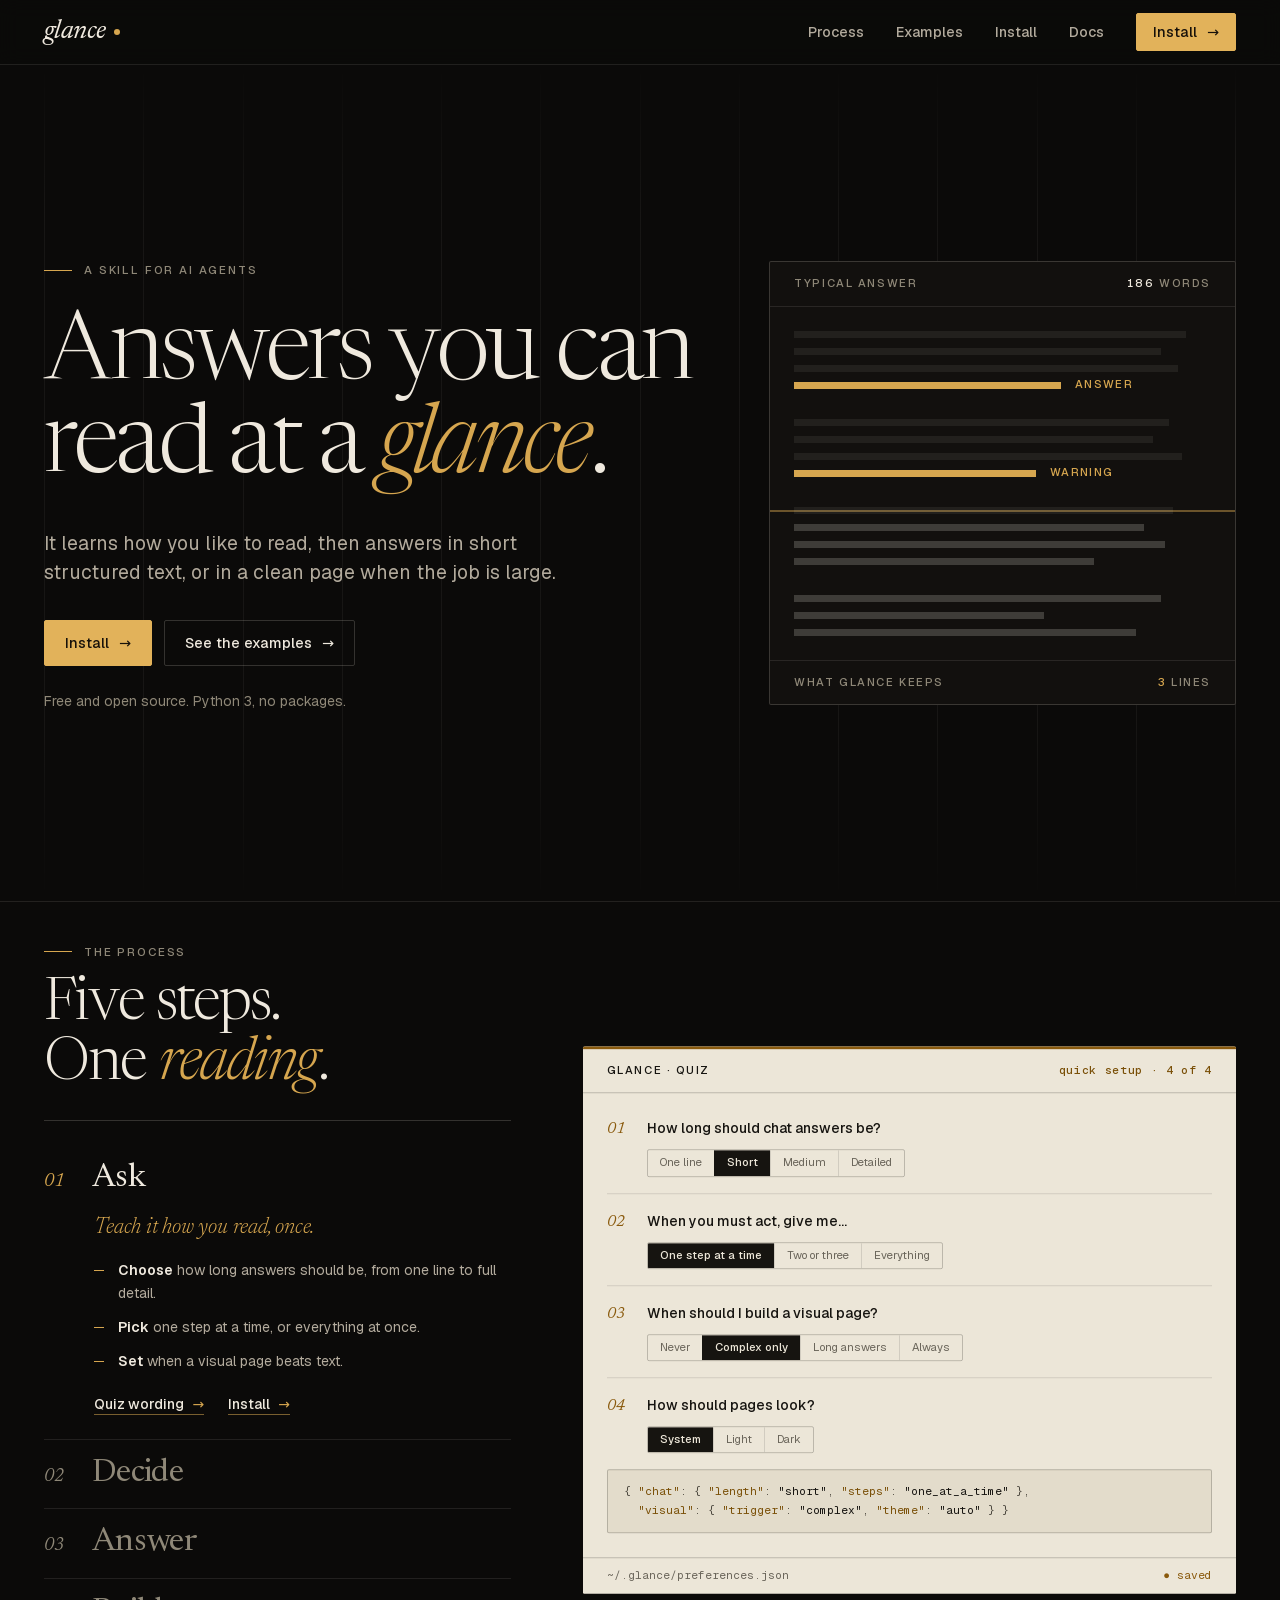
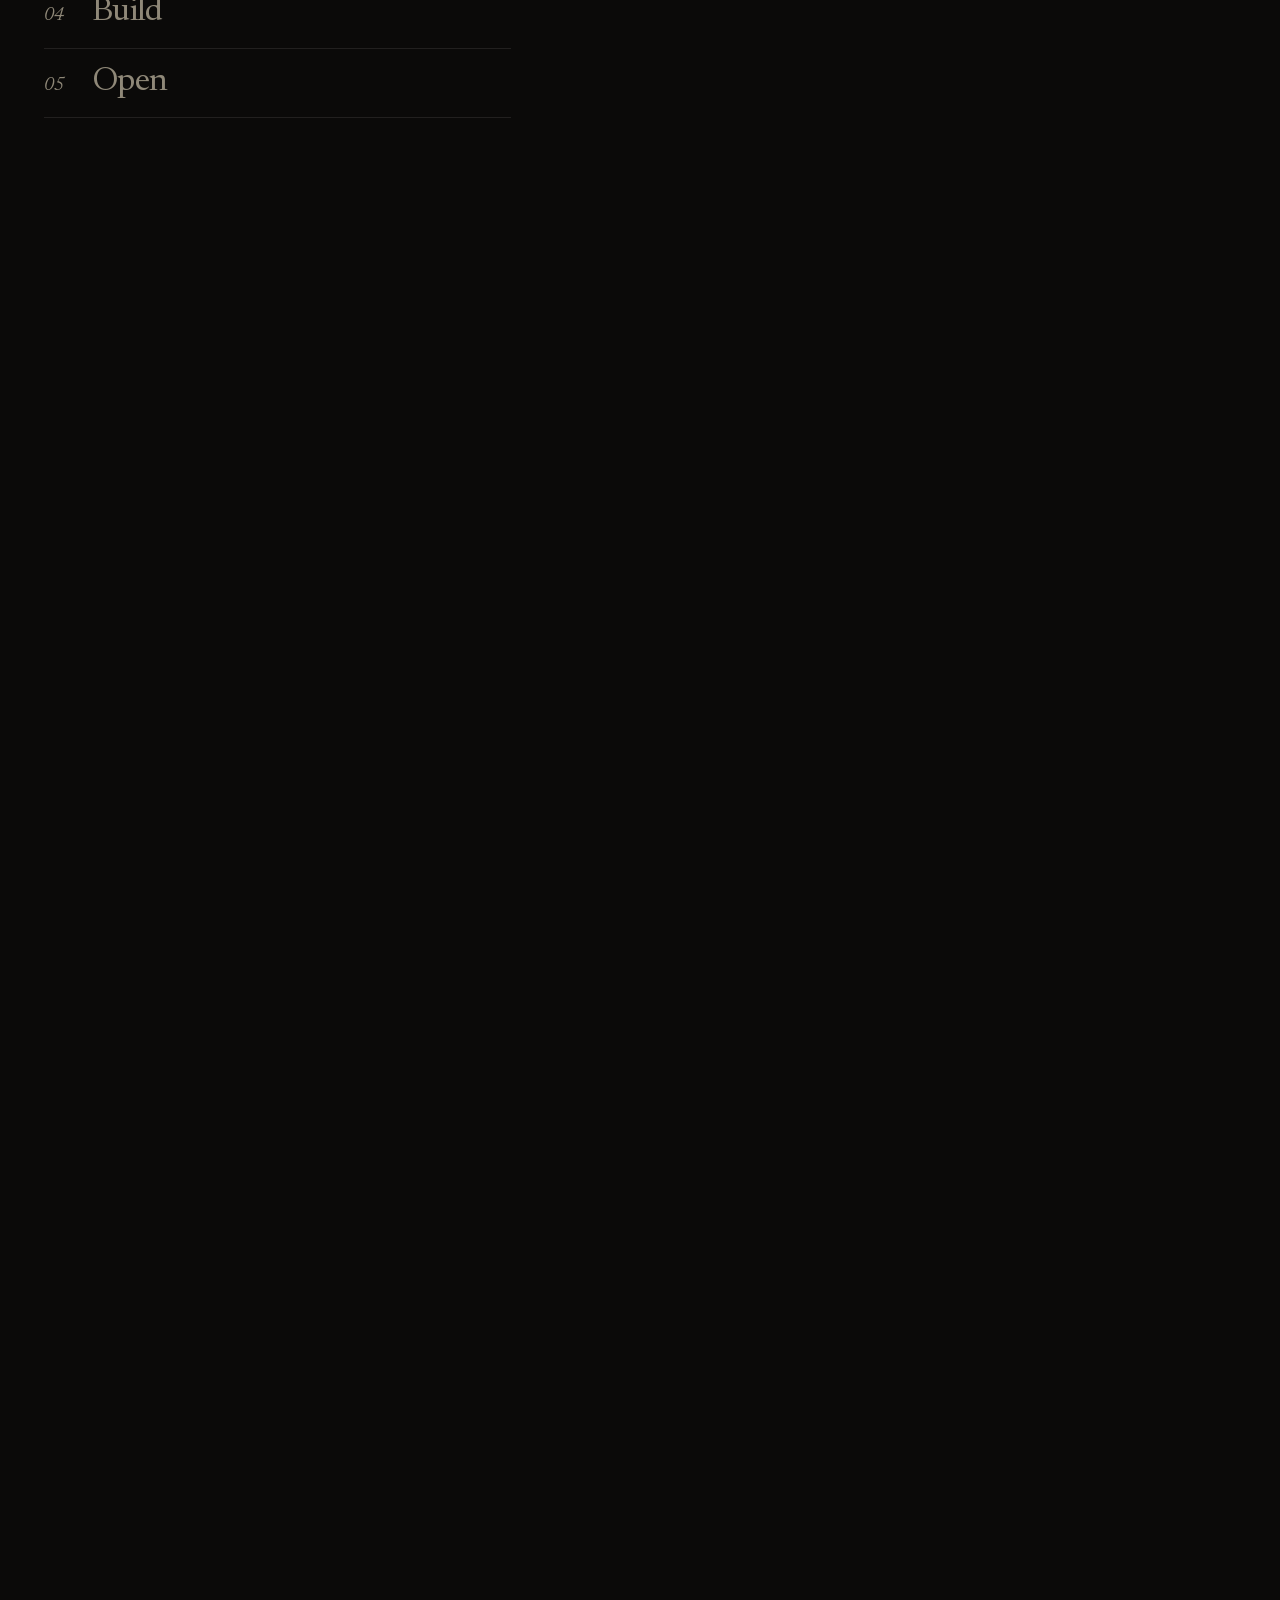
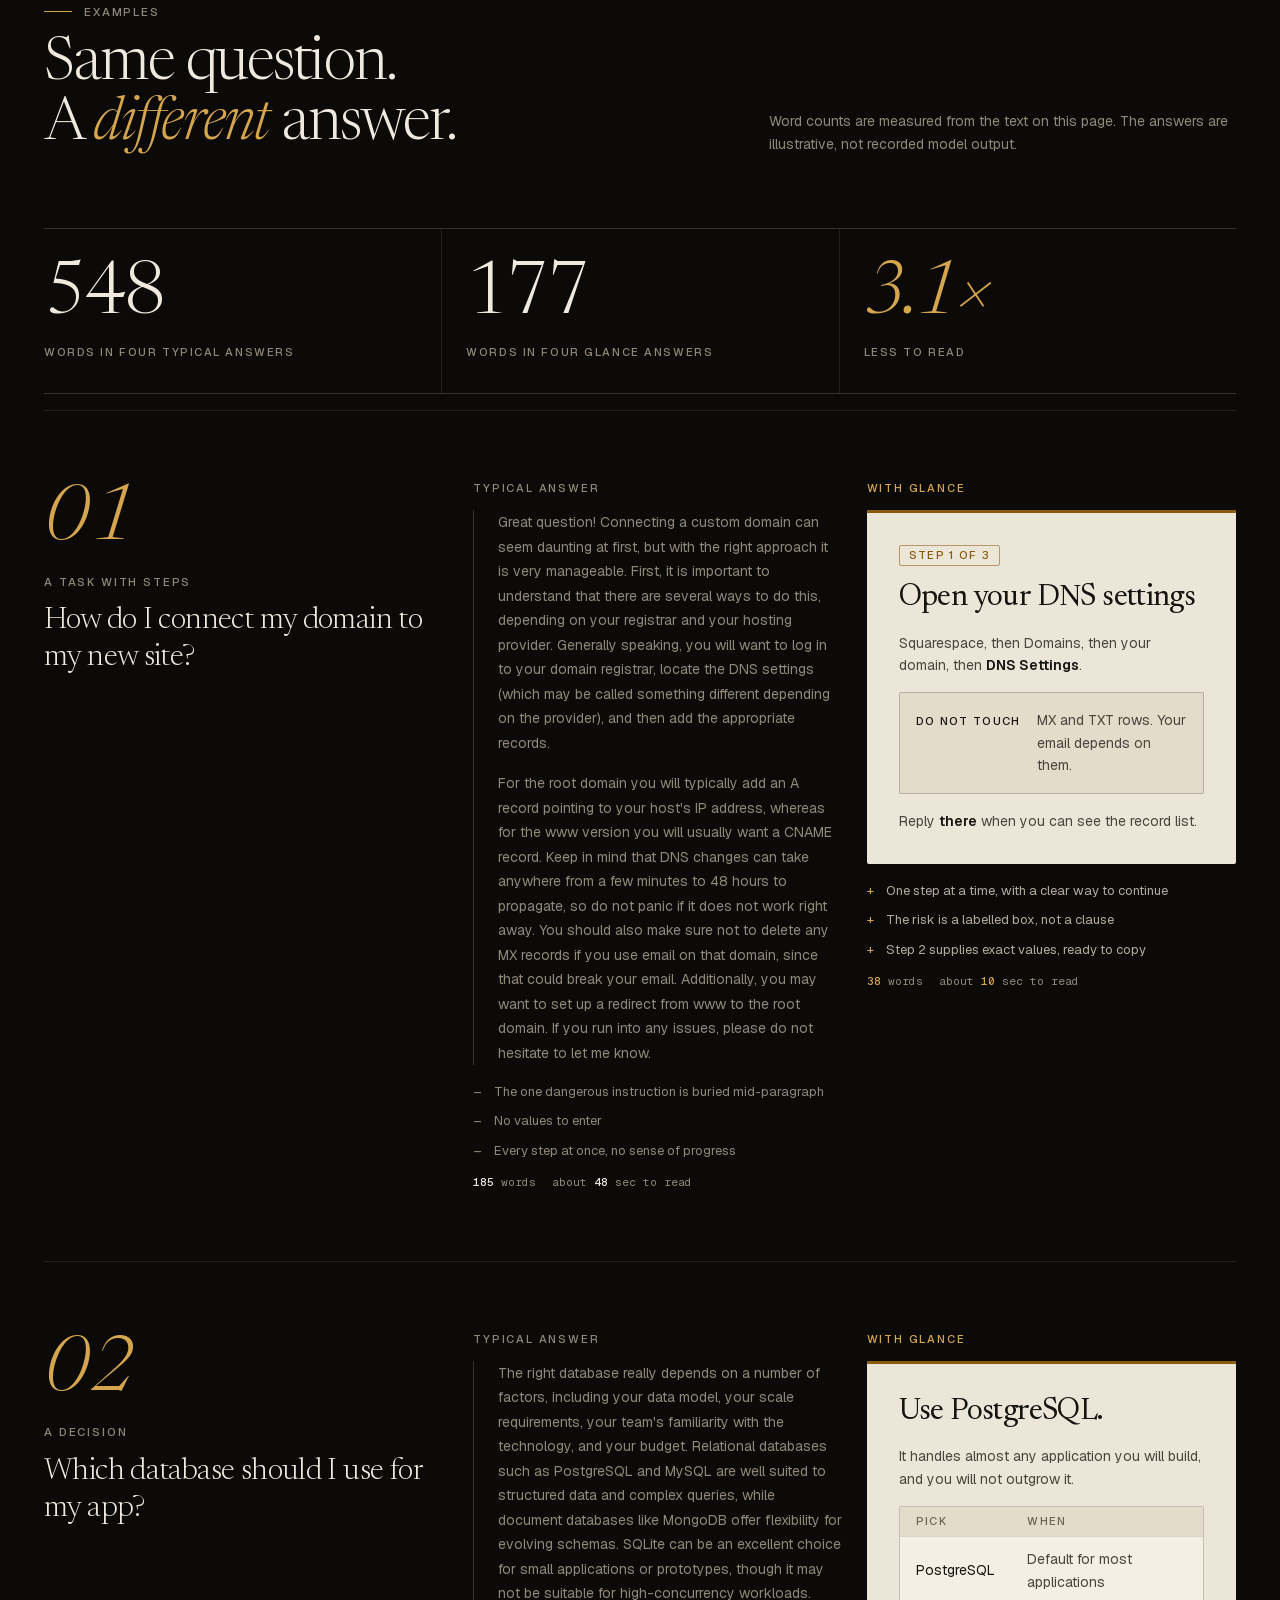
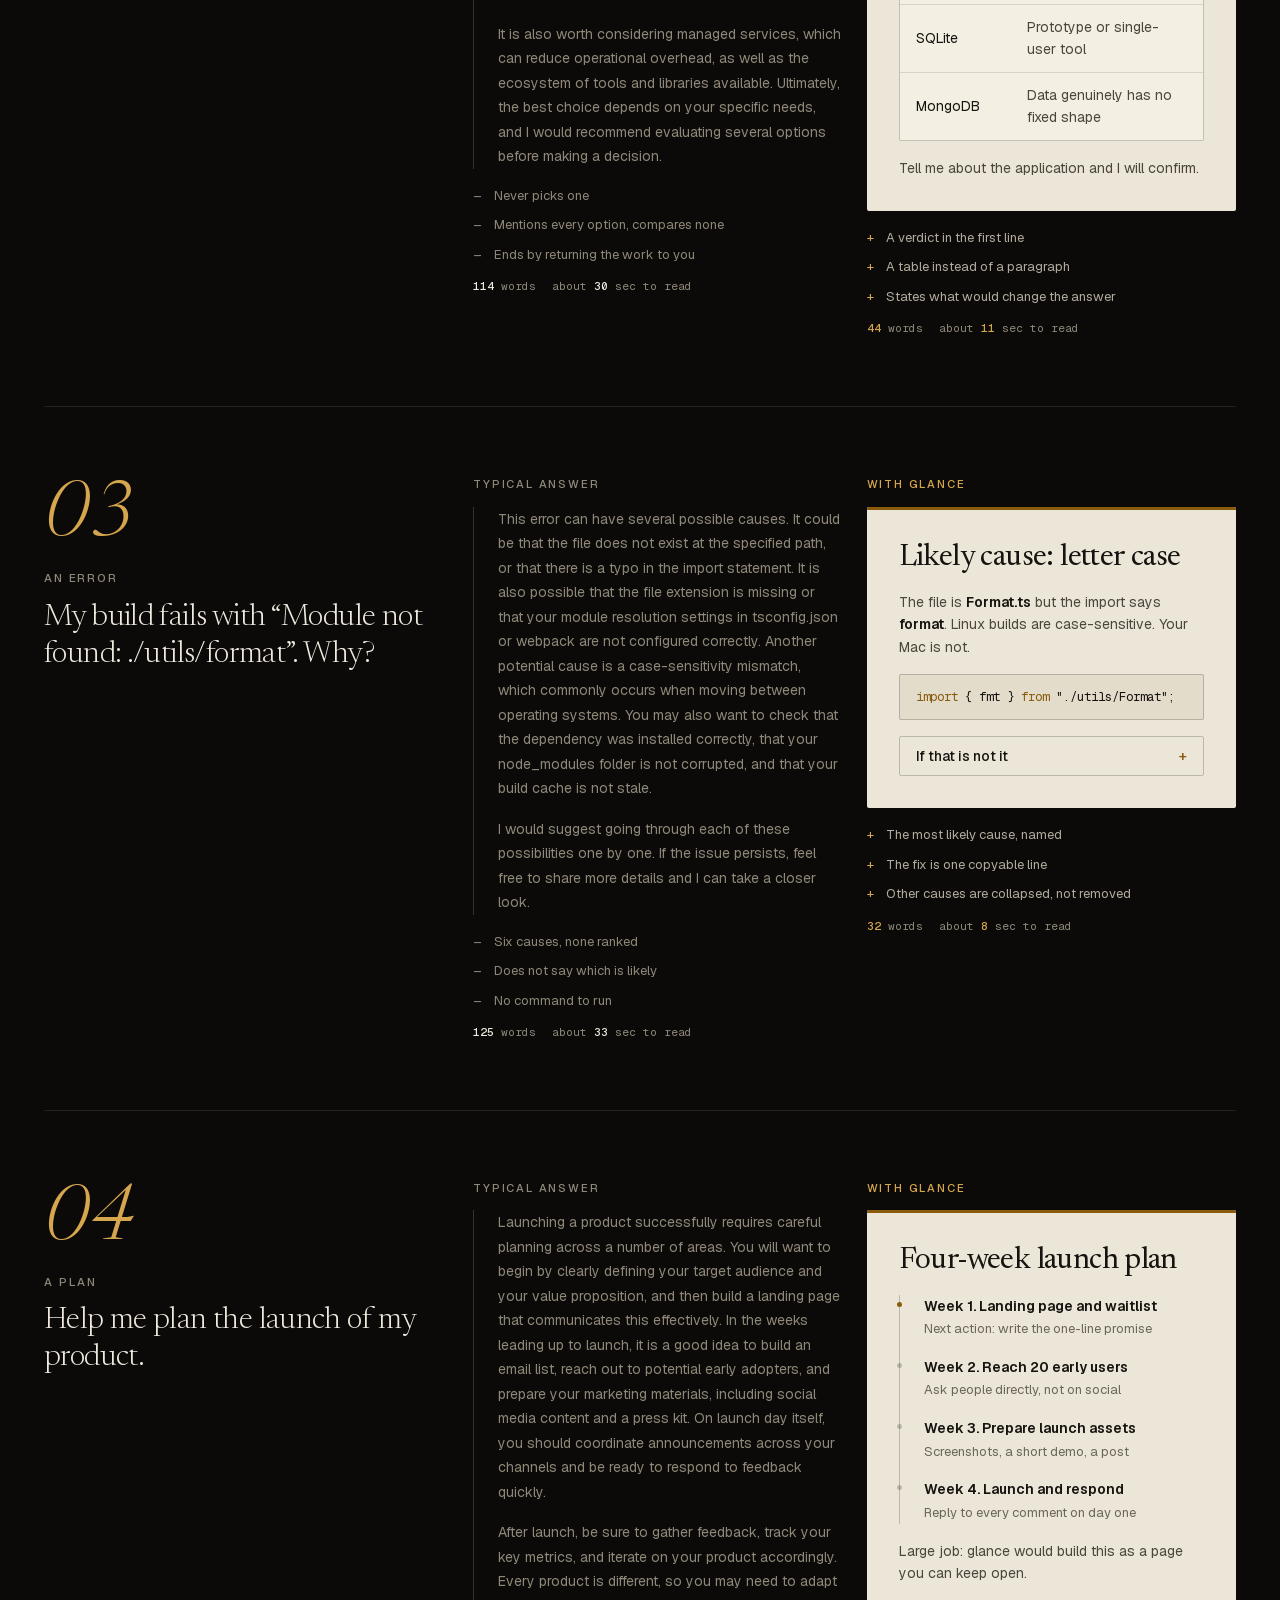
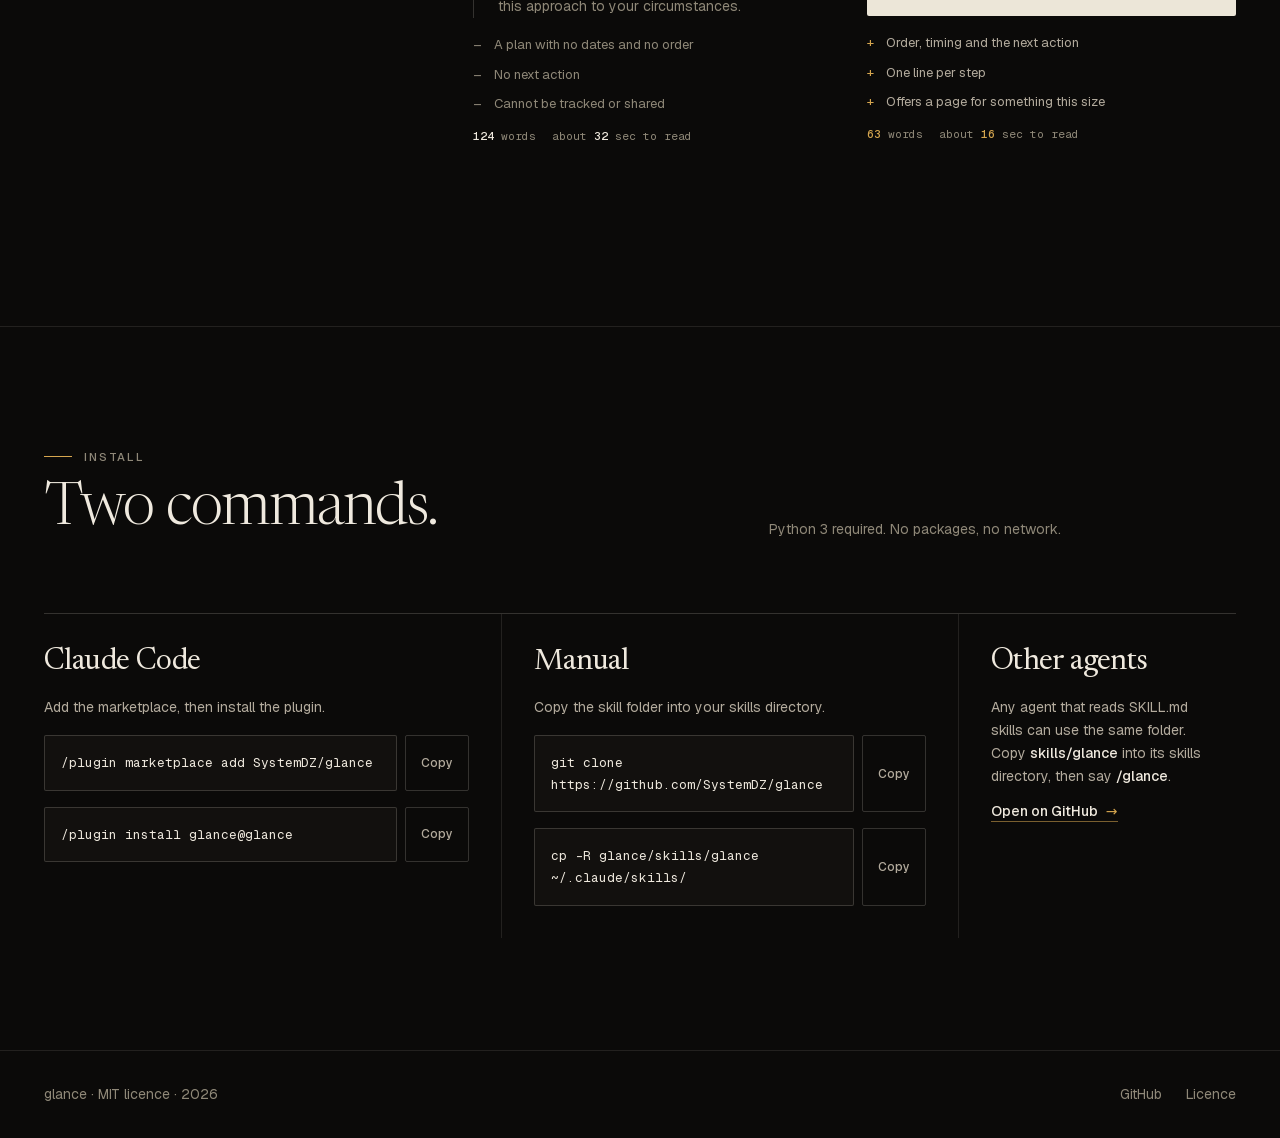
==== commit 9999abb8: "Version stylesheet URLs so browsers drop the cached old design Co-Authored-By: Claude Sonnet 5.5 <no" ====
--- a/docs/index.html
+++ b/docs/index.html
@@ -6,8 +6,8 @@
 <title>glance: answers you can read at a glance</title>
 <meta name="description" content="A skill for AI agents that learns how you like to read, then answers in short structured text or a clean visual page.">
 <meta name="color-scheme" content="dark">
-<link rel="stylesheet" href="tokens.css">
-<link rel="stylesheet" href="site.css">
+<link rel="stylesheet" href="tokens.css?v=2">
+<link rel="stylesheet" href="site.css?v=2">
 </head>
 <body>
 <header class="top"><div class="top-in">
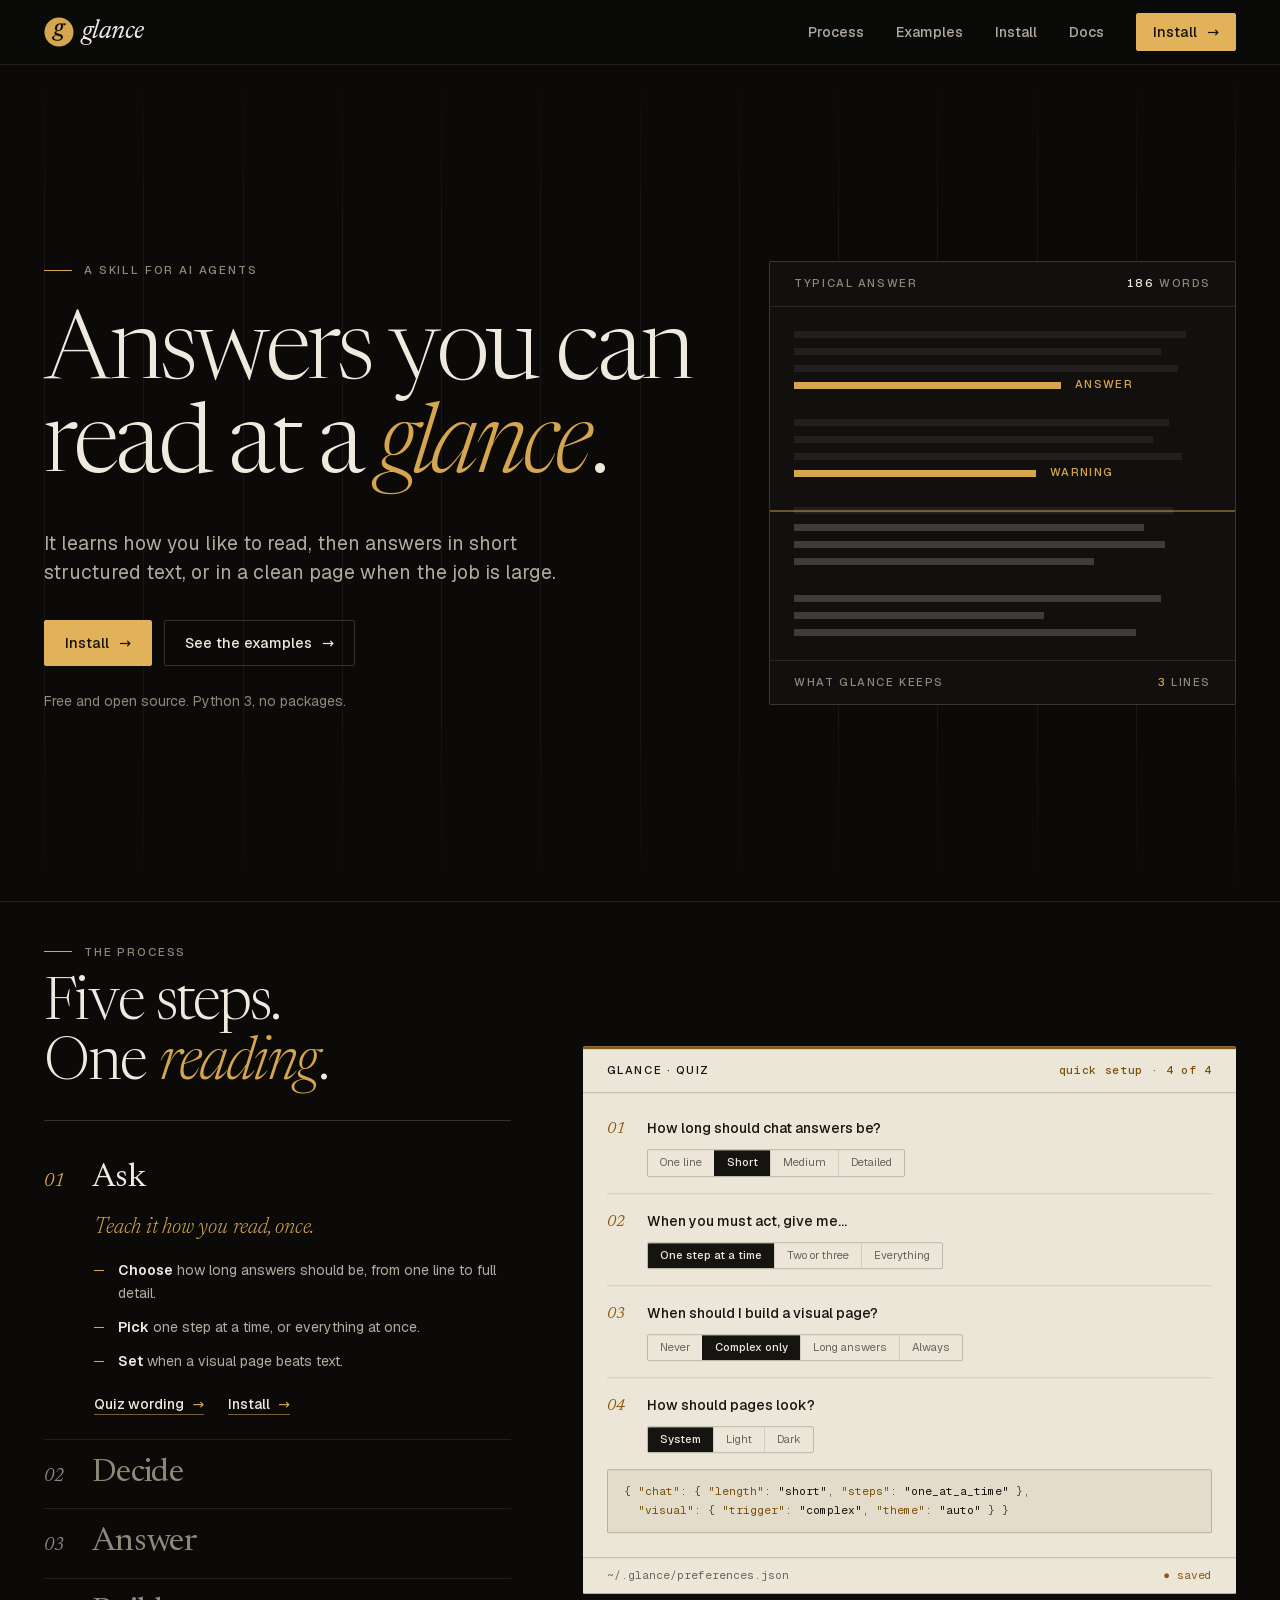
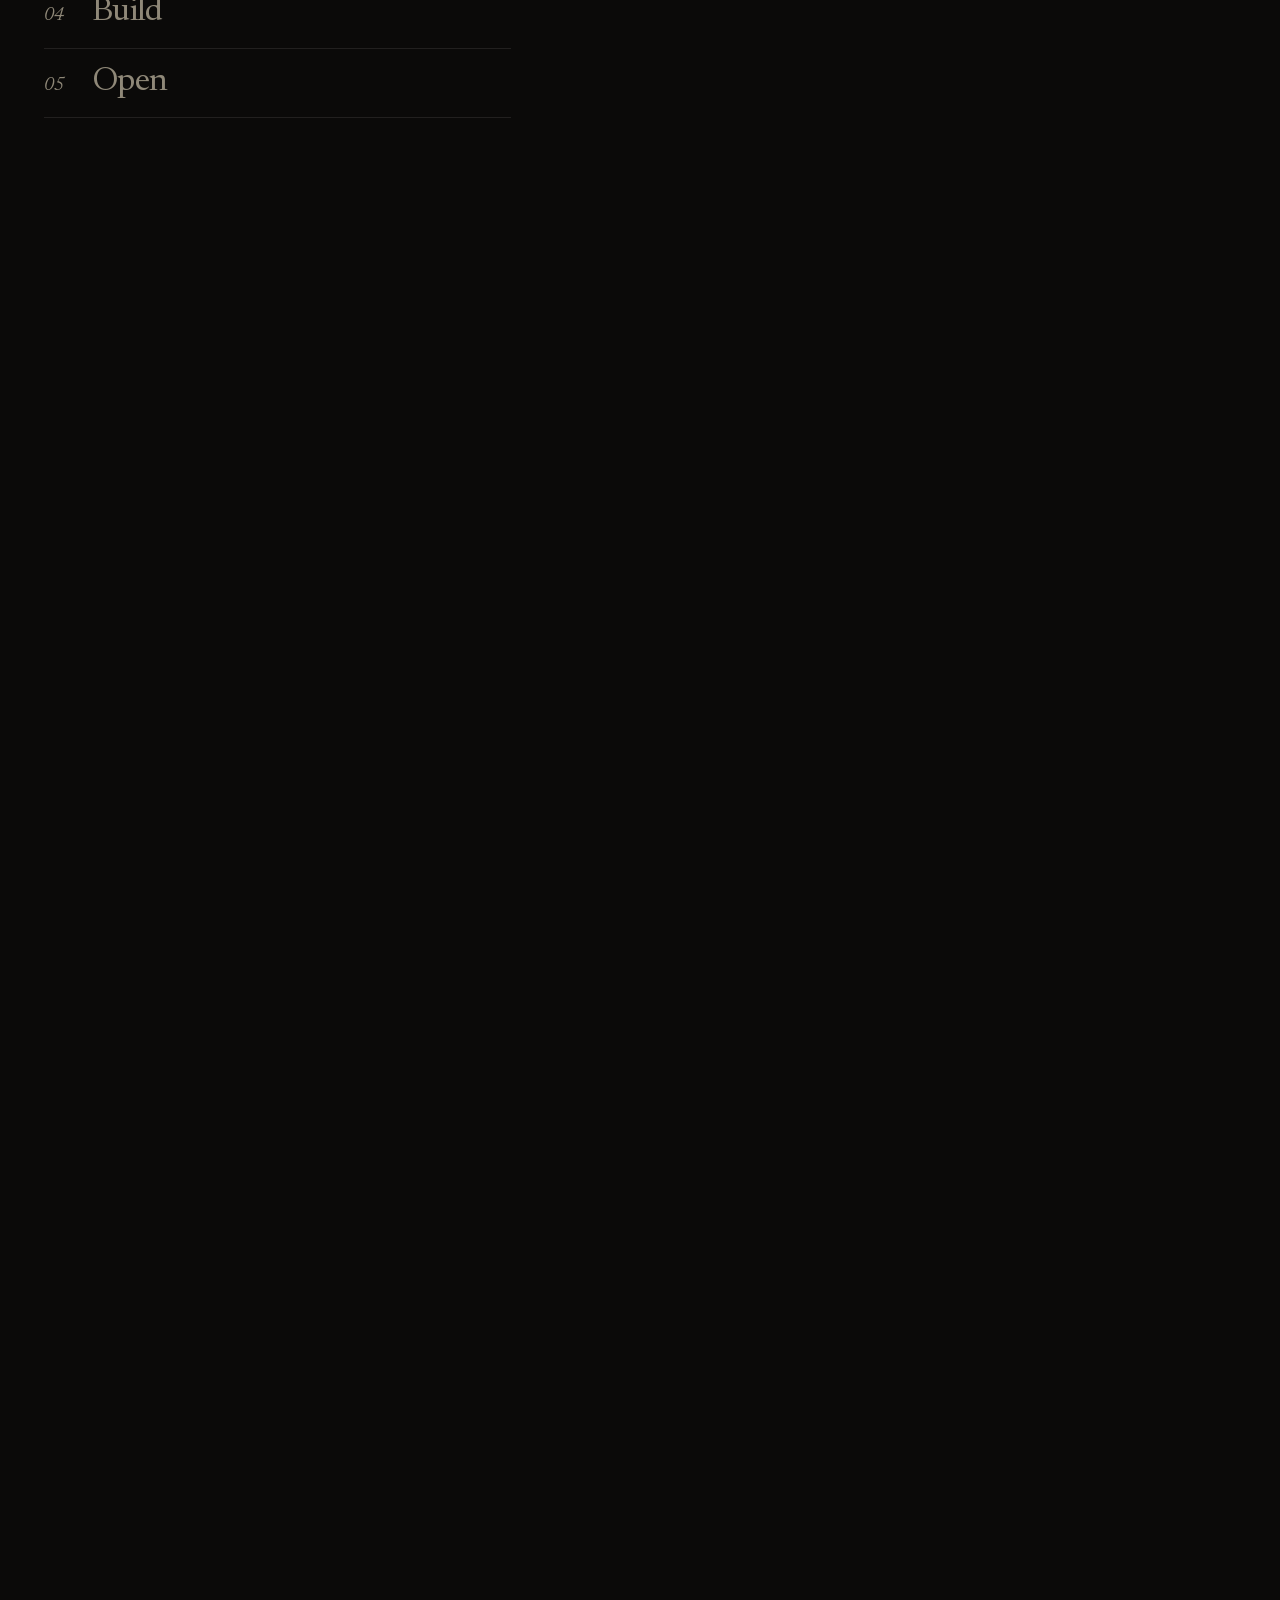
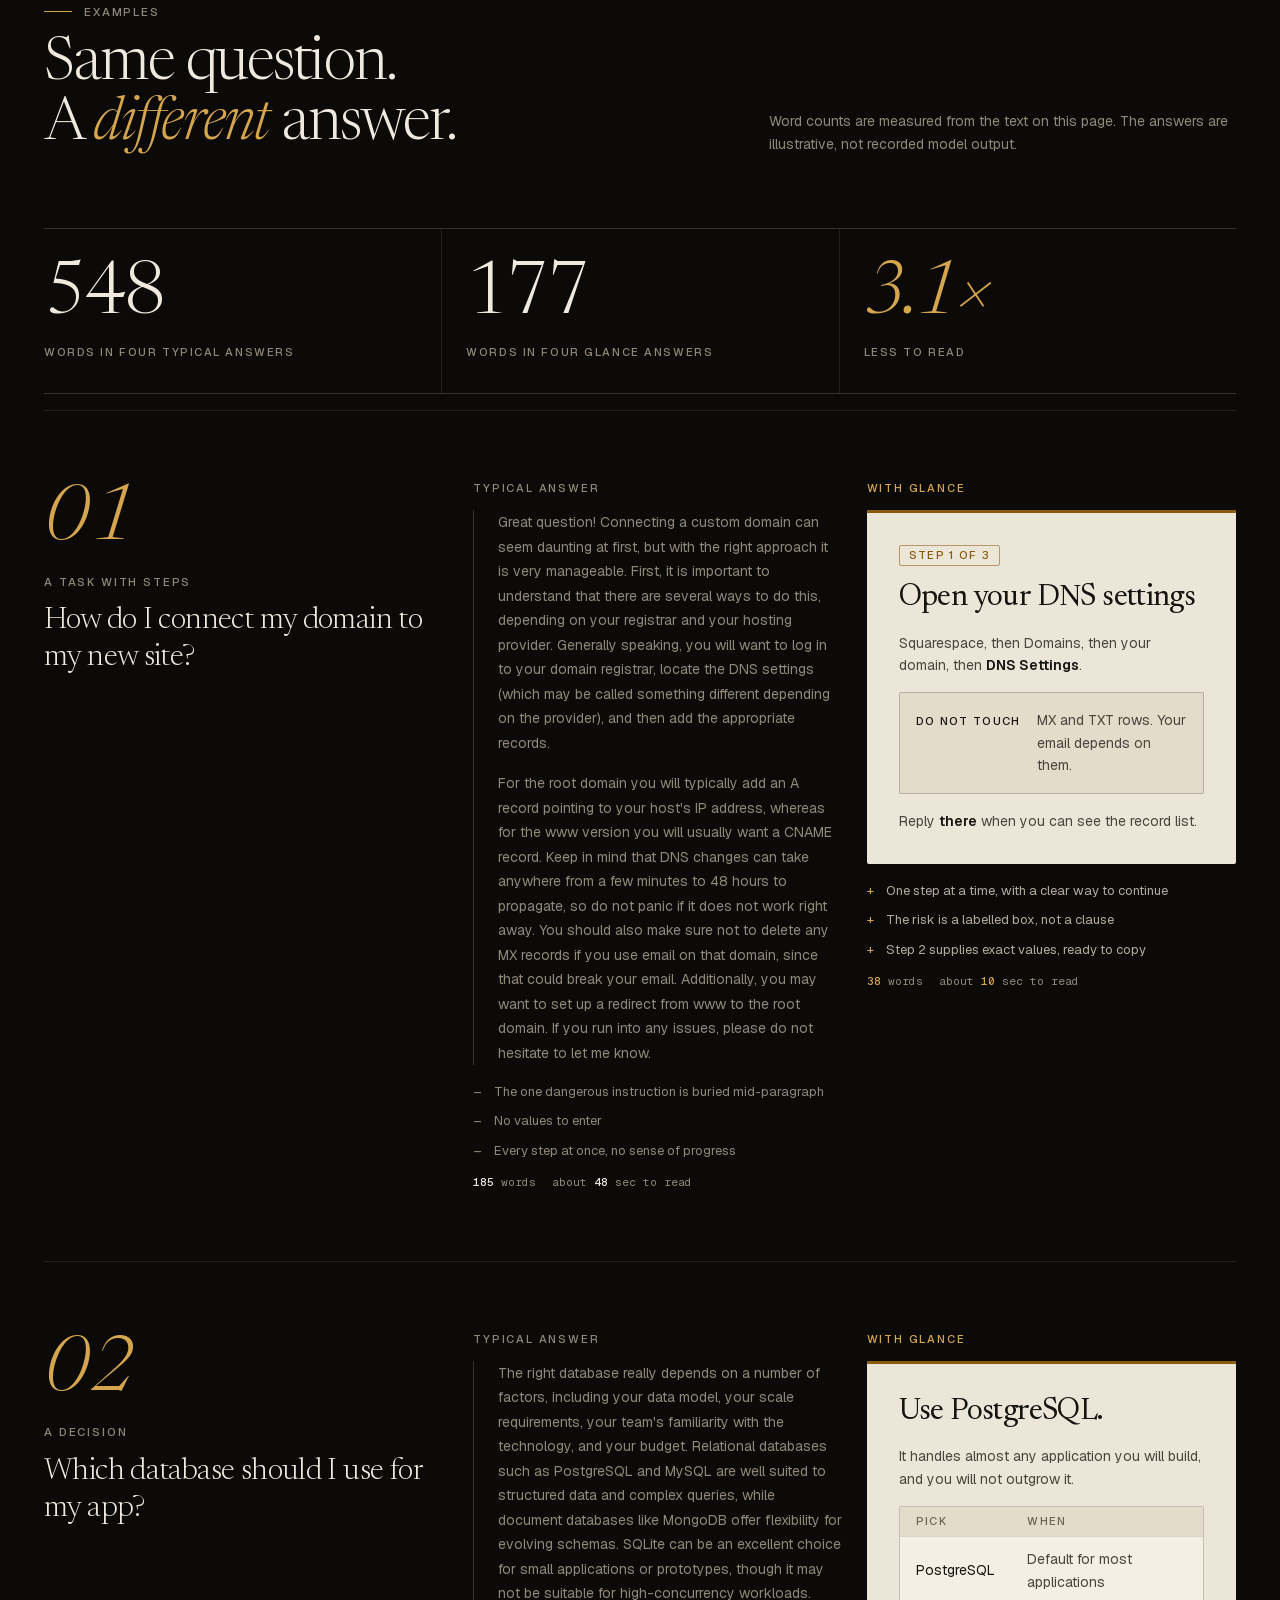
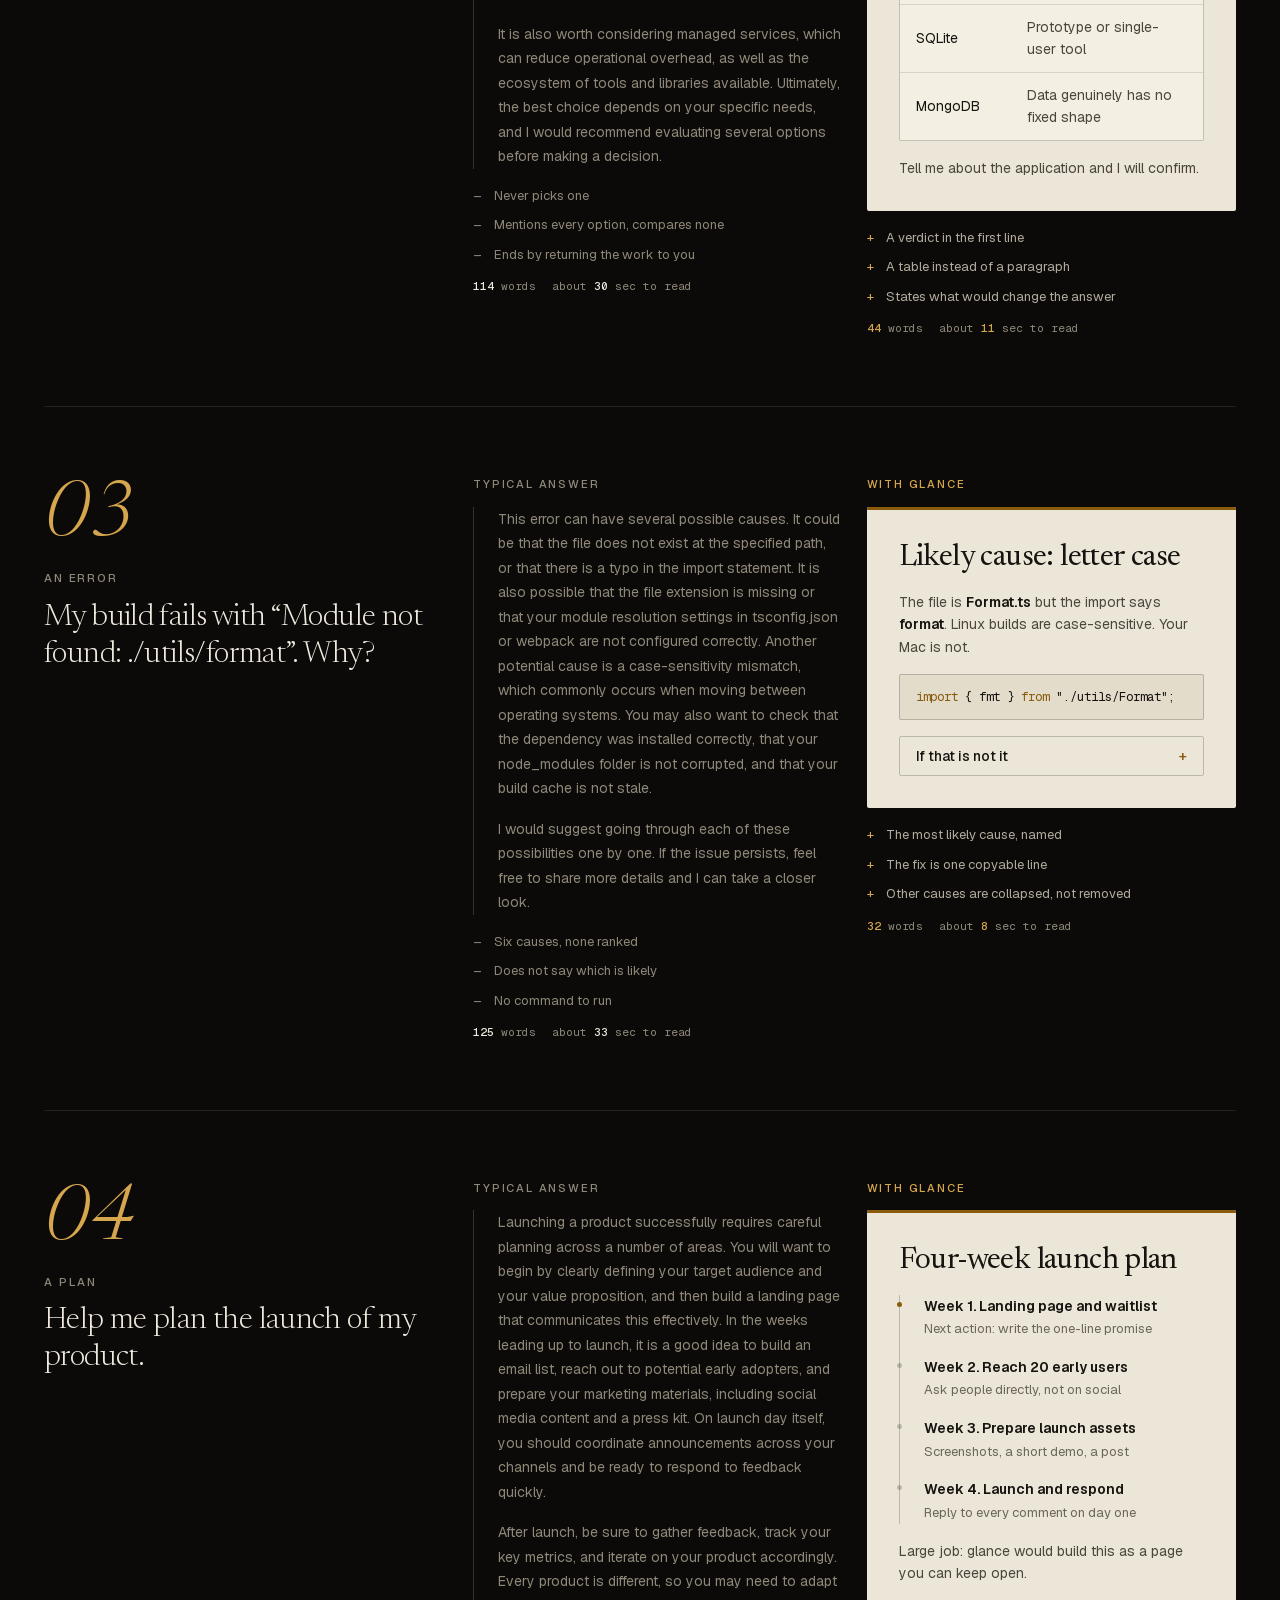
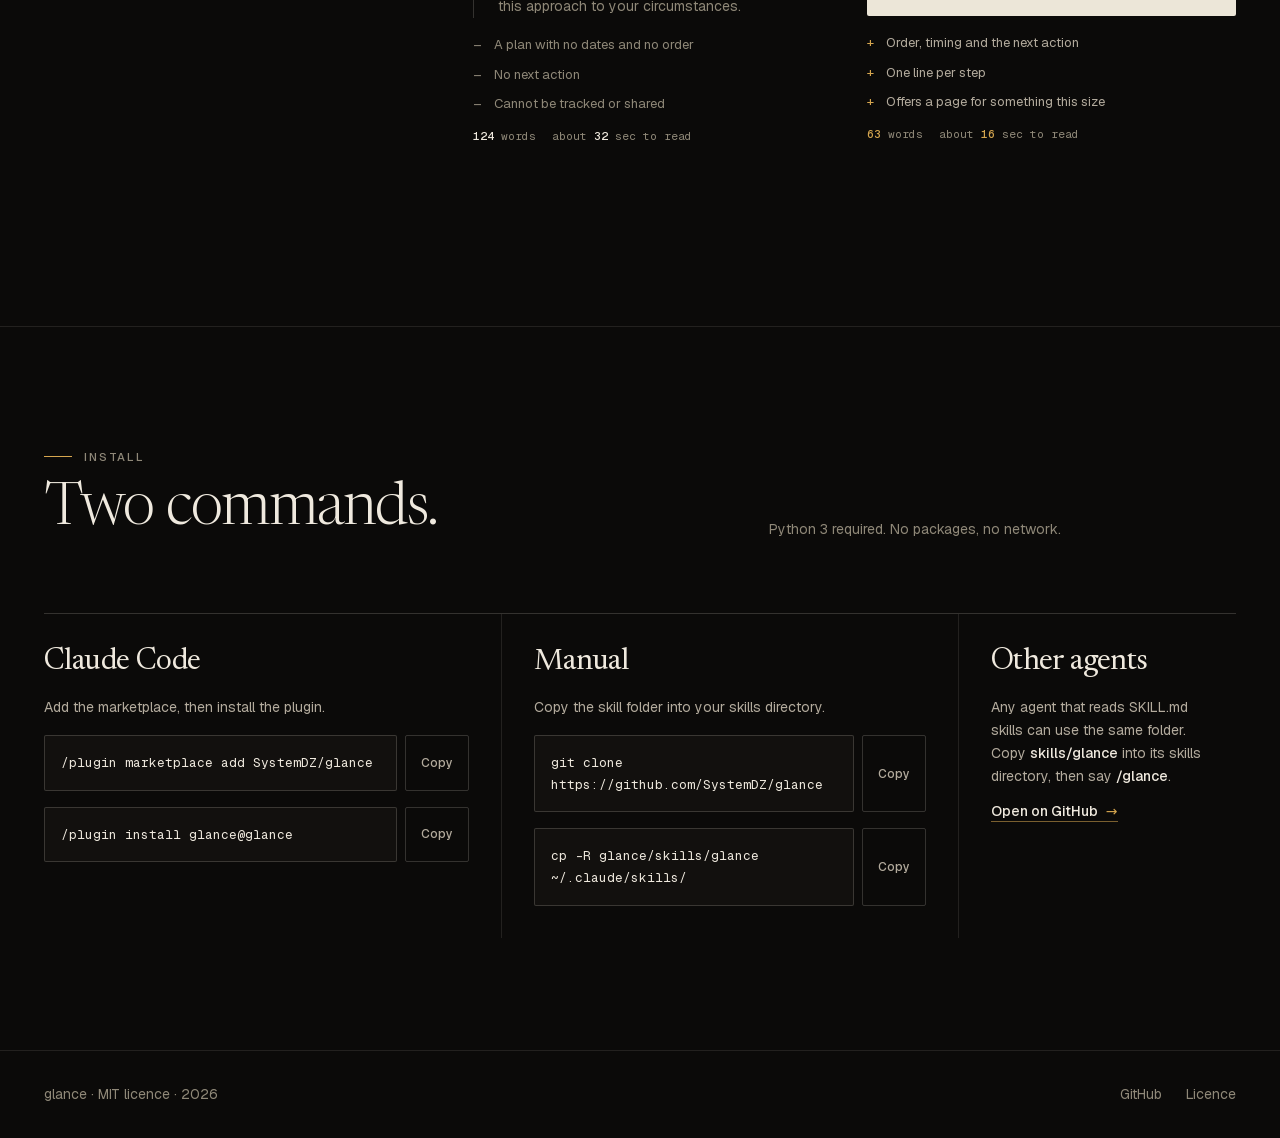
==== commit 5239154a: "Add logo and favicon: brass dot with an italic g Co-Authored-By: Claude Sonnet 5.5 <noreply@anthropi" ====
--- a/docs/index.html
+++ b/docs/index.html
@@ -6,12 +6,13 @@
 <title>glance: answers you can read at a glance</title>
 <meta name="description" content="A skill for AI agents that learns how you like to read, then answers in short structured text or a clean visual page.">
 <meta name="color-scheme" content="dark">
-<link rel="stylesheet" href="tokens.css?v=2">
-<link rel="stylesheet" href="site.css?v=2">
+<link rel="icon" href="favicon.svg?v=3" type="image/svg+xml">
+<link rel="stylesheet" href="tokens.css?v=3">
+<link rel="stylesheet" href="site.css?v=3">
 </head>
 <body>
 <header class="top"><div class="top-in">
- <a class="mark" href="#top" aria-label="glance, home">glance<i aria-hidden="true"></i></a>
+ <a class="mark" href="#top" aria-label="glance, home"><svg class="logo" viewBox="0 0 64 64" aria-hidden="true"><circle cx="32" cy="32" r="31" fill="#d6a64f"/><path d="M44.08 17.71Q43.54 17.71 43.1 17.45Q42.66 17.2 42.14 16.83Q41.62 16.47 40.9 16.11Q40.18 15.75 39.13 15.52Q38.07 15.29 36.53 15.32L36.14 13.88Q38.45 14.15 40.16 14.03Q41.86 13.91 43.15 13.71Q44.43 13.5 45.44 13.5Q46.04 13.5 46.36 13.78Q46.67 14.05 46.67 14.62Q46.67 15.2 46.44 15.75Q46.22 16.3 45.84 16.74Q45.46 17.18 45.01 17.44Q44.55 17.71 44.08 17.71ZM30.19 28.44Q31.14 28.44 32.04 27.92Q32.93 27.41 33.7 26.48Q34.47 25.56 35.04 24.34Q35.61 23.11 35.94 21.69Q36.26 20.28 36.26 18.76Q36.26 17.02 35.65 16.24Q35.05 15.46 33.87 15.46Q32.92 15.46 32.03 15.97Q31.13 16.49 30.36 17.42Q29.59 18.34 29.02 19.56Q28.45 20.79 28.13 22.21Q27.8 23.62 27.8 25.14Q27.8 26.88 28.41 27.67Q29.02 28.45 30.19 28.44ZM34.15 13.52Q36.37 13.52 37.83 14.33Q39.3 15.13 40.04 16.55Q40.78 17.96 40.78 19.83Q40.78 21.96 39.94 23.87Q39.1 25.78 37.61 27.24Q36.12 28.71 34.15 29.55Q32.18 30.38 29.91 30.38Q27.71 30.38 26.24 29.57Q24.76 28.77 24.02 27.34Q23.28 25.92 23.28 24.08Q23.28 21.94 24.12 20.03Q24.96 18.13 26.46 16.66Q27.95 15.19 29.91 14.36Q31.88 13.52 34.15 13.52ZM28.36 50.5Q25.62 50.5 23.55 50.1Q21.49 49.69 20.1 48.93Q18.72 48.16 18.02 47.07Q17.33 45.98 17.33 44.62Q17.33 43.04 18.33 41.84Q19.34 40.64 21.51 39.81Q23.67 38.99 27.19 38.55L29.17 38.25L29.82 39.08Q27.79 39.16 26.23 39.54Q24.66 39.91 23.59 40.54Q22.52 41.17 21.98 42.04Q21.43 42.91 21.43 43.98Q21.43 45.32 22.25 46.33Q23.07 47.35 24.74 47.92Q26.42 48.5 28.97 48.5Q31.38 48.5 32.95 47.92Q34.53 47.34 35.3 46.4Q36.08 45.45 36.08 44.35Q36.08 43.44 35.62 42.75Q35.16 42.06 34.17 41.51Q33.17 40.95 31.57 40.45Q29.98 39.95 27.72 39.4Q25.4 38.86 24.18 38.07Q22.96 37.29 22.52 36.37Q22.08 35.45 22.08 34.47Q22.08 33.14 22.86 32.13Q23.64 31.12 25.11 30.41Q26.58 29.7 28.62 29.33L29.5 29.94Q27.65 30.13 26.79 30.79Q25.93 31.45 25.93 32.28Q25.93 32.7 26.14 33.08Q26.36 33.45 26.95 33.83Q27.54 34.2 28.67 34.61Q29.8 35.02 31.61 35.51Q34.98 36.43 36.88 37.5Q38.78 38.58 39.55 39.86Q40.31 41.15 40.31 42.77Q40.31 44.45 39.52 45.87Q38.73 47.28 37.2 48.31Q35.66 49.35 33.44 49.92Q31.22 50.5 28.36 50.5Z" fill="#0b0a09"/></svg>glance</a>
  <nav class="nav" aria-label="Primary">
   <a href="#process">Process</a><a href="#examples">Examples</a><a href="#install">Install</a>
   <a href="https://github.com/SystemDZ/glance/blob/main/skills/glance/SKILL.md" target="_blank" rel="noopener">Docs</a>
--- a/docs/site.css
+++ b/docs/site.css
@@ -27,7 +27,7 @@
 .top { position: sticky; top: 0; z-index: 50; background: rgba(11, 10, 9, .9); -webkit-backdrop-filter: blur(10px); backdrop-filter: blur(10px); border-bottom: 1px solid var(--line); }
 .top-in { max-width: var(--wrap); margin: 0 auto; height: 64px; padding: 0 var(--s-5); display: flex; align-items: center; justify-content: space-between; gap: var(--s-5); }
 .mark { display: inline-flex; align-items: center; gap: 8px; font: italic 400 1.7rem/1 var(--serif); letter-spacing: -.02em; color: var(--text); }
-.mark i { width: 6px; height: 6px; border-radius: 50%; background: var(--accent); }
+.mark .logo { width: 30px; height: 30px; flex: none; }
 .nav { display: flex; align-items: center; gap: var(--s-6); font: 500 .875rem/1 var(--sans); }
 .nav a { color: var(--text-2); padding: var(--s-2) 0; background: linear-gradient(var(--accent), var(--accent)) 0 100% / 0 1px no-repeat; transition: color var(--t-1), background-size var(--t-2) var(--ease); }
 .nav a:hover { color: var(--text); background-size: 100% 1px; }
